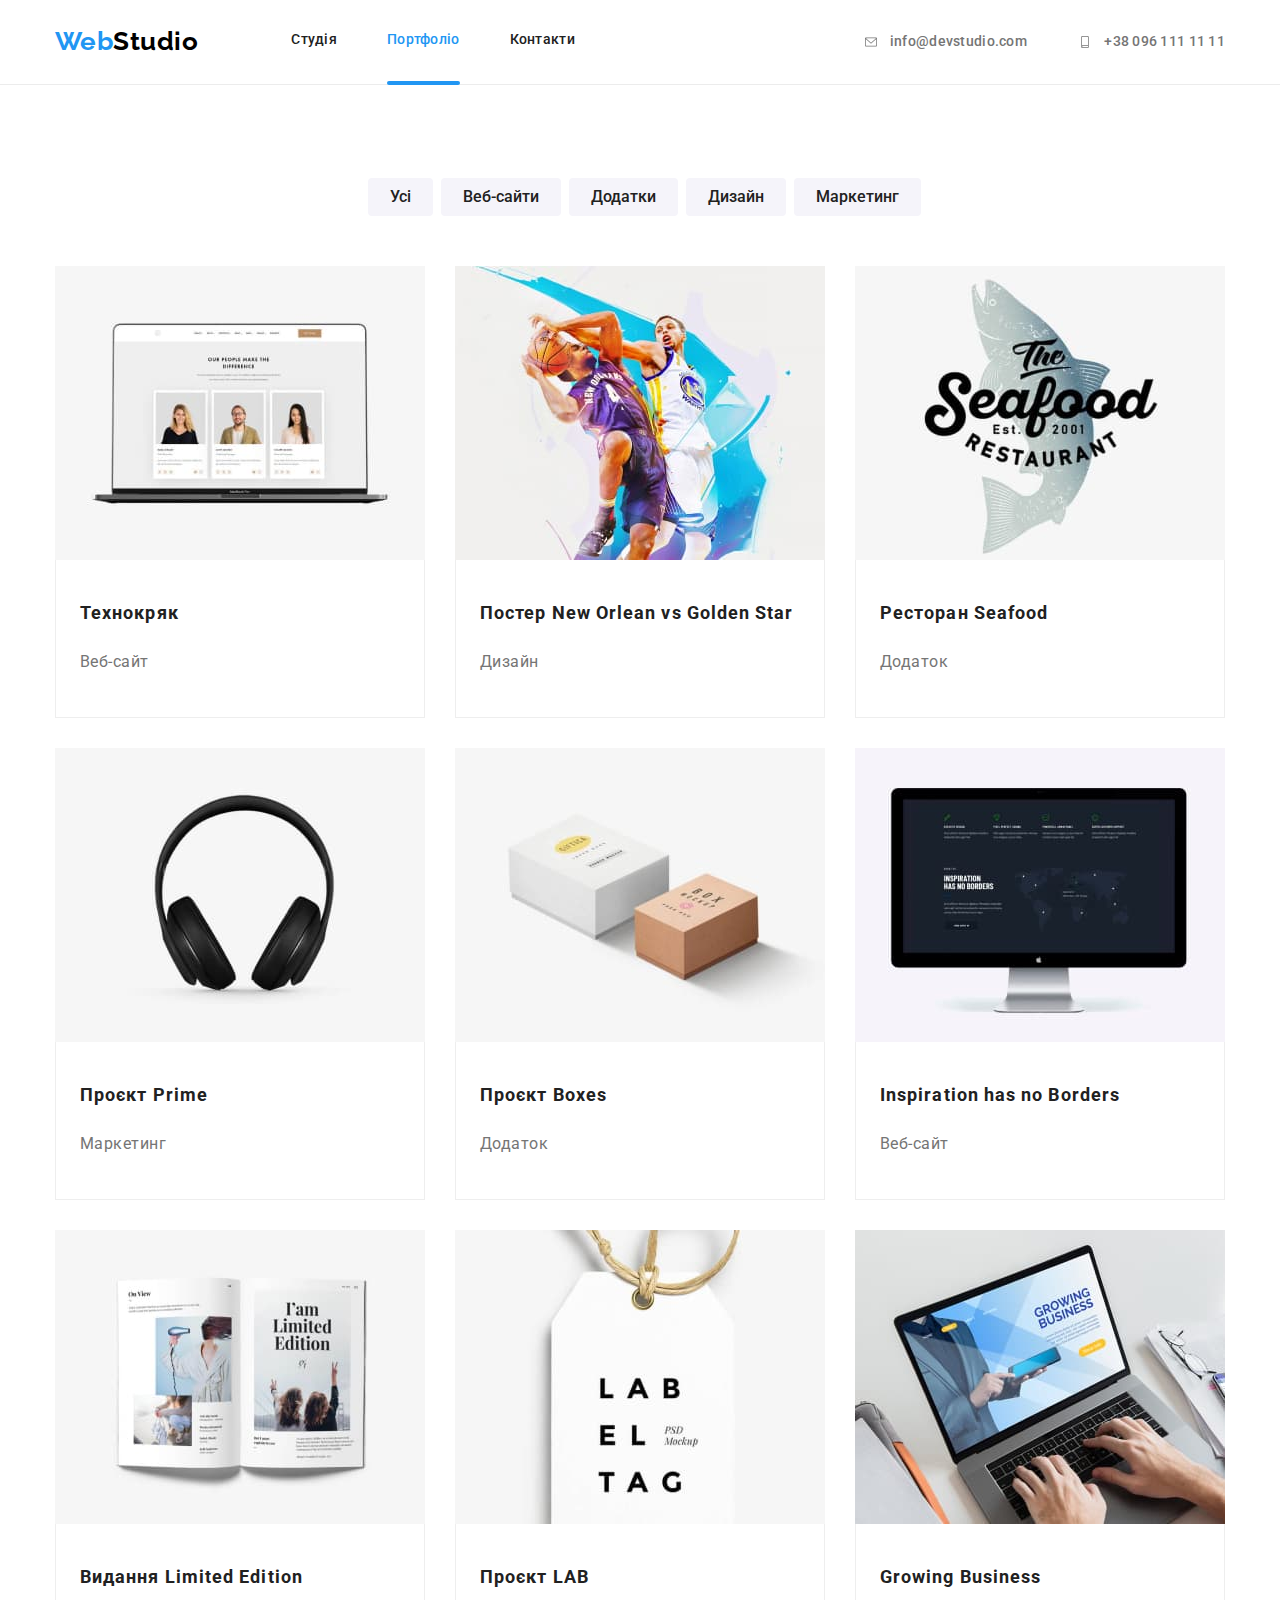
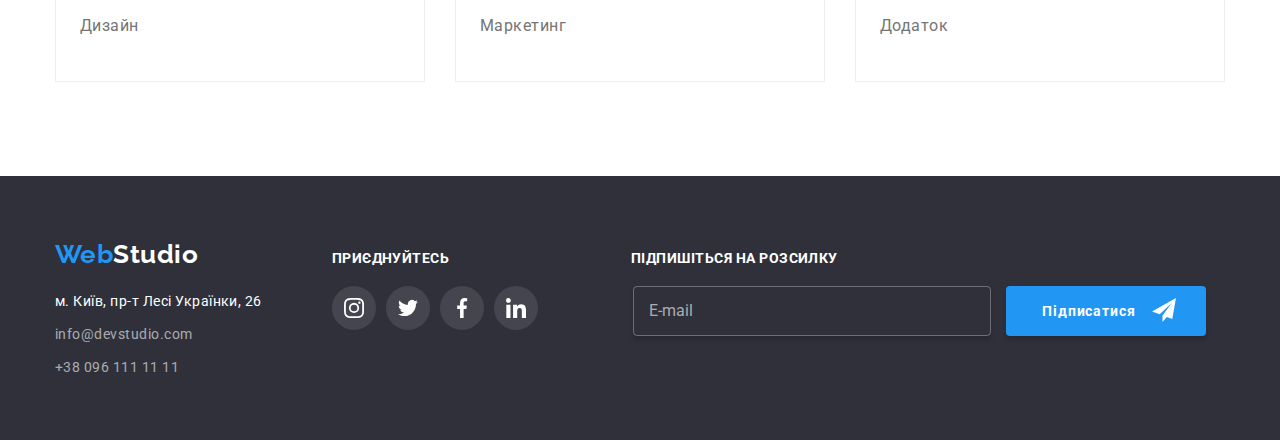
==== portfolio.html @ 9959b629 "Initial commit" ====
<!DOCTYPE html>
<html lang="uk">

<head>
	<meta charset="UTF-8" />
	<meta http-equiv="X-UA-Compatible" content="IE=edge" />
	<meta name="viewport" content="width=device-width, initial-scale=1.0" />
	<link rel="preconnect" href="https://fonts.googleapis.com" />
	<link rel="preconnect" href="https://fonts.gstatic.com" crossorigin />
	<link
		href="https://fonts.googleapis.com/css2?family=Raleway:wght@700;900&family=Roboto:wght@400;500;700;900&display=swap"
		rel="stylesheet" />
	<link rel="stylesheet"
		href="https://cdnjs.cloudflare.com/ajax/libs/modern-normalize/1.0.0/modern-normalize.min.css" />
		<link rel="stylesheet" href="./css/main.min.css" />
	<title>Portfolio</title>
</head>

<body>
	<!--
		! HEADER
	-->

	<header class="header">
		<div class="container flex-container">
			<!-- 
	#navigation
-->
			<nav class="navigation">
				<a class="logo" href="./index.html"><span class="logo-span">Web</span>Studio</a>
				<!-- 
	#list of navigation
 -->
				<ul class="navigation-list lists">
					<li class="navigation-list__item "><a class="navigation-list__link " href="./index.html">Студія</a></li>
					<li class="navigation-list__item "><a class="navigation-list__link navigation-list__link--curent" href="./portfolio.html">Портфоліо</a></li>
					<li class="navigation-list__item "><a class="navigation-list__link" href="">Контакти</a></li>
				</ul>
			</nav>

			<!-- 
	#contacts 
-->
			<ul class="contacts-list lists">
				<li class="contacts-list__item">
					<a class=" contacts-list__link" href="mailto:info@devstudio.com">
						<svg class="contacts-list__icon icon" width="16" height="12">
							<use href="./images/icons.svg#icon-envelope"></use>
						</svg>
						info@devstudio.com
					</a>
				</li>
				<li class="contacts-list__item">
					<a class="contacts-list__link" href="tel:+380961111111 ">
						<svg class="contacts-list__icon icon" width="16" height="12">
							<use href="./images/icons.svg#icon-smartphone"></use>
						</svg>
						+38 096 111 11 11
					</a>
				</li>
			</ul>
		</div>
	</header>

	<!-- 
	 ! MAIN
-->

	<main>


		<section class="section">
			<div class="container">
				<h1 class="section-title filter-title">Перелік робіт</h1>
				<!-- #button navigation -->
				<ul class="filter-list lists">
					<li class="filter-list__item">
						<button class="filter-list__button" type="button">Усі</button>
					</li>
					<li class="filter-list__item">
						<button class="filter-list__button" type="button">Веб-сайти</button>
					</li>
					<li class="filter-list__item">
						<button class="filter-list__button" type="button">Додатки</button>
					</li>
					<li class="filter-list__item">
						<button class="filter-list__button" type="button">Дизайн</button>
					</li>
					<li class="filter-list__item">
						<button class="filter-list__button" type="button">Маркетинг</button>
					</li>
				</ul>

				<!-- #cards -->

				<ul class="portfolio-list lists">
					<li class="portfolio-list__item">

						<a class="portfolio-list__link" href="#">
							<div class="thumb">
								<img class="thumb__img" src="./images/technocrack.jpg" alt="Фото сайту" width="370" />
								<p class="thumb__text">Ресурс пропонує комплексні пропозиції з різним рівнем функціоналу та сервісів.
									Все це дозволить відвідувачу отримати вичерпні відомості про компанію чи приватну особу.</p>
							</div>
							<div class="portfolio-group">
								<h2 class="portfolio-group__title">Технокряк</h2>
								<p class="portfolio-group__text">Веб-сайт</p>
							</div>


						</a>
					</li>
					<li class="portfolio-list__item">
						<a class="portfolio-list__link" href="#">
							<div class="thumb">
								<img src="./images/new_orlean_vs_golden_star.jpg" alt="Постер" width="370" />
								<p class="thumb__text">Ресурс пропонує комплексні пропозиції з різним рівнем функціоналу та сервісів.
									Все це дозволить відвідувачу отримати вичерпні відомості про компанію чи приватну особу.</p>
							</div>
							<div class="portfolio-group">
								<h2 class="portfolio-group__title">Постер New Orlean vs Golden Star</h2>
								<p class="portfolio-group__text">Дизайн</p>
							</div>
						</a>
					</li>
					<li class="portfolio-list__item">
						<a class="portfolio-list__link" href="#">
							<div class="thumb">
								<img src="./images/seafood.jpg" alt="Додаток" width="370" />
								<p class="thumb__text">Ресурс пропонує комплексні пропозиції з різним рівнем функціоналу та сервісів.
									Все це дозволить відвідувачу отримати вичерпні відомості про компанію чи приватну особу.</p>
							</div>
							<div class="portfolio-group">
								<h2 class="portfolio-group__title">Ресторан Seafood</h2>
								<p class="portfolio-group__text">Додаток</p>
							</div>
						</a>
					</li>
					<li class="portfolio-list__item">
						<a class="portfolio-list__link" href="#">
							<div class="thumb">
								<img src="./images/prime.jpg" alt="Навушники" width="370" />
								<p class="thumb__text">Ресурс пропонує комплексні пропозиції з різним рівнем функціоналу та сервісів.
									Все це дозволить відвідувачу отримати вичерпні відомості про компанію чи приватну особу.</p>
							</div>
							<div class="portfolio-group">
								<h2 class="portfolio-group__title">Проєкт Prime</h2>
								<p class="portfolio-group__text">Маркетинг</p>
							</div>
						</a>
					</li>
					<li class="portfolio-list__item">
						<a class="portfolio-list__link" href="#">
							<div class="thumb">
								<img src="./images/boxes.jpg" alt="Дві коробки" width="370" />
								<p class="thumb__text">Ресурс пропонує комплексні пропозиції з різним рівнем функціоналу та сервісів.
									Все це дозволить відвідувачу отримати вичерпні відомості про компанію чи приватну особу.</p>
							</div>
							<div class="portfolio-group">
								<h2 class="portfolio-group__title">Проєкт Boxes</h2>
								<p class="portfolio-group__text">Додаток</p>
							</div>
						</a>
					</li>
					<li class="portfolio-list__item">
						<a class="portfolio-list__link" href="#">
							<div class="thumb">
								<img src="./images/inspiration.jpg" alt="Веб-сайт" width="370" />
								<p class="thumb__text">Ресурс пропонує комплексні пропозиції з різним рівнем функціоналу та сервісів.
									Все це дозволить відвідувачу отримати вичерпні відомості про компанію чи приватну особу.</p>
							</div>
							<div class="portfolio-group">
								<h2 class="portfolio-group__title">Inspiration has no Borders</h2>
								<p class="portfolio-group__text">Веб-сайт</p>
							</div>
						</a>
					</li>
					<li class="portfolio-list__item">
						<a class="portfolio-list__link" href="#">
							<div class="thumb">
								<img src="./images/limited_edition.jpg" alt="Книга" width="370" />
								<p class="thumb__text">Ресурс пропонує комплексні пропозиції з різним рівнем функціоналу та сервісів.
									Все це дозволить відвідувачу отримати вичерпні відомості про компанію чи приватну особу.</p>
							</div>
							<div class="portfolio-group">
								<h2 class="portfolio-group__title">Видання Limited Edition</h2>
								<p class="portfolio-group__text">Дизайн</p>
							</div>
						</a>
					</li>
					<li class="portfolio-list__item">
						<a class="portfolio-list__link" href="#">
							<div class="thumb">
								<img src="./images/lab.jpg" alt="Бирка" width="370" />
								<p class="thumb__text">Ресурс пропонує комплексні пропозиції з різним рівнем функціоналу та сервісів.
									Все це дозволить відвідувачу отримати вичерпні відомості про компанію чи приватну особу.</p>
							</div>
							<div class="portfolio-group">
								<h2 class="portfolio-group__title">Проєкт LAB</h2>
								<p class="portfolio-group__text">Маркетинг</p>
							</div>
						</a>
					</li>
					<li class="portfolio-list__item">
						<a class="portfolio-list__link" href="#">
							<div class="thumb">
								<img src="./images/business.jpg" alt="Додаток" width="370" />
								<p class="thumb__text">Ресурс пропонує комплексні пропозиції з різним рівнем функціоналу та сервісів.
									Все це дозволить відвідувачу отримати вичерпні відомості про компанію чи приватну особу.</p>
							</div>
							<div class="portfolio-group">
								<h2 class="portfolio-group__title">Growing Business</h2>
								<p class="portfolio-group__text">Додаток</p>
							</div>
						</a>
					</li>
				</ul>
			</div>
		</section>

	</main>

	<!--
		! FOOTER
	-->
	<!-- #footer -->
	<footer class="footer">
		<div class="container flex-container">
			<div class="address-container">
				<a class="logo footer__logo" href="/"><span class="logo-span">Web</span>Studio</a>
				<!-- #address -->
				<address class="address">

					<ul class="address-list lists">
						<li class="address-list__item">
							<a class="maplink" href="https://goo.gl/maps/gcyHWEu6hnRkyXLD7" target="_blank">м. Київ, пр-т Лесі
								Українки,
								26</a>
						</li>
						<li class="address-list__item">
							<a class="address-list__contact " href="mailto:info@devstudio.com">info@devstudio.com</a>
						</li>
						<li class="address-list__item">
							<a class="address-list__contact " href="tel:+380961111111 ">+38 096 111 11 11</a>
						</li>
					</ul>
				</address>
			</div>

			<div class="footer-social">
				<p class="footer-social__title">Приєднуйтесь</p>
				<ul class="social-links__list lists">
					<li class="social-links__item footer-social__item">
						<a class="social-links__link" href="#">
							<svg class="social-links__icon" width="20" height="20">
								<use href="./images/icons.svg#icon-instagram"></use>
							</svg>
						</a>
					</li>
					<li class="social-links__item footer-social__item">
						<a class="social-links__link" href="#">
							<svg class="social-links__icon" width="20" height="20">
								<use href="./images/icons.svg#icon-twitter"></use>
							</svg>
						</a>
					</li>
					<li class="social-links__item footer-social__item">
						<a class="social-links__link" href="#">
							<svg class="social-links__icon" width="20" height="20">
								<use href="./images/icons.svg#icon-facebook"></use>
							</svg>
						</a>
					</li>
					<li class="social-links__item footer-social__item">
						<a class="social-links__link" href="#">
							<svg class="social-links__icon" width="20" height="20">
								<use href="./images/icons.svg#icon-linkedin"></use>
							</svg>
						</a>
					</li>
				</ul>
			</div>

			<form class="form-send" action="">
				<p class="form-send__text">Підпишіться на розсилку</p>
				<fieldset class="form-group">
					<input class="form-group__email" type="email" placeholder="E-mail">
					<button class="form-group__submit" type="submit">Підписатися
						<svg class="form-group__icon" width="24" height="24">
							<use href="./images/icons.svg#icon-icon-send">
							</use>
						</svg>
					</button>
				</fieldset>
			</form>
		</div>

	</footer>
</body>

</html>
---- css/main.min.css ----
body{background-color:var(--primary-background-color);font-family:"Roboto",sans-serif;color:var(--primary-text-color);letter-spacing:.03em}.lists{margin:0;padding:0;list-style:none}.section{padding-top:94px;padding-bottom:94px}.section__title{margin-bottom:50px;font-weight:700;font-size:36px;line-height:1.67;text-align:center;color:var(--title-text-color)}.icon{display:inline-block}img{display:block;max-width:100%}:root{--title-text-color: #212121;--primary-text-color: #757575;--secondary-text-color: #ffffff;--link-text-color: rgba(255, 255, 255, 0.6);--button-text-color: #212121;--font-text-color: #000000;--icon-color: #afb1b8;--card-gap: 30px;--primary-font-size: 14px;--primary-letter-spacing: 0.03em;--secondary-letter-spacing: 0.06em;--border-color: #eeeeee;--hover-focus-color: #2196f3;--timing-function: cubic-bezier(0.4, 0, 0.2, 1);--primary-background-color: #ffffff;--secondary-background-color: #f5f4fa;--footer-hero-background-color: #2f303a;--button-background-color: #f5f4fa;--active-button-background-color: #2196f3}.container{width:1200px;margin-right:auto;margin-left:auto;padding-left:15px;padding-right:15px}.flex-container{display:-webkit-box;display:-ms-flexbox;display:flex;-webkit-box-align:center;-ms-flex-align:center;align-items:center}.address-container{margin-right:70px}.button{cursor:pointer;font-weight:700;line-height:1.88;text-align:center;letter-spacing:var(--secondary-letter-spacing);color:var(--secondary-text-color);background-color:var(--active-button-background-color);border:none;border-radius:4px;padding:10px 32px;-webkit-transition:background 250ms var(--timing-function),-webkit-box-shadow 250ms var(--timing-function);transition:background 250ms var(--timing-function),-webkit-box-shadow 250ms var(--timing-function);transition:background 250ms var(--timing-function),box-shadow 250ms var(--timing-function);transition:background 250ms var(--timing-function),box-shadow 250ms var(--timing-function),-webkit-box-shadow 250ms var(--timing-function)}.modal__button{cursor:pointer;position:absolute;top:8px;right:8px;display:-webkit-box;display:-ms-flexbox;display:flex;-webkit-box-pack:center;-ms-flex-pack:center;justify-content:center;-webkit-box-align:center;-ms-flex-align:center;align-items:center;width:30px;height:30px;background-color:rgba(0,0,0,0);border:1px solid rgba(0,0,0,.1);border-radius:50%;-webkit-transition:fill 250ms var(--timing-function);transition:fill 250ms var(--timing-function)}.modal__button:hover{fill:var(--hover-focus-color)}.modal-form__button{cursor:pointer;display:block;margin:0 auto;width:200px;height:50px;font-weight:700;font-size:16px;line-height:1.9;text-align:center;letter-spacing:.06em;background-color:var(--active-button-background-color);color:var(--secondary-text-color);-webkit-box-shadow:0px 4px 4px rgba(0,0,0,.15);box-shadow:0px 4px 4px rgba(0,0,0,.15);border:0;border-radius:4px;-webkit-transition:background-color 250ms cubic-bezier(0.4, 0, 0.2, 1);transition:background-color 250ms cubic-bezier(0.4, 0, 0.2, 1)}.filter-list__button{border:none;border-radius:4px;padding:6px 22px;font-family:inherit;font-size:16px;font-weight:500;line-height:1.62;text-align:center;cursor:pointer;background-color:var(--button-background-color);color:var(--button-text-color);-webkit-transition:color 250ms var(--timing-function),background-color 250ms var(--timing-function),-webkit-box-shadow 250ms var(--timing-function);transition:color 250ms var(--timing-function),background-color 250ms var(--timing-function),-webkit-box-shadow 250ms var(--timing-function);transition:color 250ms var(--timing-function),background-color 250ms var(--timing-function),box-shadow 250ms var(--timing-function);transition:color 250ms var(--timing-function),background-color 250ms var(--timing-function),box-shadow 250ms var(--timing-function),-webkit-box-shadow 250ms var(--timing-function)}.filter-list__button:hover,.filter-list__button:focus{background-color:var(--active-button-background-color);color:var(--secondary-text-color);-webkit-box-shadow:0px 3px 1px rgba(0,0,0,.1),0px 1px 2px rgba(0,0,0,.08),0px 2px 2px rgba(0,0,0,.12);box-shadow:0px 3px 1px rgba(0,0,0,.1),0px 1px 2px rgba(0,0,0,.08),0px 2px 2px rgba(0,0,0,.12)}.header{outline:1px solid #ececec}.contacts-list{display:-webkit-box;display:-ms-flexbox;display:flex;margin-left:auto;font-weight:500;font-size:var(--primary-font-size);line-height:1.14;letter-spacing:.02em}.contacts-list__item+.contacts-list__item{margin-left:50px}.contacts-list__link{display:block;padding-top:32px;padding-bottom:32px;text-decoration:none;color:var(--primary-text-color);-webkit-transition:color 250ms var(--timing-function),fill 250ms var(--timing-function);transition:color 250ms var(--timing-function),fill 250ms var(--timing-function)}.contacts-list__link:hover,.contacts-list__link:focus{color:var(--hover-focus-color);fill:var(--hover-focus-color)}.contacts-list__icon{margin-right:8px;fill:currentColor;vertical-align:middle}.navigation{display:-webkit-box;display:-ms-flexbox;display:flex;-webkit-box-align:center;-ms-flex-align:center;align-items:center}.navigation-list{margin-left:93px;display:-webkit-box;display:-ms-flexbox;display:flex;font-weight:500;font-size:var(--primary-font-size);line-height:1.14;letter-spacing:.02em}.navigation-list__item+.navigation-list__item{margin-left:50px}.navigation-list__link{display:block;padding-top:32px;padding-bottom:32px;-webkit-transition:color 250ms var(--timing-function);transition:color 250ms var(--timing-function)}.navigation-list__link{text-decoration:none;color:var(--title-text-color)}.navigation-list__link--curent{color:var(--hover-focus-color)}.navigation-list__link--curent::after{position:relative;top:33px;content:"";display:block;border-bottom:4px solid var(--hover-focus-color);border-radius:2px}.navigation-list__link:hover,.navigation-list__link:focus{color:var(--hover-focus-color)}.logo{font-family:"Raleway",sans-serif;text-decoration:none;font-weight:700;font-size:26px;line-height:1.2;color:var(--font-text-color);-webkit-transition:color 250ms var(--timing-function);transition:color 250ms var(--timing-function)}.logo:hover,.logo:focus{color:var(--hover-focus-color)}.logo-span{color:var(--hover-focus-color)}.footer .logo{display:block;color:var(--secondary-text-color);margin-bottom:20px;-webkit-transition:color 250ms var(--timing-function);transition:color 250ms var(--timing-function)}.footer .logo:hover,.footer .logo:focus{color:var(--hover-focus-color)}.social-links__list{margin-left:-10px;display:-webkit-box;display:-ms-flexbox;display:flex;-webkit-box-pack:center;-ms-flex-pack:center;justify-content:center}.social-links__item{margin-left:10px;color:var(--icon-color);width:44px;height:44px;display:-webkit-box;display:-ms-flexbox;display:flex;-webkit-box-pack:center;-ms-flex-pack:center;justify-content:center;-webkit-box-align:center;-ms-flex-align:center;align-items:center;cursor:pointer;border-radius:50%;-webkit-transition:background-color 250ms var(--timing-function),color 250ms var(--timing-function);transition:background-color 250ms var(--timing-function),color 250ms var(--timing-function)}.social-links__item:hover{background-color:var(--hover-focus-color);color:var(--secondary-text-color)}.social-links__link{padding:0;margin:0;color:inherit;text-decoration:none;font-size:0}.social-links__icon{fill:currentColor}.backdrop{position:fixed;top:0;left:0;width:100%;height:100%;background:rgba(0,0,0,.2);visibility:visible;opacity:1;-webkit-transition:opacity 250ms var(--timing-function),visibility 250ms var(--timing-function);transition:opacity 250ms var(--timing-function),visibility 250ms var(--timing-function)}.backdrop.is-hidden{opacity:0;visibility:hidden;pointer-events:none}.backdrop.is-hidden .modal{-webkit-transform:translate(-50%, -50%) scale(0.9);transform:translate(-50%, -50%) scale(0.9);-webkit-transition:opacity 250ms var(--timing-function),visibility 250ms var(--timing-function),-webkit-transform 250ms var(--timing-function);transition:opacity 250ms var(--timing-function),visibility 250ms var(--timing-function),-webkit-transform 250ms var(--timing-function);transition:opacity 250ms var(--timing-function),visibility 250ms var(--timing-function),transform 250ms var(--timing-function);transition:opacity 250ms var(--timing-function),visibility 250ms var(--timing-function),transform 250ms var(--timing-function),-webkit-transform 250ms var(--timing-function)}.modal{position:absolute;left:50%;top:50%;width:528px;height:581px;padding:40px;z-index:3;background:var(--primary-background-color);-webkit-box-shadow:0px 1px 3px rgba(0,0,0,.12),0px 1px 1px rgba(0,0,0,.14),0px 2px 1px rgba(0,0,0,.2);box-shadow:0px 1px 3px rgba(0,0,0,.12),0px 1px 1px rgba(0,0,0,.14),0px 2px 1px rgba(0,0,0,.2);border-radius:4px;-webkit-transform:translate(-50%, -50%) scale(1);transform:translate(-50%, -50%) scale(1);-webkit-transition:trasnform 250ms var(--timing-function);transition:trasnform 250ms var(--timing-function)}.modal-group{width:100%;height:100%}.modal-form__title{margin-bottom:12px;font-weight:700;font-size:20px;line-height:1.15;text-align:center;color:var(--title-text-color)}.modal-form__label{display:block;font-weight:400;font-size:12px;line-height:1.2;letter-spacing:.01em;margin-bottom:4px;color:var(--primary-text-color)}.modal-group__input{display:block;position:relative;padding-left:38px;padding-right:10px;margin-bottom:10px;width:448px;height:40px;border:1px solid rgba(33,33,33,.2);border-radius:4px;outline:none}.modal-group__input{display:block;position:relative;padding-left:38px;padding-right:10px;margin-bottom:10px;width:448px;height:40px;border:1px solid rgba(33,33,33,.2);border-radius:4px;outline:none}.modal-group__input:focus{border-color:var(--active-button-background-color)}.modal-group__input:focus+.modal-group__icon{fill:var(--hover-focus-color)}.modal-group{position:relative}.modal-group__icon{position:absolute;top:50%;left:14px;-webkit-transform:translateY(-50%);transform:translateY(-50%)}.modal-form__textarea{font-family:inherit;border:1px solid rgba(33,33,33,.2);border-radius:4px;resize:none;width:448px;height:120px;padding:12px;font-size:12px;margin-bottom:20px;outline:none}.modal-form__textarea:focus{border-color:var(--active-button-background-color)}.modal-form__textarea::-webkit-input-placeholder{margin-bottom:20px;font-weight:400;font-size:12px;line-height:14px;letter-spacing:.01em;color:rgba(117,117,117,.5)}.modal-form__textarea::-moz-placeholder{margin-bottom:20px;font-weight:400;font-size:12px;line-height:14px;letter-spacing:.01em;color:rgba(117,117,117,.5)}.modal-form__textarea:-ms-input-placeholder{margin-bottom:20px;font-weight:400;font-size:12px;line-height:14px;letter-spacing:.01em;color:rgba(117,117,117,.5)}.modal-form__textarea::-ms-input-placeholder{margin-bottom:20px;font-weight:400;font-size:12px;line-height:14px;letter-spacing:.01em;color:rgba(117,117,117,.5)}.modal-form__textarea::placeholder{margin-bottom:20px;font-weight:400;font-size:12px;line-height:14px;letter-spacing:.01em;color:rgba(117,117,117,.5)}.modal-form__checkbox{position:absolute;-webkit-appearance:none;-moz-appearance:none;appearance:none}.modal-form__box{position:relative;display:inline-block;width:16px;height:15px;border-radius:4px;border:2px solid var(--button-text-color);vertical-align:middle}.modal-form__box-icon{opacity:0;position:absolute;top:-2px;left:-2px;height:15px;width:16px}.modal-form__checkbox:checked+.modal-form__box>.modal-form__box-icon{border-radius:4px;background-color:var(--active-button-background-color);opacity:1}.modal-form__checkbox-text{display:inline;font-size:14px;line-height:1.7;color:var(--primary-text-color);margin-bottom:30px}.modal-form__link{color:var(--active-button-background-color)}.modal-form__link:hover{color:#2d73ac}.modal-form__button:focus,.modal-form__button:hover{border:0;background-color:#188ce8}.check{display:inline-block;margin-bottom:20px}.form-send{width:570px;margin-left:93px}.form-send__text{font-weight:700;font-size:var(--primary-font-size);text-transform:uppercase;color:var(--secondary-text-color);margin-bottom:20px}.form-group{display:-webkit-box;display:-ms-flexbox;display:flex;-webkit-box-pack:justify;-ms-flex-pack:justify;justify-content:space-between;border:none;padding:0}.form-group__email{display:inline-block;margin-right:15px;padding-left:15px;padding-top:15px;padding-bottom:15px;width:358px;border:1px solid rgba(255,255,255,.3);-webkit-box-shadow:0px 4px 4px rgba(0,0,0,.15);box-shadow:0px 4px 4px rgba(0,0,0,.15);border-radius:4px;background-color:rgba(0,0,0,0);color:var(--secondary-text-color)}.form-group__email::-webkit-input-placeholder{color:rgba(255,255,255,.6)}.form-group__email::-moz-placeholder{color:rgba(255,255,255,.6)}.form-group__email:-ms-input-placeholder{color:rgba(255,255,255,.6)}.form-group__email::-ms-input-placeholder{color:rgba(255,255,255,.6)}.form-group__email::placeholder{color:rgba(255,255,255,.6)}.form-group__submit{cursor:pointer;position:relative;width:200px;height:50px;padding-right:62px;padding-left:28px;-webkit-box-shadow:0px 4px 4px rgba(0,0,0,.15);box-shadow:0px 4px 4px rgba(0,0,0,.15);border:none;border-radius:4px;background-color:var(--active-button-background-color);font-weight:700;font-size:var(--primary-font-size);letter-spacing:.06em;color:var(--secondary-text-color);-webkit-transition:background 250ms var(--timing-function),-webkit-box-shadow 250ms var(--timing-function);transition:background 250ms var(--timing-function),-webkit-box-shadow 250ms var(--timing-function);transition:background 250ms var(--timing-function),box-shadow 250ms var(--timing-function);transition:background 250ms var(--timing-function),box-shadow 250ms var(--timing-function),-webkit-box-shadow 250ms var(--timing-function)}.form-group__submit:hover,.form-group__submit:focus{background:#188ce8;-webkit-box-shadow:0px 4px 4px rgba(0,0,0,.15);box-shadow:0px 4px 4px rgba(0,0,0,.15)}.form-group__icon{position:absolute;display:block;top:25%;right:15%}.hero{position:relative;margin:0 auto;text-align:center;max-width:1600px;padding-top:200px;padding-bottom:191px;background-image:-webkit-gradient(linear, left top, right top, from(rgba(47, 48, 58, 0.4)), to(rgba(47, 48, 58, 0.4))),url("../images/bgi.jpg");background-image:linear-gradient(to right, rgba(47, 48, 58, 0.4), rgba(47, 48, 58, 0.4)),url("../images/bgi.jpg");background-position:center;background-repeat:no-repeat;background-size:cover}.hero__title{margin:0px auto 30px auto;color:var(--secondary-text-color);font-weight:900;font-size:44px;line-height:1.36;letter-spacing:var(--secondary-letter-spacing);text-transform:uppercase;width:696px}.hero .button:hover,.hero .button:focus{background:#188ce8;-webkit-box-shadow:0px 4px 4px rgba(0,0,0,.15);box-shadow:0px 4px 4px rgba(0,0,0,.15)}.services{padding-top:0}.services-group{position:relative;z-index:-1}.services-group__text{margin:0;height:70px;width:100%;position:absolute;bottom:0;left:0;display:-webkit-box;display:-ms-flexbox;display:flex;-webkit-box-pack:center;-ms-flex-pack:center;justify-content:center;-webkit-box-align:center;-ms-flex-align:center;align-items:center;font-weight:700;font-size:14px;line-height:1.2;text-transform:uppercase;color:var(--secondary-text-color);background:rgba(47,48,58,.8)}.services-list{display:-webkit-box;display:-ms-flexbox;display:flex;-ms-flex-wrap:wrap;flex-wrap:wrap;margin-left:calc(-1*var(--card-gap))}.services-list__item{-ms-flex-preferred-size:calc(33.3333333333% - var(--card-gap));flex-basis:calc(33.3333333333% - var(--card-gap));margin-left:var(--card-gap)}.benefits-title{position:absolute;white-space:nowrap;width:1px;height:1px;overflow:hidden;border:0;padding:0;clip:rect(0 0 0 0);-webkit-clip-path:inset(50%);clip-path:inset(50%);margin:-1px}.benefits-list{display:-webkit-box;display:-ms-flexbox;display:flex;-ms-flex-wrap:wrap;flex-wrap:wrap;margin-left:calc(-1*var(--card-gap))}.benefits-list__item{-ms-flex-preferred-size:calc(25% - var(--card-gap));flex-basis:calc(25% - var(--card-gap));margin-left:var(--card-gap)}.benefits-list__title{margin-bottom:10px;font-weight:700;font-size:var(--primary-font-size);line-height:1.14;text-transform:uppercase;color:var(--title-text-color)}.benefits-list__text{font-size:var(--primary-font-size);line-height:1.71}.benefits-group{display:-webkit-box;display:-ms-flexbox;display:flex;-webkit-box-pack:center;-ms-flex-pack:center;justify-content:center;-webkit-box-align:center;-ms-flex-align:center;align-items:center;width:270px;height:120px;background-color:var(--button-background-color);border-radius:4px;text-align:center;margin-bottom:30px}.team{background-color:var(--secondary-background-color)}.team-group{padding-top:30px;padding-bottom:30px;text-align:center}.team-group__title{font-size:16px;margin-bottom:10px;font-weight:500;line-height:1.19;color:var(--title-text-color)}.team-group__subtitle{margin:0;margin-bottom:16px;line-height:1.19}.team-list{display:-webkit-box;display:-ms-flexbox;display:flex;-ms-flex-wrap:wrap;flex-wrap:wrap;margin-left:calc(-1*var(--card-gap))}.team-list__item{-ms-flex-preferred-size:calc(25% - var(--card-gap));flex-basis:calc(25% - var(--card-gap));margin-left:var(--card-gap);border-radius:0px 0px 4px 4px;-webkit-box-shadow:0px 1px 3px rgba(0,0,0,.12),0px 1px 1px rgba(0,0,0,.14),0px 2px 1px rgba(0,0,0,.2);box-shadow:0px 1px 3px rgba(0,0,0,.12),0px 1px 1px rgba(0,0,0,.14),0px 2px 1px rgba(0,0,0,.2);background-color:var(--secondary-text-color)}.client-group__list{display:-webkit-box;display:-ms-flexbox;display:flex;-ms-flex-wrap:wrap;flex-wrap:wrap;margin-left:calc(-1*var(--card-gap))}.client-group__item{width:170px;height:92px;-ms-flex-preferred-size:calc(16.6666666667% - var(--card-gap));flex-basis:calc(16.6666666667% - var(--card-gap));margin-left:var(--card-gap)}.client-group__link{display:-webkit-box;display:-ms-flexbox;display:flex;-webkit-box-pack:center;-ms-flex-pack:center;justify-content:center;-webkit-box-align:center;-ms-flex-align:center;align-items:center;width:100%;height:100%;color:var(--icon-color);border:1px solid #afb1b8;border-radius:4px;-webkit-transition:color 250ms var(--timing-function),border 250ms var(--timing-function);transition:color 250ms var(--timing-function),border 250ms var(--timing-function)}.client-group__link:hover,.client-group__link:focus{color:var(--hover-focus-color);border:1px solid var(--hover-focus-color)}.client-group__icon{fill:currentColor}.footer{background-color:var(--footer-hero-background-color);width:100%;padding-top:60px;padding-bottom:60px}.footer .container{-webkit-box-align:baseline;-ms-flex-align:baseline;align-items:baseline}.footer-social__title{font-size:var(--primary-font-size);font-weight:700;line-height:1.1;letter-spacing:.03em;text-transform:uppercase;color:var(--secondary-text-color);margin-bottom:20px}.footer-social__item{background-color:rgba(255,255,255,.1);color:#fff;-webkit-transition:color 250ms var(--timing-function),background-color 250ms var(--timing-function);transition:color 250ms var(--timing-function),background-color 250ms var(--timing-function)}.footer-social__item:hover{background-color:var(--hover-focus-color);color:var(--secondary-text-color)}.maplink{display:block;text-decoration:none;font-size:var(--primary-font-size);line-height:1.71;color:var(--secondary-text-color);-webkit-transition:color 250ms var(--timing-function);transition:color 250ms var(--timing-function)}.maplink:hover,.maplink:focus{color:var(--hover-focus-color)}.address-list{margin-bottom:-9px;font-style:normal}.address-list__contact{display:block;text-decoration:none;padding-top:0;padding-bottom:0;margin-left:0;font-weight:400;font-size:var(--primary-font-size);line-height:1.71;color:var(--link-text-color);-webkit-transition:color 250ms var(--timing-function);transition:color 250ms var(--timing-function)}.address-list__contact:hover,.address-list__contact:focus{color:var(--hover-focus-color)}.address-list__item{margin-bottom:9px}.filter-title{position:absolute;white-space:nowrap;width:1px;height:1px;overflow:hidden;border:0;padding:0;clip:rect(0 0 0 0);-webkit-clip-path:inset(50%);clip-path:inset(50%);margin:-1px}.filter-list{display:-webkit-box;display:-ms-flexbox;display:flex;-webkit-box-pack:center;-ms-flex-pack:center;justify-content:center;margin-bottom:50px}.filter-list__item{margin-left:8px}.portfolio-list{display:-webkit-box;display:-ms-flexbox;display:flex;-ms-flex-wrap:wrap;flex-wrap:wrap;margin-left:calc(-1*var(--card-gap));margin-bottom:calc(-1*var(--card-gap))}.portfolio-list__item{position:relative;-ms-flex-preferred-size:calc(33.3333333333% - var(--card-gap));flex-basis:calc(33.3333333333% - var(--card-gap));margin-bottom:var(--card-gap);margin-left:var(--card-gap)}.portfolio-list__link{display:block;text-decoration:none;color:var(--primary-text-color);-webkit-transition:-webkit-box-shadow 250ms var(--timing-function);transition:-webkit-box-shadow 250ms var(--timing-function);transition:box-shadow 250ms var(--timing-function);transition:box-shadow 250ms var(--timing-function), -webkit-box-shadow 250ms var(--timing-function)}.portfolio-list__link:hover,.portfolio-list__link:focus{-webkit-box-shadow:0px 1px 1px rgba(0,0,0,.12),0px 4px 4px rgba(0,0,0,.06),1px 4px 6px rgba(0,0,0,.16);box-shadow:0px 1px 1px rgba(0,0,0,.12),0px 4px 4px rgba(0,0,0,.06),1px 4px 6px rgba(0,0,0,.16)}.thumb{position:relative;overflow:hidden}.thumb__text{margin:0;padding:0;padding:63px 24px;position:absolute;top:0;left:0;height:100%;display:-webkit-box;display:-ms-flexbox;display:flex;-webkit-box-pack:center;-ms-flex-pack:center;justify-content:center;-webkit-box-align:center;-ms-flex-align:center;align-items:center;font-size:18px;line-height:1.6;color:var(--secondary-text-color);background-color:rgba(33,150,243,.9);-webkit-transform:translateY(100%);transform:translateY(100%);-webkit-transition:-webkit-transform 250ms var(--timing-function);transition:-webkit-transform 250ms var(--timing-function);transition:transform 250ms var(--timing-function);transition:transform 250ms var(--timing-function), -webkit-transform 250ms var(--timing-function)}.portfolio-list__link:hover .thumb__text,.portfolio-list__link:focus .thumb__text{-webkit-transform:translateY(0);transform:translateY(0)}.portfolio-group{padding-top:20px;padding-bottom:24px;padding-left:24px;padding-right:24px;border-bottom:1px solid var(--border-color);border-right:1px solid var(--border-color);border-left:1px solid var(--border-color)}.portfolio-group__title{margin-bottom:4px;color:var(--title-text-color);font-weight:700;font-size:18px;line-height:2;letter-spacing:var(--secondary-letter-spacing)}.portfolio-group__text{line-height:1.88}/*# sourceMappingURL=main.min.css.map */
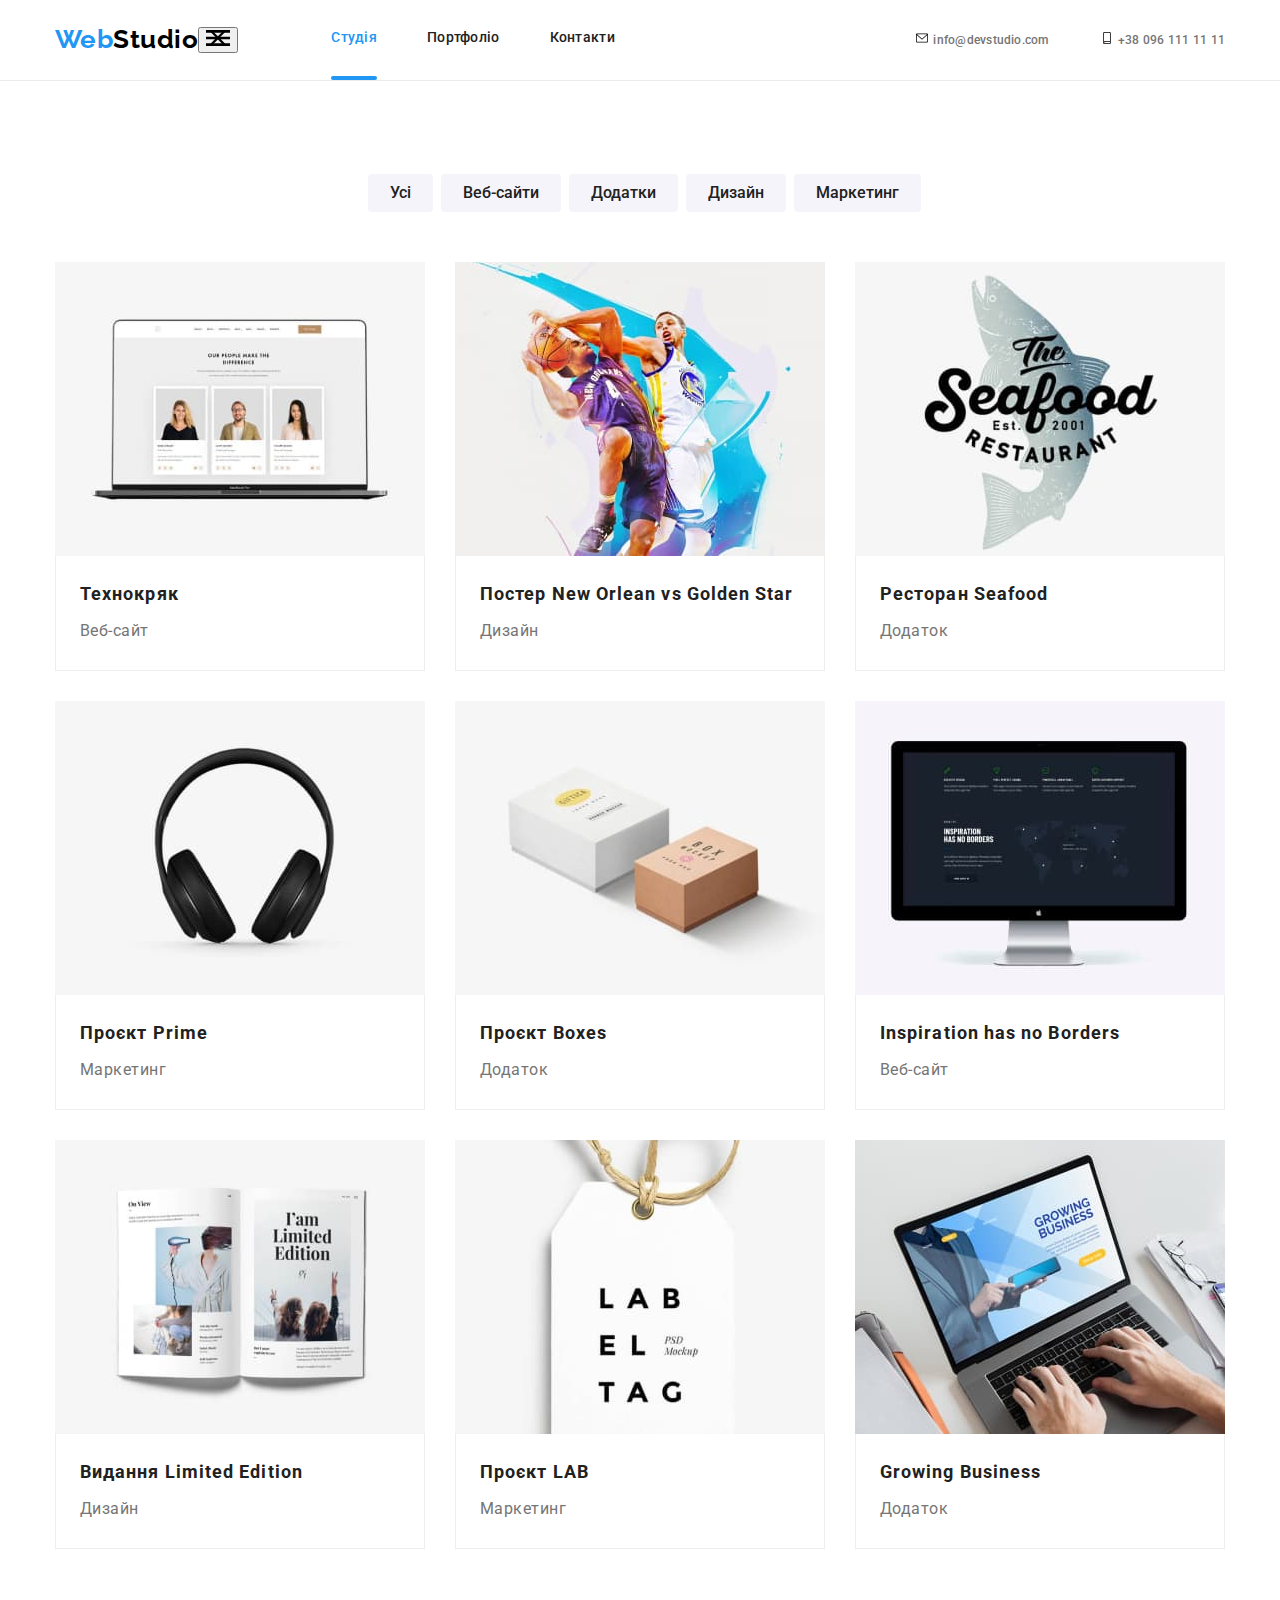
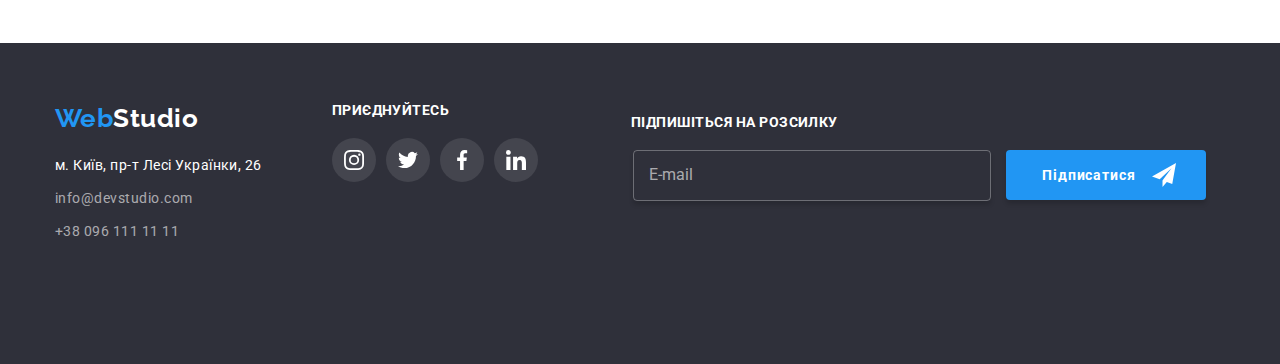
==== commit ae7c1431: "add mobile menu" ====
--- a/portfolio.html
+++ b/portfolio.html
@@ -12,7 +12,7 @@
 		rel="stylesheet" />
 	<link rel="stylesheet"
 		href="https://cdnjs.cloudflare.com/ajax/libs/modern-normalize/1.0.0/modern-normalize.min.css" />
-		<link rel="stylesheet" href="./css/main.min.css" />
+	<link rel="stylesheet" href="./css/main.min.css" />
 	<title>Portfolio</title>
 </head>
 
@@ -22,46 +22,57 @@
 	-->
 
 	<header class="header">
-		<div class="container flex-container">
+		<div class="container ">
 			<!-- 
 	#navigation
 -->
 			<nav class="navigation">
 				<a class="logo" href="./index.html"><span class="logo-span">Web</span>Studio</a>
+				<button class="navigation__burger-menu">
+					<svg class="navigation__burger-icon" width="24" height="16">
+						<use href=" ./images/icons.svg#icon-menu"></use>
+						<use href="./images/icons.svg#icon-close"></use>
+					</svg>
+				</button>
 				<!-- 
 	#list of navigation
  -->
-				<ul class="navigation-list lists">
-					<li class="navigation-list__item "><a class="navigation-list__link " href="./index.html">Студія</a></li>
-					<li class="navigation-list__item "><a class="navigation-list__link navigation-list__link--curent" href="./portfolio.html">Портфоліо</a></li>
-					<li class="navigation-list__item "><a class="navigation-list__link" href="">Контакти</a></li>
-				</ul>
-			</nav>
-
-			<!-- 
+				<div class="menu-container">
+					<ul class="navigation-list lists">
+						<li class="navigation-list__item "><a class="navigation-list__link navigation-list__link--curent"
+								href="./index.html">Студія</a></li>
+						<li class="navigation-list__item "><a class="navigation-list__link" href="./portfolio.html">Портфоліо</a>
+						</li>
+						<li class="navigation-list__item "><a class="navigation-list__link" href="">Контакти</a></li>
+					</ul>
+
+					<!-- 
 	#contacts 
 -->
-			<ul class="contacts-list lists">
-				<li class="contacts-list__item">
-					<a class=" contacts-list__link" href="mailto:info@devstudio.com">
-						<svg class="contacts-list__icon icon" width="16" height="12">
-							<use href="./images/icons.svg#icon-envelope"></use>
-						</svg>
-						info@devstudio.com
-					</a>
-				</li>
-				<li class="contacts-list__item">
-					<a class="contacts-list__link" href="tel:+380961111111 ">
-						<svg class="contacts-list__icon icon" width="16" height="12">
-							<use href="./images/icons.svg#icon-smartphone"></use>
-						</svg>
-						+38 096 111 11 11
-					</a>
-				</li>
-			</ul>
+					<ul class="contacts-list lists">
+						<li class="contacts-list__item">
+							<a class=" contacts-list__link" href="mailto:info@devstudio.com">
+								<svg class="contacts-list__icon icon" width="16" height="12">
+									<use href="./images/icons.svg#icon-envelope"></use>
+								</svg>
+								info@devstudio.com
+							</a>
+						</li>
+						<li class="contacts-list__item">
+							<a class="contacts-list__link" href="tel:+380961111111 ">
+								<svg class="contacts-list__icon icon" width="16" height="12">
+									<use href="./images/icons.svg#icon-smartphone"></use>
+								</svg>
+								+38 096 111 11 11
+							</a>
+						</li>
+					</ul>
+			</nav>
+		</div>
+
+
 		</div>
 	</header>
-
 	<!-- 
 	 ! MAIN
 -->
@@ -225,60 +236,62 @@
 	-->
 	<!-- #footer -->
 	<footer class="footer">
-		<div class="container flex-container">
-			<div class="address-container">
-				<a class="logo footer__logo" href="/"><span class="logo-span">Web</span>Studio</a>
-				<!-- #address -->
-				<address class="address">
-
-					<ul class="address-list lists">
-						<li class="address-list__item">
-							<a class="maplink" href="https://goo.gl/maps/gcyHWEu6hnRkyXLD7" target="_blank">м. Київ, пр-т Лесі
-								Українки,
-								26</a>
-						</li>
-						<li class="address-list__item">
-							<a class="address-list__contact " href="mailto:info@devstudio.com">info@devstudio.com</a>
-						</li>
-						<li class="address-list__item">
-							<a class="address-list__contact " href="tel:+380961111111 ">+38 096 111 11 11</a>
+		<div class="container ">
+			<div class="footer__tablet-group">
+				<div class="address-container">
+					<a class="logo footer__logo" href="/"><span class="logo-span">Web</span>Studio</a>
+					<!-- #address -->
+					<address class="address">
+
+						<ul class="address-list lists">
+							<li class="address-list__item">
+								<a class="maplink" href="https://goo.gl/maps/gcyHWEu6hnRkyXLD7" target="_blank">м. Київ, пр-т Лесі
+									Українки,
+									26</a>
+							</li>
+							<li class="address-list__item">
+								<a class="address-list__contact " href="mailto:info@devstudio.com">info@devstudio.com</a>
+							</li>
+							<li class="address-list__item">
+								<a class="address-list__contact " href="tel:+380961111111 ">+38 096 111 11 11</a>
+							</li>
+						</ul>
+					</address>
+				</div>
+
+				<div class="footer-social">
+					<p class="footer-social__title">Приєднуйтесь</p>
+					<ul class="social-links__list lists">
+						<li class="social-links__item footer-social__item">
+							<a class="social-links__link" href="#">
+								<svg class="social-links__icon" width="20" height="20">
+									<use href="./images/icons.svg#icon-instagram"></use>
+								</svg>
+							</a>
+						</li>
+						<li class="social-links__item footer-social__item">
+							<a class="social-links__link" href="#">
+								<svg class="social-links__icon" width="20" height="20">
+									<use href="./images/icons.svg#icon-twitter"></use>
+								</svg>
+							</a>
+						</li>
+						<li class="social-links__item footer-social__item">
+							<a class="social-links__link" href="#">
+								<svg class="social-links__icon" width="20" height="20">
+									<use href="./images/icons.svg#icon-facebook"></use>
+								</svg>
+							</a>
+						</li>
+						<li class="social-links__item footer-social__item">
+							<a class="social-links__link" href="#">
+								<svg class="social-links__icon" width="20" height="20">
+									<use href="./images/icons.svg#icon-linkedin"></use>
+								</svg>
+							</a>
 						</li>
 					</ul>
-				</address>
-			</div>
-
-			<div class="footer-social">
-				<p class="footer-social__title">Приєднуйтесь</p>
-				<ul class="social-links__list lists">
-					<li class="social-links__item footer-social__item">
-						<a class="social-links__link" href="#">
-							<svg class="social-links__icon" width="20" height="20">
-								<use href="./images/icons.svg#icon-instagram"></use>
-							</svg>
-						</a>
-					</li>
-					<li class="social-links__item footer-social__item">
-						<a class="social-links__link" href="#">
-							<svg class="social-links__icon" width="20" height="20">
-								<use href="./images/icons.svg#icon-twitter"></use>
-							</svg>
-						</a>
-					</li>
-					<li class="social-links__item footer-social__item">
-						<a class="social-links__link" href="#">
-							<svg class="social-links__icon" width="20" height="20">
-								<use href="./images/icons.svg#icon-facebook"></use>
-							</svg>
-						</a>
-					</li>
-					<li class="social-links__item footer-social__item">
-						<a class="social-links__link" href="#">
-							<svg class="social-links__icon" width="20" height="20">
-								<use href="./images/icons.svg#icon-linkedin"></use>
-							</svg>
-						</a>
-					</li>
-				</ul>
+				</div>
 			</div>
 
 			<form class="form-send" action="">
@@ -294,7 +307,6 @@
 				</fieldset>
 			</form>
 		</div>
-
 	</footer>
 </body>
 
--- a/css/main.min.css
+++ b/css/main.min.css
@@ -1 +1 @@
-body{background-color:var(--primary-background-color);font-family:"Roboto",sans-serif;color:var(--primary-text-color);letter-spacing:.03em}.lists{margin:0;padding:0;list-style:none}.section{padding-top:94px;padding-bottom:94px}.section__title{margin-bottom:50px;font-weight:700;font-size:36px;line-height:1.67;text-align:center;color:var(--title-text-color)}.icon{display:inline-block}img{display:block;max-width:100%}:root{--title-text-color: #212121;--primary-text-color: #757575;--secondary-text-color: #ffffff;--link-text-color: rgba(255, 255, 255, 0.6);--button-text-color: #212121;--font-text-color: #000000;--icon-color: #afb1b8;--card-gap: 30px;--primary-font-size: 14px;--primary-letter-spacing: 0.03em;--secondary-letter-spacing: 0.06em;--border-color: #eeeeee;--hover-focus-color: #2196f3;--timing-function: cubic-bezier(0.4, 0, 0.2, 1);--primary-background-color: #ffffff;--secondary-background-color: #f5f4fa;--footer-hero-background-color: #2f303a;--button-background-color: #f5f4fa;--active-button-background-color: #2196f3}.container{width:1200px;margin-right:auto;margin-left:auto;padding-left:15px;padding-right:15px}.flex-container{display:-webkit-box;display:-ms-flexbox;display:flex;-webkit-box-align:center;-ms-flex-align:center;align-items:center}.address-container{margin-right:70px}.button{cursor:pointer;font-weight:700;line-height:1.88;text-align:center;letter-spacing:var(--secondary-letter-spacing);color:var(--secondary-text-color);background-color:var(--active-button-background-color);border:none;border-radius:4px;padding:10px 32px;-webkit-transition:background 250ms var(--timing-function),-webkit-box-shadow 250ms var(--timing-function);transition:background 250ms var(--timing-function),-webkit-box-shadow 250ms var(--timing-function);transition:background 250ms var(--timing-function),box-shadow 250ms var(--timing-function);transition:background 250ms var(--timing-function),box-shadow 250ms var(--timing-function),-webkit-box-shadow 250ms var(--timing-function)}.modal__button{cursor:pointer;position:absolute;top:8px;right:8px;display:-webkit-box;display:-ms-flexbox;display:flex;-webkit-box-pack:center;-ms-flex-pack:center;justify-content:center;-webkit-box-align:center;-ms-flex-align:center;align-items:center;width:30px;height:30px;background-color:rgba(0,0,0,0);border:1px solid rgba(0,0,0,.1);border-radius:50%;-webkit-transition:fill 250ms var(--timing-function);transition:fill 250ms var(--timing-function)}.modal__button:hover{fill:var(--hover-focus-color)}.modal-form__button{cursor:pointer;display:block;margin:0 auto;width:200px;height:50px;font-weight:700;font-size:16px;line-height:1.9;text-align:center;letter-spacing:.06em;background-color:var(--active-button-background-color);color:var(--secondary-text-color);-webkit-box-shadow:0px 4px 4px rgba(0,0,0,.15);box-shadow:0px 4px 4px rgba(0,0,0,.15);border:0;border-radius:4px;-webkit-transition:background-color 250ms cubic-bezier(0.4, 0, 0.2, 1);transition:background-color 250ms cubic-bezier(0.4, 0, 0.2, 1)}.filter-list__button{border:none;border-radius:4px;padding:6px 22px;font-family:inherit;font-size:16px;font-weight:500;line-height:1.62;text-align:center;cursor:pointer;background-color:var(--button-background-color);color:var(--button-text-color);-webkit-transition:color 250ms var(--timing-function),background-color 250ms var(--timing-function),-webkit-box-shadow 250ms var(--timing-function);transition:color 250ms var(--timing-function),background-color 250ms var(--timing-function),-webkit-box-shadow 250ms var(--timing-function);transition:color 250ms var(--timing-function),background-color 250ms var(--timing-function),box-shadow 250ms var(--timing-function);transition:color 250ms var(--timing-function),background-color 250ms var(--timing-function),box-shadow 250ms var(--timing-function),-webkit-box-shadow 250ms var(--timing-function)}.filter-list__button:hover,.filter-list__button:focus{background-color:var(--active-button-background-color);color:var(--secondary-text-color);-webkit-box-shadow:0px 3px 1px rgba(0,0,0,.1),0px 1px 2px rgba(0,0,0,.08),0px 2px 2px rgba(0,0,0,.12);box-shadow:0px 3px 1px rgba(0,0,0,.1),0px 1px 2px rgba(0,0,0,.08),0px 2px 2px rgba(0,0,0,.12)}.header{outline:1px solid #ececec}.contacts-list{display:-webkit-box;display:-ms-flexbox;display:flex;margin-left:auto;font-weight:500;font-size:var(--primary-font-size);line-height:1.14;letter-spacing:.02em}.contacts-list__item+.contacts-list__item{margin-left:50px}.contacts-list__link{display:block;padding-top:32px;padding-bottom:32px;text-decoration:none;color:var(--primary-text-color);-webkit-transition:color 250ms var(--timing-function),fill 250ms var(--timing-function);transition:color 250ms var(--timing-function),fill 250ms var(--timing-function)}.contacts-list__link:hover,.contacts-list__link:focus{color:var(--hover-focus-color);fill:var(--hover-focus-color)}.contacts-list__icon{margin-right:8px;fill:currentColor;vertical-align:middle}.navigation{display:-webkit-box;display:-ms-flexbox;display:flex;-webkit-box-align:center;-ms-flex-align:center;align-items:center}.navigation-list{margin-left:93px;display:-webkit-box;display:-ms-flexbox;display:flex;font-weight:500;font-size:var(--primary-font-size);line-height:1.14;letter-spacing:.02em}.navigation-list__item+.navigation-list__item{margin-left:50px}.navigation-list__link{display:block;padding-top:32px;padding-bottom:32px;-webkit-transition:color 250ms var(--timing-function);transition:color 250ms var(--timing-function)}.navigation-list__link{text-decoration:none;color:var(--title-text-color)}.navigation-list__link--curent{color:var(--hover-focus-color)}.navigation-list__link--curent::after{position:relative;top:33px;content:"";display:block;border-bottom:4px solid var(--hover-focus-color);border-radius:2px}.navigation-list__link:hover,.navigation-list__link:focus{color:var(--hover-focus-color)}.logo{font-family:"Raleway",sans-serif;text-decoration:none;font-weight:700;font-size:26px;line-height:1.2;color:var(--font-text-color);-webkit-transition:color 250ms var(--timing-function);transition:color 250ms var(--timing-function)}.logo:hover,.logo:focus{color:var(--hover-focus-color)}.logo-span{color:var(--hover-focus-color)}.footer .logo{display:block;color:var(--secondary-text-color);margin-bottom:20px;-webkit-transition:color 250ms var(--timing-function);transition:color 250ms var(--timing-function)}.footer .logo:hover,.footer .logo:focus{color:var(--hover-focus-color)}.social-links__list{margin-left:-10px;display:-webkit-box;display:-ms-flexbox;display:flex;-webkit-box-pack:center;-ms-flex-pack:center;justify-content:center}.social-links__item{margin-left:10px;color:var(--icon-color);width:44px;height:44px;display:-webkit-box;display:-ms-flexbox;display:flex;-webkit-box-pack:center;-ms-flex-pack:center;justify-content:center;-webkit-box-align:center;-ms-flex-align:center;align-items:center;cursor:pointer;border-radius:50%;-webkit-transition:background-color 250ms var(--timing-function),color 250ms var(--timing-function);transition:background-color 250ms var(--timing-function),color 250ms var(--timing-function)}.social-links__item:hover{background-color:var(--hover-focus-color);color:var(--secondary-text-color)}.social-links__link{padding:0;margin:0;color:inherit;text-decoration:none;font-size:0}.social-links__icon{fill:currentColor}.backdrop{position:fixed;top:0;left:0;width:100%;height:100%;background:rgba(0,0,0,.2);visibility:visible;opacity:1;-webkit-transition:opacity 250ms var(--timing-function),visibility 250ms var(--timing-function);transition:opacity 250ms var(--timing-function),visibility 250ms var(--timing-function)}.backdrop.is-hidden{opacity:0;visibility:hidden;pointer-events:none}.backdrop.is-hidden .modal{-webkit-transform:translate(-50%, -50%) scale(0.9);transform:translate(-50%, -50%) scale(0.9);-webkit-transition:opacity 250ms var(--timing-function),visibility 250ms var(--timing-function),-webkit-transform 250ms var(--timing-function);transition:opacity 250ms var(--timing-function),visibility 250ms var(--timing-function),-webkit-transform 250ms var(--timing-function);transition:opacity 250ms var(--timing-function),visibility 250ms var(--timing-function),transform 250ms var(--timing-function);transition:opacity 250ms var(--timing-function),visibility 250ms var(--timing-function),transform 250ms var(--timing-function),-webkit-transform 250ms var(--timing-function)}.modal{position:absolute;left:50%;top:50%;width:528px;height:581px;padding:40px;z-index:3;background:var(--primary-background-color);-webkit-box-shadow:0px 1px 3px rgba(0,0,0,.12),0px 1px 1px rgba(0,0,0,.14),0px 2px 1px rgba(0,0,0,.2);box-shadow:0px 1px 3px rgba(0,0,0,.12),0px 1px 1px rgba(0,0,0,.14),0px 2px 1px rgba(0,0,0,.2);border-radius:4px;-webkit-transform:translate(-50%, -50%) scale(1);transform:translate(-50%, -50%) scale(1);-webkit-transition:trasnform 250ms var(--timing-function);transition:trasnform 250ms var(--timing-function)}.modal-group{width:100%;height:100%}.modal-form__title{margin-bottom:12px;font-weight:700;font-size:20px;line-height:1.15;text-align:center;color:var(--title-text-color)}.modal-form__label{display:block;font-weight:400;font-size:12px;line-height:1.2;letter-spacing:.01em;margin-bottom:4px;color:var(--primary-text-color)}.modal-group__input{display:block;position:relative;padding-left:38px;padding-right:10px;margin-bottom:10px;width:448px;height:40px;border:1px solid rgba(33,33,33,.2);border-radius:4px;outline:none}.modal-group__input{display:block;position:relative;padding-left:38px;padding-right:10px;margin-bottom:10px;width:448px;height:40px;border:1px solid rgba(33,33,33,.2);border-radius:4px;outline:none}.modal-group__input:focus{border-color:var(--active-button-background-color)}.modal-group__input:focus+.modal-group__icon{fill:var(--hover-focus-color)}.modal-group{position:relative}.modal-group__icon{position:absolute;top:50%;left:14px;-webkit-transform:translateY(-50%);transform:translateY(-50%)}.modal-form__textarea{font-family:inherit;border:1px solid rgba(33,33,33,.2);border-radius:4px;resize:none;width:448px;height:120px;padding:12px;font-size:12px;margin-bottom:20px;outline:none}.modal-form__textarea:focus{border-color:var(--active-button-background-color)}.modal-form__textarea::-webkit-input-placeholder{margin-bottom:20px;font-weight:400;font-size:12px;line-height:14px;letter-spacing:.01em;color:rgba(117,117,117,.5)}.modal-form__textarea::-moz-placeholder{margin-bottom:20px;font-weight:400;font-size:12px;line-height:14px;letter-spacing:.01em;color:rgba(117,117,117,.5)}.modal-form__textarea:-ms-input-placeholder{margin-bottom:20px;font-weight:400;font-size:12px;line-height:14px;letter-spacing:.01em;color:rgba(117,117,117,.5)}.modal-form__textarea::-ms-input-placeholder{margin-bottom:20px;font-weight:400;font-size:12px;line-height:14px;letter-spacing:.01em;color:rgba(117,117,117,.5)}.modal-form__textarea::placeholder{margin-bottom:20px;font-weight:400;font-size:12px;line-height:14px;letter-spacing:.01em;color:rgba(117,117,117,.5)}.modal-form__checkbox{position:absolute;-webkit-appearance:none;-moz-appearance:none;appearance:none}.modal-form__box{position:relative;display:inline-block;width:16px;height:15px;border-radius:4px;border:2px solid var(--button-text-color);vertical-align:middle}.modal-form__box-icon{opacity:0;position:absolute;top:-2px;left:-2px;height:15px;width:16px}.modal-form__checkbox:checked+.modal-form__box>.modal-form__box-icon{border-radius:4px;background-color:var(--active-button-background-color);opacity:1}.modal-form__checkbox-text{display:inline;font-size:14px;line-height:1.7;color:var(--primary-text-color);margin-bottom:30px}.modal-form__link{color:var(--active-button-background-color)}.modal-form__link:hover{color:#2d73ac}.modal-form__button:focus,.modal-form__button:hover{border:0;background-color:#188ce8}.check{display:inline-block;margin-bottom:20px}.form-send{width:570px;margin-left:93px}.form-send__text{font-weight:700;font-size:var(--primary-font-size);text-transform:uppercase;color:var(--secondary-text-color);margin-bottom:20px}.form-group{display:-webkit-box;display:-ms-flexbox;display:flex;-webkit-box-pack:justify;-ms-flex-pack:justify;justify-content:space-between;border:none;padding:0}.form-group__email{display:inline-block;margin-right:15px;padding-left:15px;padding-top:15px;padding-bottom:15px;width:358px;border:1px solid rgba(255,255,255,.3);-webkit-box-shadow:0px 4px 4px rgba(0,0,0,.15);box-shadow:0px 4px 4px rgba(0,0,0,.15);border-radius:4px;background-color:rgba(0,0,0,0);color:var(--secondary-text-color)}.form-group__email::-webkit-input-placeholder{color:rgba(255,255,255,.6)}.form-group__email::-moz-placeholder{color:rgba(255,255,255,.6)}.form-group__email:-ms-input-placeholder{color:rgba(255,255,255,.6)}.form-group__email::-ms-input-placeholder{color:rgba(255,255,255,.6)}.form-group__email::placeholder{color:rgba(255,255,255,.6)}.form-group__submit{cursor:pointer;position:relative;width:200px;height:50px;padding-right:62px;padding-left:28px;-webkit-box-shadow:0px 4px 4px rgba(0,0,0,.15);box-shadow:0px 4px 4px rgba(0,0,0,.15);border:none;border-radius:4px;background-color:var(--active-button-background-color);font-weight:700;font-size:var(--primary-font-size);letter-spacing:.06em;color:var(--secondary-text-color);-webkit-transition:background 250ms var(--timing-function),-webkit-box-shadow 250ms var(--timing-function);transition:background 250ms var(--timing-function),-webkit-box-shadow 250ms var(--timing-function);transition:background 250ms var(--timing-function),box-shadow 250ms var(--timing-function);transition:background 250ms var(--timing-function),box-shadow 250ms var(--timing-function),-webkit-box-shadow 250ms var(--timing-function)}.form-group__submit:hover,.form-group__submit:focus{background:#188ce8;-webkit-box-shadow:0px 4px 4px rgba(0,0,0,.15);box-shadow:0px 4px 4px rgba(0,0,0,.15)}.form-group__icon{position:absolute;display:block;top:25%;right:15%}.hero{position:relative;margin:0 auto;text-align:center;max-width:1600px;padding-top:200px;padding-bottom:191px;background-image:-webkit-gradient(linear, left top, right top, from(rgba(47, 48, 58, 0.4)), to(rgba(47, 48, 58, 0.4))),url("../images/bgi.jpg");background-image:linear-gradient(to right, rgba(47, 48, 58, 0.4), rgba(47, 48, 58, 0.4)),url("../images/bgi.jpg");background-position:center;background-repeat:no-repeat;background-size:cover}.hero__title{margin:0px auto 30px auto;color:var(--secondary-text-color);font-weight:900;font-size:44px;line-height:1.36;letter-spacing:var(--secondary-letter-spacing);text-transform:uppercase;width:696px}.hero .button:hover,.hero .button:focus{background:#188ce8;-webkit-box-shadow:0px 4px 4px rgba(0,0,0,.15);box-shadow:0px 4px 4px rgba(0,0,0,.15)}.services{padding-top:0}.services-group{position:relative;z-index:-1}.services-group__text{margin:0;height:70px;width:100%;position:absolute;bottom:0;left:0;display:-webkit-box;display:-ms-flexbox;display:flex;-webkit-box-pack:center;-ms-flex-pack:center;justify-content:center;-webkit-box-align:center;-ms-flex-align:center;align-items:center;font-weight:700;font-size:14px;line-height:1.2;text-transform:uppercase;color:var(--secondary-text-color);background:rgba(47,48,58,.8)}.services-list{display:-webkit-box;display:-ms-flexbox;display:flex;-ms-flex-wrap:wrap;flex-wrap:wrap;margin-left:calc(-1*var(--card-gap))}.services-list__item{-ms-flex-preferred-size:calc(33.3333333333% - var(--card-gap));flex-basis:calc(33.3333333333% - var(--card-gap));margin-left:var(--card-gap)}.benefits-title{position:absolute;white-space:nowrap;width:1px;height:1px;overflow:hidden;border:0;padding:0;clip:rect(0 0 0 0);-webkit-clip-path:inset(50%);clip-path:inset(50%);margin:-1px}.benefits-list{display:-webkit-box;display:-ms-flexbox;display:flex;-ms-flex-wrap:wrap;flex-wrap:wrap;margin-left:calc(-1*var(--card-gap))}.benefits-list__item{-ms-flex-preferred-size:calc(25% - var(--card-gap));flex-basis:calc(25% - var(--card-gap));margin-left:var(--card-gap)}.benefits-list__title{margin-bottom:10px;font-weight:700;font-size:var(--primary-font-size);line-height:1.14;text-transform:uppercase;color:var(--title-text-color)}.benefits-list__text{font-size:var(--primary-font-size);line-height:1.71}.benefits-group{display:-webkit-box;display:-ms-flexbox;display:flex;-webkit-box-pack:center;-ms-flex-pack:center;justify-content:center;-webkit-box-align:center;-ms-flex-align:center;align-items:center;width:270px;height:120px;background-color:var(--button-background-color);border-radius:4px;text-align:center;margin-bottom:30px}.team{background-color:var(--secondary-background-color)}.team-group{padding-top:30px;padding-bottom:30px;text-align:center}.team-group__title{font-size:16px;margin-bottom:10px;font-weight:500;line-height:1.19;color:var(--title-text-color)}.team-group__subtitle{margin:0;margin-bottom:16px;line-height:1.19}.team-list{display:-webkit-box;display:-ms-flexbox;display:flex;-ms-flex-wrap:wrap;flex-wrap:wrap;margin-left:calc(-1*var(--card-gap))}.team-list__item{-ms-flex-preferred-size:calc(25% - var(--card-gap));flex-basis:calc(25% - var(--card-gap));margin-left:var(--card-gap);border-radius:0px 0px 4px 4px;-webkit-box-shadow:0px 1px 3px rgba(0,0,0,.12),0px 1px 1px rgba(0,0,0,.14),0px 2px 1px rgba(0,0,0,.2);box-shadow:0px 1px 3px rgba(0,0,0,.12),0px 1px 1px rgba(0,0,0,.14),0px 2px 1px rgba(0,0,0,.2);background-color:var(--secondary-text-color)}.client-group__list{display:-webkit-box;display:-ms-flexbox;display:flex;-ms-flex-wrap:wrap;flex-wrap:wrap;margin-left:calc(-1*var(--card-gap))}.client-group__item{width:170px;height:92px;-ms-flex-preferred-size:calc(16.6666666667% - var(--card-gap));flex-basis:calc(16.6666666667% - var(--card-gap));margin-left:var(--card-gap)}.client-group__link{display:-webkit-box;display:-ms-flexbox;display:flex;-webkit-box-pack:center;-ms-flex-pack:center;justify-content:center;-webkit-box-align:center;-ms-flex-align:center;align-items:center;width:100%;height:100%;color:var(--icon-color);border:1px solid #afb1b8;border-radius:4px;-webkit-transition:color 250ms var(--timing-function),border 250ms var(--timing-function);transition:color 250ms var(--timing-function),border 250ms var(--timing-function)}.client-group__link:hover,.client-group__link:focus{color:var(--hover-focus-color);border:1px solid var(--hover-focus-color)}.client-group__icon{fill:currentColor}.footer{background-color:var(--footer-hero-background-color);width:100%;padding-top:60px;padding-bottom:60px}.footer .container{-webkit-box-align:baseline;-ms-flex-align:baseline;align-items:baseline}.footer-social__title{font-size:var(--primary-font-size);font-weight:700;line-height:1.1;letter-spacing:.03em;text-transform:uppercase;color:var(--secondary-text-color);margin-bottom:20px}.footer-social__item{background-color:rgba(255,255,255,.1);color:#fff;-webkit-transition:color 250ms var(--timing-function),background-color 250ms var(--timing-function);transition:color 250ms var(--timing-function),background-color 250ms var(--timing-function)}.footer-social__item:hover{background-color:var(--hover-focus-color);color:var(--secondary-text-color)}.maplink{display:block;text-decoration:none;font-size:var(--primary-font-size);line-height:1.71;color:var(--secondary-text-color);-webkit-transition:color 250ms var(--timing-function);transition:color 250ms var(--timing-function)}.maplink:hover,.maplink:focus{color:var(--hover-focus-color)}.address-list{margin-bottom:-9px;font-style:normal}.address-list__contact{display:block;text-decoration:none;padding-top:0;padding-bottom:0;margin-left:0;font-weight:400;font-size:var(--primary-font-size);line-height:1.71;color:var(--link-text-color);-webkit-transition:color 250ms var(--timing-function);transition:color 250ms var(--timing-function)}.address-list__contact:hover,.address-list__contact:focus{color:var(--hover-focus-color)}.address-list__item{margin-bottom:9px}.filter-title{position:absolute;white-space:nowrap;width:1px;height:1px;overflow:hidden;border:0;padding:0;clip:rect(0 0 0 0);-webkit-clip-path:inset(50%);clip-path:inset(50%);margin:-1px}.filter-list{display:-webkit-box;display:-ms-flexbox;display:flex;-webkit-box-pack:center;-ms-flex-pack:center;justify-content:center;margin-bottom:50px}.filter-list__item{margin-left:8px}.portfolio-list{display:-webkit-box;display:-ms-flexbox;display:flex;-ms-flex-wrap:wrap;flex-wrap:wrap;margin-left:calc(-1*var(--card-gap));margin-bottom:calc(-1*var(--card-gap))}.portfolio-list__item{position:relative;-ms-flex-preferred-size:calc(33.3333333333% - var(--card-gap));flex-basis:calc(33.3333333333% - var(--card-gap));margin-bottom:var(--card-gap);margin-left:var(--card-gap)}.portfolio-list__link{display:block;text-decoration:none;color:var(--primary-text-color);-webkit-transition:-webkit-box-shadow 250ms var(--timing-function);transition:-webkit-box-shadow 250ms var(--timing-function);transition:box-shadow 250ms var(--timing-function);transition:box-shadow 250ms var(--timing-function), -webkit-box-shadow 250ms var(--timing-function)}.portfolio-list__link:hover,.portfolio-list__link:focus{-webkit-box-shadow:0px 1px 1px rgba(0,0,0,.12),0px 4px 4px rgba(0,0,0,.06),1px 4px 6px rgba(0,0,0,.16);box-shadow:0px 1px 1px rgba(0,0,0,.12),0px 4px 4px rgba(0,0,0,.06),1px 4px 6px rgba(0,0,0,.16)}.thumb{position:relative;overflow:hidden}.thumb__text{margin:0;padding:0;padding:63px 24px;position:absolute;top:0;left:0;height:100%;display:-webkit-box;display:-ms-flexbox;display:flex;-webkit-box-pack:center;-ms-flex-pack:center;justify-content:center;-webkit-box-align:center;-ms-flex-align:center;align-items:center;font-size:18px;line-height:1.6;color:var(--secondary-text-color);background-color:rgba(33,150,243,.9);-webkit-transform:translateY(100%);transform:translateY(100%);-webkit-transition:-webkit-transform 250ms var(--timing-function);transition:-webkit-transform 250ms var(--timing-function);transition:transform 250ms var(--timing-function);transition:transform 250ms var(--timing-function), -webkit-transform 250ms var(--timing-function)}.portfolio-list__link:hover .thumb__text,.portfolio-list__link:focus .thumb__text{-webkit-transform:translateY(0);transform:translateY(0)}.portfolio-group{padding-top:20px;padding-bottom:24px;padding-left:24px;padding-right:24px;border-bottom:1px solid var(--border-color);border-right:1px solid var(--border-color);border-left:1px solid var(--border-color)}.portfolio-group__title{margin-bottom:4px;color:var(--title-text-color);font-weight:700;font-size:18px;line-height:2;letter-spacing:var(--secondary-letter-spacing)}.portfolio-group__text{line-height:1.88}/*# sourceMappingURL=main.min.css.map */+body{background-color:var(--primary-background-color);font-family:"Roboto",sans-serif;color:var(--primary-text-color);letter-spacing:.03em}.lists{margin:0;padding:0;list-style:none}.section{padding-top:60px;padding-bottom:60px}@media(min-width: 1200px){.section{padding-top:94px;padding-bottom:94px}}.section__title{margin-bottom:50px;font-weight:700;font-size:28px;line-height:1.17;text-align:center;color:var(--title-text-color)}@media(min-width: 1200px){.section__title{font-size:36px}}.icon{display:inline-block}img{display:block;max-width:100%}h1,h2,h3,h4,h5,h6,p{margin:0;padding:0}:root{--title-text-color: #212121;--primary-text-color: #757575;--secondary-text-color: #ffffff;--link-text-color: rgba(255, 255, 255, 0.6);--button-text-color: #212121;--font-text-color: #000000;--icon-color: #afb1b8;--card-gap: 30px;--primary-font-size: 14px;--primary-letter-spacing: 0.03em;--secondary-letter-spacing: 0.06em;--border-color: #eeeeee;--hover-focus-color: #2196f3;--timing-function: cubic-bezier(0.4, 0, 0.2, 1);--primary-background-color: #ffffff;--secondary-background-color: #f5f4fa;--footer-hero-background-color: #2f303a;--button-background-color: #f5f4fa;--active-button-background-color: #2196f3}.contacts-list,.navigation-list{padding:0;margin:0;list-style:none}.container{margin-right:auto;margin-left:auto;padding-left:15px;padding-right:15px}@media(min-width: 480px){.container{width:480px}}@media(min-width: 768px){.container{width:768px}}@media(min-width: 1200px){.container{width:1200px}}.flex-container{display:-webkit-box;display:-ms-flexbox;display:flex;-webkit-box-align:center;-ms-flex-align:center;align-items:center}.address-container{margin-right:0;margin-bottom:60px}@media(min-width: 768px){.address-container{margin:0}}@media(min-width: 1200px){.address-container{margin-right:70px}}.button{cursor:pointer;font-weight:700;line-height:1.88;text-align:center;letter-spacing:var(--secondary-letter-spacing);color:var(--secondary-text-color);background-color:var(--active-button-background-color);border:none;border-radius:4px;padding:10px 32px;-webkit-transition:background 250ms var(--timing-function);transition:background 250ms var(--timing-function);-webkit-transition:-webkit-box-shadow 250ms var(--timing-function);transition:-webkit-box-shadow 250ms var(--timing-function);transition:box-shadow 250ms var(--timing-function);transition:box-shadow 250ms var(--timing-function), -webkit-box-shadow 250ms var(--timing-function)}.modal__button{cursor:pointer;position:absolute;top:8px;right:8px;display:-webkit-box;display:-ms-flexbox;display:flex;-webkit-box-pack:center;-ms-flex-pack:center;justify-content:center;-webkit-box-align:center;-ms-flex-align:center;align-items:center;width:30px;height:30px;background-color:rgba(0,0,0,0);border:1px solid rgba(0,0,0,.1);border-radius:50%;-webkit-transition:fill 250ms var(--timing-function);transition:fill 250ms var(--timing-function)}.modal__button:hover{fill:var(--hover-focus-color)}.modal-form__button{cursor:pointer;display:block;margin:0 auto;width:200px;height:50px;font-weight:700;font-size:16px;line-height:1.9;text-align:center;letter-spacing:.06em;background-color:var(--active-button-background-color);color:var(--secondary-text-color);-webkit-box-shadow:0px 4px 4px rgba(0,0,0,.15);box-shadow:0px 4px 4px rgba(0,0,0,.15);border:0;border-radius:4px;-webkit-transition:background-color 250ms var(--timing-function);transition:background-color 250ms var(--timing-function)}.filter-list__button{border:none;border-radius:4px;padding:6px 22px;font-family:inherit;font-size:16px;font-weight:500;line-height:1.62;text-align:center;cursor:pointer;background-color:var(--button-background-color);color:var(--button-text-color);-webkit-transition:background-color 250ms var(--timing-function);transition:background-color 250ms var(--timing-function);-webkit-transition:-webkit-box-shadow 250ms var(--timing-function);transition:-webkit-box-shadow 250ms var(--timing-function);transition:box-shadow 250ms var(--timing-function);transition:box-shadow 250ms var(--timing-function), -webkit-box-shadow 250ms var(--timing-function);-webkit-transition:color 250ms var(--timing-function);transition:color 250ms var(--timing-function)}.filter-list__button:hover,.filter-list__button:focus{background-color:var(--active-button-background-color);color:var(--secondary-text-color);-webkit-box-shadow:0px 3px 1px rgba(0,0,0,.1),0px 1px 2px rgba(0,0,0,.08),0px 2px 2px rgba(0,0,0,.12);box-shadow:0px 3px 1px rgba(0,0,0,.1),0px 1px 2px rgba(0,0,0,.08),0px 2px 2px rgba(0,0,0,.12)}.header{position:relative;outline:1px solid #ececec}.navigation{height:60px;display:-webkit-box;display:-ms-flexbox;display:flex;-webkit-box-align:center;-ms-flex-align:center;align-items:center}@media(min-width: 768px){.navigation{height:80px}}.menu-container{display:none;padding-left:15px;padding-right:15px;position:absolute;background-color:#fff;width:100%;top:100%;left:0;z-index:999}.menu-container.is-open{display:block}@media(min-width: 768px){.menu-container{padding:0;background-color:rgba(0,0,0,0);position:static;display:-webkit-box;display:-ms-flexbox;display:flex;-webkit-box-align:center;-ms-flex-align:center;align-items:center;width:100%;display:flex;margin-left:93px}}@media(min-width: 1200px){.menu-container{display:-webkit-box;display:-ms-flexbox;display:flex;-webkit-box-pack:justify;-ms-flex-pack:justify;justify-content:space-between}}.navigation-list{display:block;text-align:center}@media(min-width: 768px){.navigation-list{display:-webkit-box;display:-ms-flexbox;display:flex;font-weight:500;font-size:var(--primary-font-size);line-height:1.14;letter-spacing:.02em}}@media(min-width: 768px){.navigation-list__item+.navigation-list__item{margin-left:50px}}.navigation-list__link{display:block;padding-top:32px;padding-bottom:32px;-webkit-transition:color 250ms var(--timing-function);transition:color 250ms var(--timing-function)}.navigation-list__link{text-decoration:none;color:var(--title-text-color)}.navigation-list__link--curent{color:var(--hover-focus-color)}.navigation-list__link--curent::after{position:relative;top:30px;content:"";display:block;border-bottom:4px solid var(--hover-focus-color);border-radius:2px}.navigation-list__link:hover,.navigation-list__link:focus{color:var(--hover-focus-color)}.menu-button{padding:0;border:none;background-color:rgba(0,0,0,0);width:40px;height:40px;display:-webkit-box;display:-ms-flexbox;display:flex;-webkit-box-pack:center;-ms-flex-pack:center;justify-content:center;-webkit-box-align:center;-ms-flex-align:center;align-items:center;margin-left:auto}@media(min-width: 768px){.menu-button{display:none}}.menu-button .icon-cross{display:none}.menu-button.is-open .icon-cross{display:block}.menu-button.is-open .icon-menu{display:none}.contacts-list{display:block;text-align:center;margin-left:auto;line-height:1.14;letter-spacing:.02em;font-weight:500;font-size:var(--primary-font-size)}@media(min-width: 768px){.contacts-list{display:block;font-size:12px;padding-top:19px;padding-bottom:19px}}@media(min-width: 1200px){.contacts-list{display:-webkit-box;display:-ms-flexbox;display:flex;margin-left:auto}}@media(min-width: 1200px){.contacts-list__item+.contacts-list__item{margin-left:50px}}@media(min-width: 768px){.contacts-list__item:nth-child(1){margin-bottom:10px}}@media(min-width: 320px){.contacts-list__item:nth-child(1){margin-bottom:10px}}@media(min-width: 320px){.contacts-list__item:nth-child(1){margin-bottom:0px}}.contacts-list__link{display:block;text-decoration:none;color:var(--primary-text-color);-webkit-transition:color 250ms var(--timing-function);transition:color 250ms var(--timing-function);-webkit-transition:fill 250ms var(--timing-function);transition:fill 250ms var(--timing-function)}.contacts-list__link:hover,.contacts-list__link:focus{color:var(--hover-focus-color);fill:var(--hover-focus-color)}.contacts-list__link__icon{margin-right:8px;fill:currentColor;vertical-align:middle}.logo{font-family:"Raleway",sans-serif;text-decoration:none;font-weight:700;font-size:26px;line-height:1.2;color:var(--font-text-color);-webkit-transition:color 250ms var(--timing-function);transition:color 250ms var(--timing-function)}.logo:hover,.logo:focus{color:var(--hover-focus-color)}.logo-span{color:var(--hover-focus-color)}.footer .logo{display:block;color:var(--secondary-text-color);margin-bottom:20px;-webkit-transition:color 250ms var(--timing-function);transition:color 250ms var(--timing-function)}.footer .logo:hover,.footer .logo:focus{color:var(--hover-focus-color)}.social-links__list{margin-left:-10px;display:-webkit-box;display:-ms-flexbox;display:flex;-webkit-box-pack:center;-ms-flex-pack:center;justify-content:center}.social-links__item{margin-left:10px;color:var(--icon-color);width:44px;height:44px;display:-webkit-box;display:-ms-flexbox;display:flex;-webkit-box-pack:center;-ms-flex-pack:center;justify-content:center;-webkit-box-align:center;-ms-flex-align:center;align-items:center;cursor:pointer;border-radius:50%;-webkit-transition:background-color 250ms var(--timing-function);transition:background-color 250ms var(--timing-function);-webkit-transition:color 250ms var(--timing-function);transition:color 250ms var(--timing-function)}.social-links__item:hover{background-color:var(--hover-focus-color);color:var(--secondary-text-color)}.social-links__link{padding:0;margin:0;color:inherit;text-decoration:none;font-size:0}.social-links__icon{fill:currentColor}.backdrop{position:fixed;top:0;left:0;width:100%;height:100%;background:rgba(0,0,0,.2);visibility:visible;opacity:1;-webkit-transition:opacity 250ms var(--timing-function);transition:opacity 250ms var(--timing-function);-webkit-transition:visibility 250ms var(--timing-function);transition:visibility 250ms var(--timing-function)}.backdrop.is-hidden{opacity:0;visibility:hidden;pointer-events:none}.backdrop.is-hidden .modal{-webkit-transform:translate(-50%, -50%) scale(0.9);transform:translate(-50%, -50%) scale(0.9);-webkit-transition:opacity 250ms var(--timing-function);transition:opacity 250ms var(--timing-function);-webkit-transition:visibility 250ms var(--timing-function);transition:visibility 250ms var(--timing-function);-webkit-transition:-webkit-transform 250ms var(--timing-function);transition:-webkit-transform 250ms var(--timing-function);transition:transform 250ms var(--timing-function);transition:transform 250ms var(--timing-function), -webkit-transform 250ms var(--timing-function)}.modal{position:absolute;left:50%;top:50%;width:528px;height:581px;padding:40px;z-index:3;background:var(--primary-background-color);-webkit-box-shadow:0px 1px 3px rgba(0,0,0,.12),0px 1px 1px rgba(0,0,0,.14),0px 2px 1px rgba(0,0,0,.2);box-shadow:0px 1px 3px rgba(0,0,0,.12),0px 1px 1px rgba(0,0,0,.14),0px 2px 1px rgba(0,0,0,.2);border-radius:4px;-webkit-transform:translate(-50%, -50%) scale(1);transform:translate(-50%, -50%) scale(1);-webkit-transition:-webkit-transform 250ms var(--timing-function);transition:-webkit-transform 250ms var(--timing-function);transition:transform 250ms var(--timing-function);transition:transform 250ms var(--timing-function), -webkit-transform 250ms var(--timing-function)}.modal-group{width:100%;height:100%}.modal-form__title{margin-bottom:12px;font-weight:700;font-size:20px;line-height:1.15;text-align:center;color:var(--title-text-color)}.modal-form__label{display:block;font-weight:400;font-size:12px;line-height:1.2;letter-spacing:.01em;margin-bottom:4px;color:var(--primary-text-color)}.modal-group__input{display:block;position:relative;padding-left:38px;padding-right:10px;margin-bottom:10px;width:448px;height:40px;border:1px solid rgba(33,33,33,.2);border-radius:4px;outline:none}.modal-group__input{display:block;position:relative;padding-left:38px;padding-right:10px;margin-bottom:10px;width:448px;height:40px;border:1px solid rgba(33,33,33,.2);border-radius:4px;outline:none}.modal-group__input:focus{border-color:var(--active-button-background-color)}.modal-group__input:focus+.modal-group__icon{fill:var(--hover-focus-color)}.modal-group{position:relative}.modal-group__icon{position:absolute;top:50%;left:14px;-webkit-transform:translateY(-50%);transform:translateY(-50%)}.modal-form__textarea{font-family:inherit;border:1px solid rgba(33,33,33,.2);border-radius:4px;resize:none;width:448px;height:120px;padding:12px;font-size:12px;margin-bottom:20px;outline:none}.modal-form__textarea:focus{border-color:var(--active-button-background-color)}.modal-form__textarea::-webkit-input-placeholder{margin-bottom:20px;font-weight:400;font-size:12px;line-height:14px;letter-spacing:.01em;color:rgba(117,117,117,.5)}.modal-form__textarea::-moz-placeholder{margin-bottom:20px;font-weight:400;font-size:12px;line-height:14px;letter-spacing:.01em;color:rgba(117,117,117,.5)}.modal-form__textarea:-ms-input-placeholder{margin-bottom:20px;font-weight:400;font-size:12px;line-height:14px;letter-spacing:.01em;color:rgba(117,117,117,.5)}.modal-form__textarea::-ms-input-placeholder{margin-bottom:20px;font-weight:400;font-size:12px;line-height:14px;letter-spacing:.01em;color:rgba(117,117,117,.5)}.modal-form__textarea::placeholder{margin-bottom:20px;font-weight:400;font-size:12px;line-height:14px;letter-spacing:.01em;color:rgba(117,117,117,.5)}.modal-form__checkbox{position:absolute;-webkit-appearance:none;-moz-appearance:none;appearance:none}.modal-form__box{position:relative;display:inline-block;width:16px;height:15px;border-radius:4px;border:2px solid var(--button-text-color);vertical-align:middle}.modal-form__box-icon{opacity:0;position:absolute;top:-2px;left:-2px;height:15px;width:16px}.modal-form__checkbox:checked+.modal-form__box>.modal-form__box-icon{border-radius:4px;background-color:var(--active-button-background-color);opacity:1}.modal-form__checkbox-text{display:inline;font-size:14px;line-height:1.7;color:var(--primary-text-color);margin-bottom:30px}.modal-form__link{color:var(--active-button-background-color)}.modal-form__link:hover{color:#2d73ac}.modal-form__button:focus,.modal-form__button:hover{border:0;background-color:#188ce8}.check{display:inline-block;margin-bottom:20px}@media(max-width: 1199px){.form-send{max-width:450px;margin:auto}}@media(min-width: 1200px){.form-send{max-width:570px}}.form-send__text{font-weight:700;font-size:var(--primary-font-size);text-transform:uppercase;color:var(--secondary-text-color);margin-bottom:20px}.form-group{display:-webkit-box;display:-ms-flexbox;display:flex;-webkit-box-pack:justify;-ms-flex-pack:justify;justify-content:space-between;border:none;padding:0}@media(max-width: 1200px){.form-group{display:block}}.form-group__email{display:inline-block;margin-right:15px;padding-left:15px;padding-top:15px;padding-bottom:15px;border:1px solid rgba(255,255,255,.3);-webkit-box-shadow:0px 4px 4px rgba(0,0,0,.15);box-shadow:0px 4px 4px rgba(0,0,0,.15);border-radius:4px;background-color:rgba(0,0,0,0);color:var(--secondary-text-color)}@media(max-width: 1200px){.form-group__email{margin-right:0;width:100%;margin-bottom:20px}}@media(min-width: 1200px){.form-group__email{width:358px}}.form-group__email::-webkit-input-placeholder{color:rgba(255,255,255,.6)}.form-group__email::-moz-placeholder{color:rgba(255,255,255,.6)}.form-group__email:-ms-input-placeholder{color:rgba(255,255,255,.6)}.form-group__email::-ms-input-placeholder{color:rgba(255,255,255,.6)}.form-group__email::placeholder{color:rgba(255,255,255,.6)}.form-group__submit{cursor:pointer;position:relative;width:200px;height:50px;padding-right:62px;padding-left:28px;-webkit-box-shadow:0px 4px 4px rgba(0,0,0,.15);box-shadow:0px 4px 4px rgba(0,0,0,.15);border:none;border-radius:4px;background-color:var(--active-button-background-color);font-weight:700;font-size:var(--primary-font-size);letter-spacing:.06em;color:var(--secondary-text-color);-webkit-transition:background 250ms var(--timing-function);transition:background 250ms var(--timing-function);-webkit-transition:-webkit-box-shadow 250ms var(--timing-function);transition:-webkit-box-shadow 250ms var(--timing-function);transition:box-shadow 250ms var(--timing-function);transition:box-shadow 250ms var(--timing-function), -webkit-box-shadow 250ms var(--timing-function)}.form-group__submit:hover,.form-group__submit:focus{background:#188ce8;-webkit-box-shadow:0px 4px 4px rgba(0,0,0,.15);box-shadow:0px 4px 4px rgba(0,0,0,.15)}.form-group__icon{position:absolute;display:block;top:25%;right:15%}.hero{position:relative;margin:0 auto;text-align:center;max-width:1600px;padding-top:200px;padding-bottom:200px;background-image:-webkit-gradient(linear, left top, right top, from(rgba(47, 48, 58, 0.4)), to(rgba(47, 48, 58, 0.4))),url("../images/bgi.jpg");background-image:linear-gradient(to right, rgba(47, 48, 58, 0.4), rgba(47, 48, 58, 0.4)),url("../images/bgi.jpg");background-position:center;background-repeat:no-repeat;background-size:cover}@media(max-width: 1200px){.hero{padding-top:118px;padding-bottom:118px}}.hero__title{max-width:360px;margin:0px auto 30px auto;color:var(--secondary-text-color);font-weight:900;font-size:26px;line-height:1.62;letter-spacing:var(--secondary-letter-spacing);text-transform:uppercase}@media(min-width: 1200px){.hero__title{max-width:696px;font-size:44px}}.hero .button:hover,.hero .button:focus{background:#188ce8;-webkit-box-shadow:0px 4px 4px rgba(0,0,0,.15);box-shadow:0px 4px 4px rgba(0,0,0,.15)}.services{padding-top:0}@media(max-width: 1200px){.services{display:none}}.services-group{position:relative;z-index:-1}.services-group__text{margin:0;height:70px;width:100%;position:absolute;bottom:0;left:0;display:-webkit-box;display:-ms-flexbox;display:flex;-webkit-box-pack:center;-ms-flex-pack:center;justify-content:center;-webkit-box-align:center;-ms-flex-align:center;align-items:center;font-weight:700;font-size:14px;line-height:1.2;text-transform:uppercase;color:var(--secondary-text-color);background:rgba(47,48,58,.8)}.services-list{display:-webkit-box;display:-ms-flexbox;display:flex;-ms-flex-wrap:wrap;flex-wrap:wrap;margin-left:calc(-1*var(--card-gap))}.services-list__item{-ms-flex-preferred-size:calc(33.3333333333% - var(--card-gap));flex-basis:calc(33.3333333333% - var(--card-gap));margin-left:var(--card-gap)}.benefits-title{position:absolute;white-space:nowrap;width:1px;height:1px;overflow:hidden;border:0;padding:0;clip:rect(0 0 0 0);-webkit-clip-path:inset(50%);clip-path:inset(50%);margin:-1px}@media(min-width: 768px){.benefits-list{display:-webkit-box;display:-ms-flexbox;display:flex;-ms-flex-wrap:wrap;flex-wrap:wrap;margin-left:calc(-1*var(--card-gap))}}.benefits-list__item{margin-bottom:30px}@media(min-width: 768px){.benefits-list__item{-ms-flex-preferred-size:calc(50% - var(--card-gap));flex-basis:calc(50% - var(--card-gap));margin-left:var(--card-gap)}}@media(min-width: 1200px){.benefits-list__item{-ms-flex-preferred-size:calc(25% - var(--card-gap));flex-basis:calc(25% - var(--card-gap));margin-left:var(--card-gap)}}.benefits-list__title{margin-bottom:10px;font-weight:700;font-size:var(--primary-font-size);line-height:1.14;text-transform:uppercase;color:var(--title-text-color)}@media(max-width: 767px){.benefits-list__title{text-align:center}}.benefits-list__text{font-size:var(--primary-font-size);line-height:1.71}.benefits-group{display:-webkit-box;display:-ms-flexbox;display:flex;-webkit-box-pack:center;-ms-flex-pack:center;justify-content:center;-webkit-box-align:center;-ms-flex-align:center;align-items:center;width:100%;height:120px;background-color:var(--button-background-color);border-radius:4px;text-align:center;margin-bottom:30px}@media(min-width: 1200px){.benefits-group{width:270px}}.team{background-color:var(--secondary-background-color)}.team-group{padding-top:30px;padding-bottom:24px;text-align:center}@media(min-width: 1200px){.team-group{padding-top:30px;padding-bottom:30px}}.team-group__title{font-size:16px;margin-bottom:10px;font-weight:500;line-height:1.19;color:var(--title-text-color)}.team-group__subtitle{margin:0;margin-bottom:16px;line-height:1.19}.team-list{display:-webkit-box;display:-ms-flexbox;display:flex;-ms-flex-wrap:wrap;flex-wrap:wrap;margin-left:calc(-1*var(--card-gap))}@media(min-width: 320px){.team-list{display:block}}@media(min-width: 768px){.team-list{display:-webkit-box;display:-ms-flexbox;display:flex}}.team-list__item{margin-bottom:30px;border-radius:0px 0px 4px 4px;-webkit-box-shadow:0px 1px 3px rgba(0,0,0,.12),0px 1px 1px rgba(0,0,0,.14),0px 2px 1px rgba(0,0,0,.2);box-shadow:0px 1px 3px rgba(0,0,0,.12),0px 1px 1px rgba(0,0,0,.14),0px 2px 1px rgba(0,0,0,.2);background-color:var(--secondary-text-color);margin-left:var(--card-gap)}@media(min-width: 768px){.team-list__item{-ms-flex-preferred-size:calc(50% - var(--card-gap));flex-basis:calc(50% - var(--card-gap))}}@media(min-width: 1200px){.team-list__item{margin-bottom:0px;-ms-flex-preferred-size:calc(25% - var(--card-gap));flex-basis:calc(25% - var(--card-gap));margin-left:var(--card-gap);border-radius:0px 0px 4px 4px;-webkit-box-shadow:0px 1px 3px rgba(0,0,0,.12),0px 1px 1px rgba(0,0,0,.14),0px 2px 1px rgba(0,0,0,.2);box-shadow:0px 1px 3px rgba(0,0,0,.12),0px 1px 1px rgba(0,0,0,.14),0px 2px 1px rgba(0,0,0,.2);background-color:var(--secondary-text-color)}}.client-group__list{display:-webkit-box;display:-ms-flexbox;display:flex;-ms-flex-wrap:wrap;flex-wrap:wrap;margin-left:calc(-1*var(--card-gap))}@media(max-width: 480px){.client-group__list{-ms-flex-preferred-size:calc(50% - var(--card-gap));flex-basis:calc(50% - var(--card-gap))}}.client-group__item{-ms-flex-preferred-size:calc(50% - var(--card-gap));flex-basis:calc(50% - var(--card-gap));height:92px;margin-bottom:var(--card-gap);margin-left:var(--card-gap)}@media(min-width: 768px){.client-group__item{-ms-flex-preferred-size:calc(33.3333333333% - var(--card-gap));flex-basis:calc(33.3333333333% - var(--card-gap));margin-left:var(--card-gap)}}@media(min-width: 1200px){.client-group__item{-ms-flex-preferred-size:calc(16.6666666667% - var(--card-gap));flex-basis:calc(16.6666666667% - var(--card-gap));margin-left:var(--card-gap)}}.client-group__link{display:-webkit-box;display:-ms-flexbox;display:flex;-webkit-box-pack:center;-ms-flex-pack:center;justify-content:center;-webkit-box-align:center;-ms-flex-align:center;align-items:center;width:100%;height:100%;color:var(--icon-color);border:1px solid #afb1b8;border-radius:4px;-webkit-transition:color 250ms var(--timing-function);transition:color 250ms var(--timing-function);-webkit-transition:border 250ms var(--timing-function);transition:border 250ms var(--timing-function)}.client-group__link:hover,.client-group__link:focus{color:var(--hover-focus-color);border:1px solid var(--hover-focus-color)}.client-group__icon{fill:currentColor}.footer{background-color:var(--footer-hero-background-color);width:100%;padding-top:60px;padding-bottom:60px}@media(max-width: 1200px){.footer{text-align:center}}@media(min-width: 768px){.footer__tablet-group{-ms-flex-pack:distribute;justify-content:space-around;display:-webkit-box;display:-ms-flexbox;display:flex;margin-bottom:60px}}@media(min-width: 1200px){.footer__tablet-group{display:-webkit-box;display:-ms-flexbox;display:flex}}@media(min-width: 1200px){.footer .container{-webkit-box-align:baseline;-ms-flex-align:baseline;align-items:baseline;display:-webkit-box;display:-ms-flexbox;display:flex;align-items:baseline}}@media(max-width: 767px){.footer-social{margin-bottom:60px}}@media(min-width: 768px){.footer-social{margin:0}}@media(min-width: 1200px){.footer-social{margin-right:93px}}.footer-social__title{font-size:var(--primary-font-size);font-weight:700;line-height:1.1;letter-spacing:.03em;text-transform:uppercase;color:var(--secondary-text-color);margin-bottom:20px}.footer-social__item{background-color:rgba(255,255,255,.1);color:#fff;-webkit-transition:color 250ms var(--timing-function);transition:color 250ms var(--timing-function);-webkit-transition:background-color 250ms var(--timing-function);transition:background-color 250ms var(--timing-function)}.footer-social__item:hover{background-color:var(--hover-focus-color);color:var(--secondary-text-color)}.maplink{display:block;text-decoration:none;font-size:var(--primary-font-size);line-height:1.71;color:var(--secondary-text-color);-webkit-transition:color 250ms var(--timing-function);transition:color 250ms var(--timing-function)}.maplink:hover,.maplink:focus{color:var(--hover-focus-color)}.address-list{margin-bottom:-9px;font-style:normal}.address-list__contact{display:block;text-decoration:none;padding-top:0;padding-bottom:0;margin-left:0;font-weight:400;font-size:var(--primary-font-size);line-height:1.71;color:var(--link-text-color);-webkit-transition:color 250ms var(--timing-function);transition:color 250ms var(--timing-function)}.address-list__contact:hover,.address-list__contact:focus{color:var(--hover-focus-color)}.address-list__item{margin-bottom:9px}.filter-title{position:absolute;white-space:nowrap;width:1px;height:1px;overflow:hidden;border:0;padding:0;clip:rect(0 0 0 0);-webkit-clip-path:inset(50%);clip-path:inset(50%);margin:-1px}.filter-list{display:-webkit-box;display:-ms-flexbox;display:flex;-ms-flex-wrap:wrap;flex-wrap:wrap;-webkit-box-pack:start;-ms-flex-pack:start;justify-content:start;margin-bottom:50px}@media(min-width: 768px){.filter-list{-webkit-box-pack:center;-ms-flex-pack:center;justify-content:center}}.filter-list__item{margin-left:8px}.portfolio-list{display:-webkit-box;display:-ms-flexbox;display:flex;-ms-flex-wrap:wrap;flex-wrap:wrap;margin-left:calc(-1*var(--card-gap));margin-bottom:calc(-1*var(--card-gap))}.portfolio-list__item{position:relative;-ms-flex-wrap:wrap;flex-wrap:wrap;width:100%;margin-bottom:var(--card-gap);margin-left:var(--card-gap)}@media(min-width: 768px){.portfolio-list__item{-ms-flex-preferred-size:calc(50% - var(--card-gap));flex-basis:calc(50% - var(--card-gap))}}@media(min-width: 1200px){.portfolio-list__item{-ms-flex-preferred-size:calc(33.3333333333% - var(--card-gap));flex-basis:calc(33.3333333333% - var(--card-gap))}}.portfolio-list__link{display:block;text-decoration:none;color:var(--primary-text-color);-webkit-transition:-webkit-box-shadow 250ms var(--timing-function);transition:-webkit-box-shadow 250ms var(--timing-function);transition:box-shadow 250ms var(--timing-function);transition:box-shadow 250ms var(--timing-function), -webkit-box-shadow 250ms var(--timing-function)}.portfolio-list__link:hover,.portfolio-list__link:focus{-webkit-box-shadow:0px 1px 1px rgba(0,0,0,.12),0px 4px 4px rgba(0,0,0,.06),1px 4px 6px rgba(0,0,0,.16);box-shadow:0px 1px 1px rgba(0,0,0,.12),0px 4px 4px rgba(0,0,0,.06),1px 4px 6px rgba(0,0,0,.16)}.thumb{position:relative;overflow:hidden}.thumb__text{margin:0;padding:0;padding:63px 24px;position:absolute;top:0;left:0;height:100%;display:-webkit-box;display:-ms-flexbox;display:flex;-webkit-box-pack:center;-ms-flex-pack:center;justify-content:center;-webkit-box-align:center;-ms-flex-align:center;align-items:center;font-size:18px;line-height:1.6;color:var(--secondary-text-color);background-color:rgba(33,150,243,.9);-webkit-transform:translateY(100%);transform:translateY(100%);-webkit-transition:-webkit-transform 250ms var(--timing-function);transition:-webkit-transform 250ms var(--timing-function);transition:transform 250ms var(--timing-function);transition:transform 250ms var(--timing-function), -webkit-transform 250ms var(--timing-function)}.portfolio-list__link:hover .thumb__text,.portfolio-list__link:focus .thumb__text{-webkit-transform:translateY(0);transform:translateY(0)}.portfolio-group{padding-top:20px;padding-bottom:24px;padding-left:24px;padding-right:24px;border-bottom:1px solid var(--border-color);border-right:1px solid var(--border-color);border-left:1px solid var(--border-color)}.portfolio-group__title{margin-bottom:4px;color:var(--title-text-color);font-weight:700;font-size:18px;line-height:2;letter-spacing:var(--secondary-letter-spacing)}.portfolio-group__text{line-height:1.88}/*# sourceMappingURL=main.min.css.map */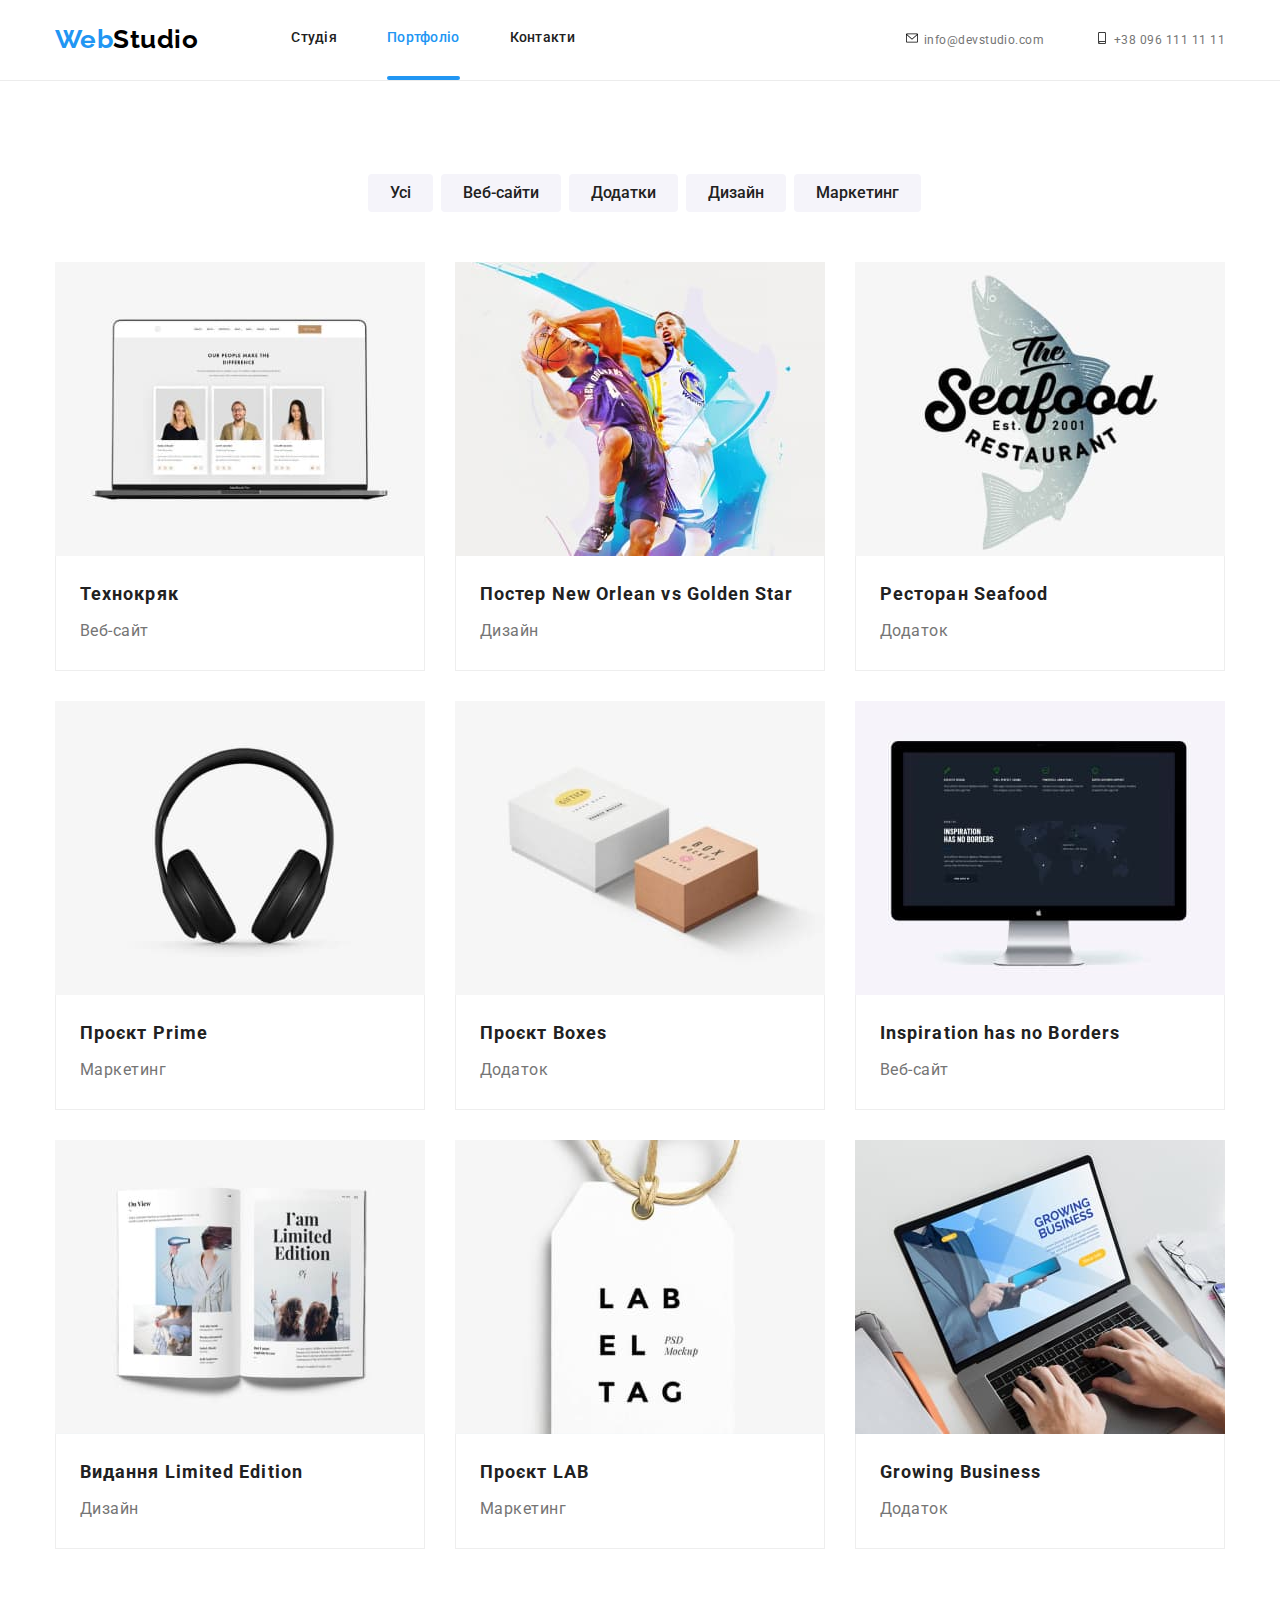
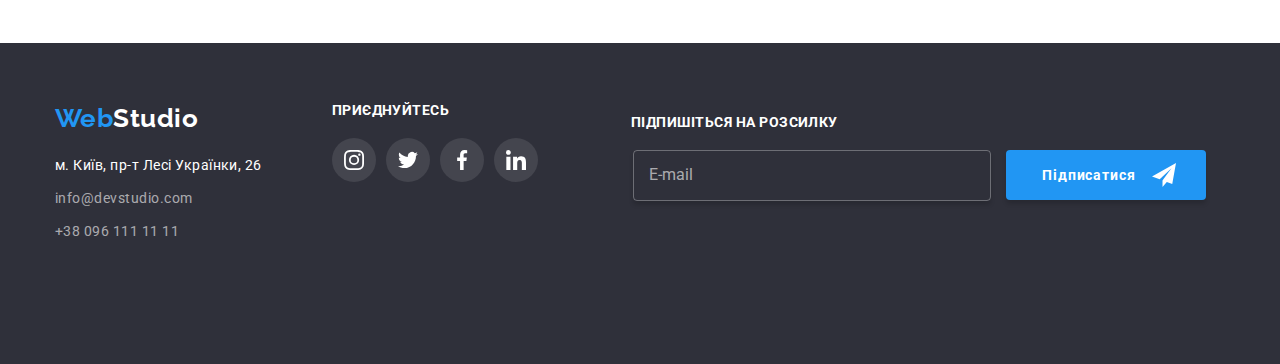
==== commit 0437c132: "Done responsive menu, portfolio" ====
--- a/portfolio.html
+++ b/portfolio.html
@@ -28,20 +28,20 @@
 -->
 			<nav class="navigation">
 				<a class="logo" href="./index.html"><span class="logo-span">Web</span>Studio</a>
-				<button class="navigation__burger-menu">
+				<button type="button" class="menu-button js-open-menu " aria-expanded="false">
 					<svg class="navigation__burger-icon" width="24" height="16">
-						<use href=" ./images/icons.svg#icon-menu"></use>
-						<use href="./images/icons.svg#icon-close"></use>
+						<use class="icon-menu" aria-label="Перемикач меню" href=" ./images/icons.svg#icon-menu"></use>
+						<use class="icon-cross" href="./images/icons.svg#icon-close"></use>
 					</svg>
 				</button>
 				<!-- 
 	#list of navigation
  -->
-				<div class="menu-container">
-					<ul class="navigation-list lists">
+				<div class="menu-container  ">
+					<ul class="navigation-list ">
+						<li class="navigation-list__item "><a class="navigation-list__link " href="./index.html">Студія</a></li>
 						<li class="navigation-list__item "><a class="navigation-list__link navigation-list__link--curent"
-								href="./index.html">Студія</a></li>
-						<li class="navigation-list__item "><a class="navigation-list__link" href="./portfolio.html">Портфоліо</a>
+								href="./portfolio.html">Портфоліо</a>
 						</li>
 						<li class="navigation-list__item "><a class="navigation-list__link" href="">Контакти</a></li>
 					</ul>
@@ -49,7 +49,7 @@
 					<!-- 
 	#contacts 
 -->
-					<ul class="contacts-list lists">
+					<ul class="contacts-list ">
 						<li class="contacts-list__item">
 							<a class=" contacts-list__link" href="mailto:info@devstudio.com">
 								<svg class="contacts-list__icon icon" width="16" height="12">
@@ -67,7 +67,50 @@
 							</a>
 						</li>
 					</ul>
+				</div>
 			</nav>
+			<!-- #mobile menu -->
+			<div class="mobile-menu-container js-menu-container ">
+				<button type="button" class="menu-button mobile-button js-close-menu" aria-expanded="false">
+					<svg class="navigation__burger-icon " width="24" height="16">
+						<use class="icon-cross" href="./images/icons.svg#icon-close"></use>
+					</svg>
+				</button>
+
+				<ul class="mobile-nav ">
+					<li class="mobile-nav__item "><a class="mobile-nav__link " href="./index.html">Студія</a></li>
+					<li class="mobile-nav__item "><a class="mobile-nav__link navigation-list__link--curent"
+							href="./portfolio.html">Портфоліо</a>
+					</li>
+					<li class="mobile-nav__item "><a class="mobile-nav__link" href="">Контакти</a></li>
+				</ul>
+
+				<!-- 
+	#contacts 
+-->
+				<div class="mobile-container-bottom">
+					<ul class="mobile-contact ">
+						<li class="mobile-contact__item">
+							<a class="mobile-contact__link mobile-contact__link--big" href="tel:+380961111111 ">
+								+38 096 111 11 11
+							</a>
+						</li>
+
+						<li class="mobile-contact__item">
+							<a class=" mobile-contact__link" href="mailto:info@devstudio.com">
+								info@devstudio.com
+							</a>
+						</li>
+					</ul>
+					<ul class="mobile-social">
+						<li class="mobile-social__item"><a class="mobile-social__link" href="#">Instagram</a></li>
+						<li class="mobile-social__item"><a class="mobile-social__link" href="#">Twitter</a></li>
+						<li class="mobile-social__item"><a class="mobile-social__link" href="#">Facebook</a></li>
+						<li class="mobile-social__item"><a class="mobile-social__link" href="#">LinkedIn</a></li>
+					</ul>
+				</div>
+			</div>
+
 		</div>
 
 
@@ -84,7 +127,7 @@
 			<div class="container">
 				<h1 class="section-title filter-title">Перелік робіт</h1>
 				<!-- #button navigation -->
-				<ul class="filter-list lists">
+				<ul class="filter-list ">
 					<li class="filter-list__item">
 						<button class="filter-list__button" type="button">Усі</button>
 					</li>
@@ -104,7 +147,7 @@
 
 				<!-- #cards -->
 
-				<ul class="portfolio-list lists">
+				<ul class="portfolio-list ">
 					<li class="portfolio-list__item">
 
 						<a class="portfolio-list__link" href="#">
@@ -243,7 +286,7 @@
 					<!-- #address -->
 					<address class="address">
 
-						<ul class="address-list lists">
+						<ul class="address-list ">
 							<li class="address-list__item">
 								<a class="maplink" href="https://goo.gl/maps/gcyHWEu6hnRkyXLD7" target="_blank">м. Київ, пр-т Лесі
 									Українки,
@@ -261,7 +304,7 @@
 
 				<div class="footer-social">
 					<p class="footer-social__title">Приєднуйтесь</p>
-					<ul class="social-links__list lists">
+					<ul class="social-links__list ">
 						<li class="social-links__item footer-social__item">
 							<a class="social-links__link" href="#">
 								<svg class="social-links__icon" width="20" height="20">
@@ -309,5 +352,6 @@
 		</div>
 	</footer>
 </body>
+<script src="./js/menu.js"></script>
 
 </html>--- a/css/main.min.css
+++ b/css/main.min.css
@@ -1 +1 @@
-body{background-color:var(--primary-background-color);font-family:"Roboto",sans-serif;color:var(--primary-text-color);letter-spacing:.03em}.lists{margin:0;padding:0;list-style:none}.section{padding-top:60px;padding-bottom:60px}@media(min-width: 1200px){.section{padding-top:94px;padding-bottom:94px}}.section__title{margin-bottom:50px;font-weight:700;font-size:28px;line-height:1.17;text-align:center;color:var(--title-text-color)}@media(min-width: 1200px){.section__title{font-size:36px}}.icon{display:inline-block}img{display:block;max-width:100%}h1,h2,h3,h4,h5,h6,p{margin:0;padding:0}:root{--title-text-color: #212121;--primary-text-color: #757575;--secondary-text-color: #ffffff;--link-text-color: rgba(255, 255, 255, 0.6);--button-text-color: #212121;--font-text-color: #000000;--icon-color: #afb1b8;--card-gap: 30px;--primary-font-size: 14px;--primary-letter-spacing: 0.03em;--secondary-letter-spacing: 0.06em;--border-color: #eeeeee;--hover-focus-color: #2196f3;--timing-function: cubic-bezier(0.4, 0, 0.2, 1);--primary-background-color: #ffffff;--secondary-background-color: #f5f4fa;--footer-hero-background-color: #2f303a;--button-background-color: #f5f4fa;--active-button-background-color: #2196f3}.contacts-list,.navigation-list{padding:0;margin:0;list-style:none}.container{margin-right:auto;margin-left:auto;padding-left:15px;padding-right:15px}@media(min-width: 480px){.container{width:480px}}@media(min-width: 768px){.container{width:768px}}@media(min-width: 1200px){.container{width:1200px}}.flex-container{display:-webkit-box;display:-ms-flexbox;display:flex;-webkit-box-align:center;-ms-flex-align:center;align-items:center}.address-container{margin-right:0;margin-bottom:60px}@media(min-width: 768px){.address-container{margin:0}}@media(min-width: 1200px){.address-container{margin-right:70px}}.button{cursor:pointer;font-weight:700;line-height:1.88;text-align:center;letter-spacing:var(--secondary-letter-spacing);color:var(--secondary-text-color);background-color:var(--active-button-background-color);border:none;border-radius:4px;padding:10px 32px;-webkit-transition:background 250ms var(--timing-function);transition:background 250ms var(--timing-function);-webkit-transition:-webkit-box-shadow 250ms var(--timing-function);transition:-webkit-box-shadow 250ms var(--timing-function);transition:box-shadow 250ms var(--timing-function);transition:box-shadow 250ms var(--timing-function), -webkit-box-shadow 250ms var(--timing-function)}.modal__button{cursor:pointer;position:absolute;top:8px;right:8px;display:-webkit-box;display:-ms-flexbox;display:flex;-webkit-box-pack:center;-ms-flex-pack:center;justify-content:center;-webkit-box-align:center;-ms-flex-align:center;align-items:center;width:30px;height:30px;background-color:rgba(0,0,0,0);border:1px solid rgba(0,0,0,.1);border-radius:50%;-webkit-transition:fill 250ms var(--timing-function);transition:fill 250ms var(--timing-function)}.modal__button:hover{fill:var(--hover-focus-color)}.modal-form__button{cursor:pointer;display:block;margin:0 auto;width:200px;height:50px;font-weight:700;font-size:16px;line-height:1.9;text-align:center;letter-spacing:.06em;background-color:var(--active-button-background-color);color:var(--secondary-text-color);-webkit-box-shadow:0px 4px 4px rgba(0,0,0,.15);box-shadow:0px 4px 4px rgba(0,0,0,.15);border:0;border-radius:4px;-webkit-transition:background-color 250ms var(--timing-function);transition:background-color 250ms var(--timing-function)}.filter-list__button{border:none;border-radius:4px;padding:6px 22px;font-family:inherit;font-size:16px;font-weight:500;line-height:1.62;text-align:center;cursor:pointer;background-color:var(--button-background-color);color:var(--button-text-color);-webkit-transition:background-color 250ms var(--timing-function);transition:background-color 250ms var(--timing-function);-webkit-transition:-webkit-box-shadow 250ms var(--timing-function);transition:-webkit-box-shadow 250ms var(--timing-function);transition:box-shadow 250ms var(--timing-function);transition:box-shadow 250ms var(--timing-function), -webkit-box-shadow 250ms var(--timing-function);-webkit-transition:color 250ms var(--timing-function);transition:color 250ms var(--timing-function)}.filter-list__button:hover,.filter-list__button:focus{background-color:var(--active-button-background-color);color:var(--secondary-text-color);-webkit-box-shadow:0px 3px 1px rgba(0,0,0,.1),0px 1px 2px rgba(0,0,0,.08),0px 2px 2px rgba(0,0,0,.12);box-shadow:0px 3px 1px rgba(0,0,0,.1),0px 1px 2px rgba(0,0,0,.08),0px 2px 2px rgba(0,0,0,.12)}.header{position:relative;outline:1px solid #ececec}.navigation{height:60px;display:-webkit-box;display:-ms-flexbox;display:flex;-webkit-box-align:center;-ms-flex-align:center;align-items:center}@media(min-width: 768px){.navigation{height:80px}}.menu-container{display:none;padding-left:15px;padding-right:15px;position:absolute;background-color:#fff;width:100%;top:100%;left:0;z-index:999}.menu-container.is-open{display:block}@media(min-width: 768px){.menu-container{padding:0;background-color:rgba(0,0,0,0);position:static;display:-webkit-box;display:-ms-flexbox;display:flex;-webkit-box-align:center;-ms-flex-align:center;align-items:center;width:100%;display:flex;margin-left:93px}}@media(min-width: 1200px){.menu-container{display:-webkit-box;display:-ms-flexbox;display:flex;-webkit-box-pack:justify;-ms-flex-pack:justify;justify-content:space-between}}.navigation-list{display:block;text-align:center}@media(min-width: 768px){.navigation-list{display:-webkit-box;display:-ms-flexbox;display:flex;font-weight:500;font-size:var(--primary-font-size);line-height:1.14;letter-spacing:.02em}}@media(min-width: 768px){.navigation-list__item+.navigation-list__item{margin-left:50px}}.navigation-list__link{display:block;padding-top:32px;padding-bottom:32px;-webkit-transition:color 250ms var(--timing-function);transition:color 250ms var(--timing-function)}.navigation-list__link{text-decoration:none;color:var(--title-text-color)}.navigation-list__link--curent{color:var(--hover-focus-color)}.navigation-list__link--curent::after{position:relative;top:30px;content:"";display:block;border-bottom:4px solid var(--hover-focus-color);border-radius:2px}.navigation-list__link:hover,.navigation-list__link:focus{color:var(--hover-focus-color)}.menu-button{padding:0;border:none;background-color:rgba(0,0,0,0);width:40px;height:40px;display:-webkit-box;display:-ms-flexbox;display:flex;-webkit-box-pack:center;-ms-flex-pack:center;justify-content:center;-webkit-box-align:center;-ms-flex-align:center;align-items:center;margin-left:auto}@media(min-width: 768px){.menu-button{display:none}}.menu-button .icon-cross{display:none}.menu-button.is-open .icon-cross{display:block}.menu-button.is-open .icon-menu{display:none}.contacts-list{display:block;text-align:center;margin-left:auto;line-height:1.14;letter-spacing:.02em;font-weight:500;font-size:var(--primary-font-size)}@media(min-width: 768px){.contacts-list{display:block;font-size:12px;padding-top:19px;padding-bottom:19px}}@media(min-width: 1200px){.contacts-list{display:-webkit-box;display:-ms-flexbox;display:flex;margin-left:auto}}@media(min-width: 1200px){.contacts-list__item+.contacts-list__item{margin-left:50px}}@media(min-width: 768px){.contacts-list__item:nth-child(1){margin-bottom:10px}}@media(min-width: 320px){.contacts-list__item:nth-child(1){margin-bottom:10px}}@media(min-width: 320px){.contacts-list__item:nth-child(1){margin-bottom:0px}}.contacts-list__link{display:block;text-decoration:none;color:var(--primary-text-color);-webkit-transition:color 250ms var(--timing-function);transition:color 250ms var(--timing-function);-webkit-transition:fill 250ms var(--timing-function);transition:fill 250ms var(--timing-function)}.contacts-list__link:hover,.contacts-list__link:focus{color:var(--hover-focus-color);fill:var(--hover-focus-color)}.contacts-list__link__icon{margin-right:8px;fill:currentColor;vertical-align:middle}.logo{font-family:"Raleway",sans-serif;text-decoration:none;font-weight:700;font-size:26px;line-height:1.2;color:var(--font-text-color);-webkit-transition:color 250ms var(--timing-function);transition:color 250ms var(--timing-function)}.logo:hover,.logo:focus{color:var(--hover-focus-color)}.logo-span{color:var(--hover-focus-color)}.footer .logo{display:block;color:var(--secondary-text-color);margin-bottom:20px;-webkit-transition:color 250ms var(--timing-function);transition:color 250ms var(--timing-function)}.footer .logo:hover,.footer .logo:focus{color:var(--hover-focus-color)}.social-links__list{margin-left:-10px;display:-webkit-box;display:-ms-flexbox;display:flex;-webkit-box-pack:center;-ms-flex-pack:center;justify-content:center}.social-links__item{margin-left:10px;color:var(--icon-color);width:44px;height:44px;display:-webkit-box;display:-ms-flexbox;display:flex;-webkit-box-pack:center;-ms-flex-pack:center;justify-content:center;-webkit-box-align:center;-ms-flex-align:center;align-items:center;cursor:pointer;border-radius:50%;-webkit-transition:background-color 250ms var(--timing-function);transition:background-color 250ms var(--timing-function);-webkit-transition:color 250ms var(--timing-function);transition:color 250ms var(--timing-function)}.social-links__item:hover{background-color:var(--hover-focus-color);color:var(--secondary-text-color)}.social-links__link{padding:0;margin:0;color:inherit;text-decoration:none;font-size:0}.social-links__icon{fill:currentColor}.backdrop{position:fixed;top:0;left:0;width:100%;height:100%;background:rgba(0,0,0,.2);visibility:visible;opacity:1;-webkit-transition:opacity 250ms var(--timing-function);transition:opacity 250ms var(--timing-function);-webkit-transition:visibility 250ms var(--timing-function);transition:visibility 250ms var(--timing-function)}.backdrop.is-hidden{opacity:0;visibility:hidden;pointer-events:none}.backdrop.is-hidden .modal{-webkit-transform:translate(-50%, -50%) scale(0.9);transform:translate(-50%, -50%) scale(0.9);-webkit-transition:opacity 250ms var(--timing-function);transition:opacity 250ms var(--timing-function);-webkit-transition:visibility 250ms var(--timing-function);transition:visibility 250ms var(--timing-function);-webkit-transition:-webkit-transform 250ms var(--timing-function);transition:-webkit-transform 250ms var(--timing-function);transition:transform 250ms var(--timing-function);transition:transform 250ms var(--timing-function), -webkit-transform 250ms var(--timing-function)}.modal{position:absolute;left:50%;top:50%;width:528px;height:581px;padding:40px;z-index:3;background:var(--primary-background-color);-webkit-box-shadow:0px 1px 3px rgba(0,0,0,.12),0px 1px 1px rgba(0,0,0,.14),0px 2px 1px rgba(0,0,0,.2);box-shadow:0px 1px 3px rgba(0,0,0,.12),0px 1px 1px rgba(0,0,0,.14),0px 2px 1px rgba(0,0,0,.2);border-radius:4px;-webkit-transform:translate(-50%, -50%) scale(1);transform:translate(-50%, -50%) scale(1);-webkit-transition:-webkit-transform 250ms var(--timing-function);transition:-webkit-transform 250ms var(--timing-function);transition:transform 250ms var(--timing-function);transition:transform 250ms var(--timing-function), -webkit-transform 250ms var(--timing-function)}.modal-group{width:100%;height:100%}.modal-form__title{margin-bottom:12px;font-weight:700;font-size:20px;line-height:1.15;text-align:center;color:var(--title-text-color)}.modal-form__label{display:block;font-weight:400;font-size:12px;line-height:1.2;letter-spacing:.01em;margin-bottom:4px;color:var(--primary-text-color)}.modal-group__input{display:block;position:relative;padding-left:38px;padding-right:10px;margin-bottom:10px;width:448px;height:40px;border:1px solid rgba(33,33,33,.2);border-radius:4px;outline:none}.modal-group__input{display:block;position:relative;padding-left:38px;padding-right:10px;margin-bottom:10px;width:448px;height:40px;border:1px solid rgba(33,33,33,.2);border-radius:4px;outline:none}.modal-group__input:focus{border-color:var(--active-button-background-color)}.modal-group__input:focus+.modal-group__icon{fill:var(--hover-focus-color)}.modal-group{position:relative}.modal-group__icon{position:absolute;top:50%;left:14px;-webkit-transform:translateY(-50%);transform:translateY(-50%)}.modal-form__textarea{font-family:inherit;border:1px solid rgba(33,33,33,.2);border-radius:4px;resize:none;width:448px;height:120px;padding:12px;font-size:12px;margin-bottom:20px;outline:none}.modal-form__textarea:focus{border-color:var(--active-button-background-color)}.modal-form__textarea::-webkit-input-placeholder{margin-bottom:20px;font-weight:400;font-size:12px;line-height:14px;letter-spacing:.01em;color:rgba(117,117,117,.5)}.modal-form__textarea::-moz-placeholder{margin-bottom:20px;font-weight:400;font-size:12px;line-height:14px;letter-spacing:.01em;color:rgba(117,117,117,.5)}.modal-form__textarea:-ms-input-placeholder{margin-bottom:20px;font-weight:400;font-size:12px;line-height:14px;letter-spacing:.01em;color:rgba(117,117,117,.5)}.modal-form__textarea::-ms-input-placeholder{margin-bottom:20px;font-weight:400;font-size:12px;line-height:14px;letter-spacing:.01em;color:rgba(117,117,117,.5)}.modal-form__textarea::placeholder{margin-bottom:20px;font-weight:400;font-size:12px;line-height:14px;letter-spacing:.01em;color:rgba(117,117,117,.5)}.modal-form__checkbox{position:absolute;-webkit-appearance:none;-moz-appearance:none;appearance:none}.modal-form__box{position:relative;display:inline-block;width:16px;height:15px;border-radius:4px;border:2px solid var(--button-text-color);vertical-align:middle}.modal-form__box-icon{opacity:0;position:absolute;top:-2px;left:-2px;height:15px;width:16px}.modal-form__checkbox:checked+.modal-form__box>.modal-form__box-icon{border-radius:4px;background-color:var(--active-button-background-color);opacity:1}.modal-form__checkbox-text{display:inline;font-size:14px;line-height:1.7;color:var(--primary-text-color);margin-bottom:30px}.modal-form__link{color:var(--active-button-background-color)}.modal-form__link:hover{color:#2d73ac}.modal-form__button:focus,.modal-form__button:hover{border:0;background-color:#188ce8}.check{display:inline-block;margin-bottom:20px}@media(max-width: 1199px){.form-send{max-width:450px;margin:auto}}@media(min-width: 1200px){.form-send{max-width:570px}}.form-send__text{font-weight:700;font-size:var(--primary-font-size);text-transform:uppercase;color:var(--secondary-text-color);margin-bottom:20px}.form-group{display:-webkit-box;display:-ms-flexbox;display:flex;-webkit-box-pack:justify;-ms-flex-pack:justify;justify-content:space-between;border:none;padding:0}@media(max-width: 1200px){.form-group{display:block}}.form-group__email{display:inline-block;margin-right:15px;padding-left:15px;padding-top:15px;padding-bottom:15px;border:1px solid rgba(255,255,255,.3);-webkit-box-shadow:0px 4px 4px rgba(0,0,0,.15);box-shadow:0px 4px 4px rgba(0,0,0,.15);border-radius:4px;background-color:rgba(0,0,0,0);color:var(--secondary-text-color)}@media(max-width: 1200px){.form-group__email{margin-right:0;width:100%;margin-bottom:20px}}@media(min-width: 1200px){.form-group__email{width:358px}}.form-group__email::-webkit-input-placeholder{color:rgba(255,255,255,.6)}.form-group__email::-moz-placeholder{color:rgba(255,255,255,.6)}.form-group__email:-ms-input-placeholder{color:rgba(255,255,255,.6)}.form-group__email::-ms-input-placeholder{color:rgba(255,255,255,.6)}.form-group__email::placeholder{color:rgba(255,255,255,.6)}.form-group__submit{cursor:pointer;position:relative;width:200px;height:50px;padding-right:62px;padding-left:28px;-webkit-box-shadow:0px 4px 4px rgba(0,0,0,.15);box-shadow:0px 4px 4px rgba(0,0,0,.15);border:none;border-radius:4px;background-color:var(--active-button-background-color);font-weight:700;font-size:var(--primary-font-size);letter-spacing:.06em;color:var(--secondary-text-color);-webkit-transition:background 250ms var(--timing-function);transition:background 250ms var(--timing-function);-webkit-transition:-webkit-box-shadow 250ms var(--timing-function);transition:-webkit-box-shadow 250ms var(--timing-function);transition:box-shadow 250ms var(--timing-function);transition:box-shadow 250ms var(--timing-function), -webkit-box-shadow 250ms var(--timing-function)}.form-group__submit:hover,.form-group__submit:focus{background:#188ce8;-webkit-box-shadow:0px 4px 4px rgba(0,0,0,.15);box-shadow:0px 4px 4px rgba(0,0,0,.15)}.form-group__icon{position:absolute;display:block;top:25%;right:15%}.hero{position:relative;margin:0 auto;text-align:center;max-width:1600px;padding-top:200px;padding-bottom:200px;background-image:-webkit-gradient(linear, left top, right top, from(rgba(47, 48, 58, 0.4)), to(rgba(47, 48, 58, 0.4))),url("../images/bgi.jpg");background-image:linear-gradient(to right, rgba(47, 48, 58, 0.4), rgba(47, 48, 58, 0.4)),url("../images/bgi.jpg");background-position:center;background-repeat:no-repeat;background-size:cover}@media(max-width: 1200px){.hero{padding-top:118px;padding-bottom:118px}}.hero__title{max-width:360px;margin:0px auto 30px auto;color:var(--secondary-text-color);font-weight:900;font-size:26px;line-height:1.62;letter-spacing:var(--secondary-letter-spacing);text-transform:uppercase}@media(min-width: 1200px){.hero__title{max-width:696px;font-size:44px}}.hero .button:hover,.hero .button:focus{background:#188ce8;-webkit-box-shadow:0px 4px 4px rgba(0,0,0,.15);box-shadow:0px 4px 4px rgba(0,0,0,.15)}.services{padding-top:0}@media(max-width: 1200px){.services{display:none}}.services-group{position:relative;z-index:-1}.services-group__text{margin:0;height:70px;width:100%;position:absolute;bottom:0;left:0;display:-webkit-box;display:-ms-flexbox;display:flex;-webkit-box-pack:center;-ms-flex-pack:center;justify-content:center;-webkit-box-align:center;-ms-flex-align:center;align-items:center;font-weight:700;font-size:14px;line-height:1.2;text-transform:uppercase;color:var(--secondary-text-color);background:rgba(47,48,58,.8)}.services-list{display:-webkit-box;display:-ms-flexbox;display:flex;-ms-flex-wrap:wrap;flex-wrap:wrap;margin-left:calc(-1*var(--card-gap))}.services-list__item{-ms-flex-preferred-size:calc(33.3333333333% - var(--card-gap));flex-basis:calc(33.3333333333% - var(--card-gap));margin-left:var(--card-gap)}.benefits-title{position:absolute;white-space:nowrap;width:1px;height:1px;overflow:hidden;border:0;padding:0;clip:rect(0 0 0 0);-webkit-clip-path:inset(50%);clip-path:inset(50%);margin:-1px}@media(min-width: 768px){.benefits-list{display:-webkit-box;display:-ms-flexbox;display:flex;-ms-flex-wrap:wrap;flex-wrap:wrap;margin-left:calc(-1*var(--card-gap))}}.benefits-list__item{margin-bottom:30px}@media(min-width: 768px){.benefits-list__item{-ms-flex-preferred-size:calc(50% - var(--card-gap));flex-basis:calc(50% - var(--card-gap));margin-left:var(--card-gap)}}@media(min-width: 1200px){.benefits-list__item{-ms-flex-preferred-size:calc(25% - var(--card-gap));flex-basis:calc(25% - var(--card-gap));margin-left:var(--card-gap)}}.benefits-list__title{margin-bottom:10px;font-weight:700;font-size:var(--primary-font-size);line-height:1.14;text-transform:uppercase;color:var(--title-text-color)}@media(max-width: 767px){.benefits-list__title{text-align:center}}.benefits-list__text{font-size:var(--primary-font-size);line-height:1.71}.benefits-group{display:-webkit-box;display:-ms-flexbox;display:flex;-webkit-box-pack:center;-ms-flex-pack:center;justify-content:center;-webkit-box-align:center;-ms-flex-align:center;align-items:center;width:100%;height:120px;background-color:var(--button-background-color);border-radius:4px;text-align:center;margin-bottom:30px}@media(min-width: 1200px){.benefits-group{width:270px}}.team{background-color:var(--secondary-background-color)}.team-group{padding-top:30px;padding-bottom:24px;text-align:center}@media(min-width: 1200px){.team-group{padding-top:30px;padding-bottom:30px}}.team-group__title{font-size:16px;margin-bottom:10px;font-weight:500;line-height:1.19;color:var(--title-text-color)}.team-group__subtitle{margin:0;margin-bottom:16px;line-height:1.19}.team-list{display:-webkit-box;display:-ms-flexbox;display:flex;-ms-flex-wrap:wrap;flex-wrap:wrap;margin-left:calc(-1*var(--card-gap))}@media(min-width: 320px){.team-list{display:block}}@media(min-width: 768px){.team-list{display:-webkit-box;display:-ms-flexbox;display:flex}}.team-list__item{margin-bottom:30px;border-radius:0px 0px 4px 4px;-webkit-box-shadow:0px 1px 3px rgba(0,0,0,.12),0px 1px 1px rgba(0,0,0,.14),0px 2px 1px rgba(0,0,0,.2);box-shadow:0px 1px 3px rgba(0,0,0,.12),0px 1px 1px rgba(0,0,0,.14),0px 2px 1px rgba(0,0,0,.2);background-color:var(--secondary-text-color);margin-left:var(--card-gap)}@media(min-width: 768px){.team-list__item{-ms-flex-preferred-size:calc(50% - var(--card-gap));flex-basis:calc(50% - var(--card-gap))}}@media(min-width: 1200px){.team-list__item{margin-bottom:0px;-ms-flex-preferred-size:calc(25% - var(--card-gap));flex-basis:calc(25% - var(--card-gap));margin-left:var(--card-gap);border-radius:0px 0px 4px 4px;-webkit-box-shadow:0px 1px 3px rgba(0,0,0,.12),0px 1px 1px rgba(0,0,0,.14),0px 2px 1px rgba(0,0,0,.2);box-shadow:0px 1px 3px rgba(0,0,0,.12),0px 1px 1px rgba(0,0,0,.14),0px 2px 1px rgba(0,0,0,.2);background-color:var(--secondary-text-color)}}.client-group__list{display:-webkit-box;display:-ms-flexbox;display:flex;-ms-flex-wrap:wrap;flex-wrap:wrap;margin-left:calc(-1*var(--card-gap))}@media(max-width: 480px){.client-group__list{-ms-flex-preferred-size:calc(50% - var(--card-gap));flex-basis:calc(50% - var(--card-gap))}}.client-group__item{-ms-flex-preferred-size:calc(50% - var(--card-gap));flex-basis:calc(50% - var(--card-gap));height:92px;margin-bottom:var(--card-gap);margin-left:var(--card-gap)}@media(min-width: 768px){.client-group__item{-ms-flex-preferred-size:calc(33.3333333333% - var(--card-gap));flex-basis:calc(33.3333333333% - var(--card-gap));margin-left:var(--card-gap)}}@media(min-width: 1200px){.client-group__item{-ms-flex-preferred-size:calc(16.6666666667% - var(--card-gap));flex-basis:calc(16.6666666667% - var(--card-gap));margin-left:var(--card-gap)}}.client-group__link{display:-webkit-box;display:-ms-flexbox;display:flex;-webkit-box-pack:center;-ms-flex-pack:center;justify-content:center;-webkit-box-align:center;-ms-flex-align:center;align-items:center;width:100%;height:100%;color:var(--icon-color);border:1px solid #afb1b8;border-radius:4px;-webkit-transition:color 250ms var(--timing-function);transition:color 250ms var(--timing-function);-webkit-transition:border 250ms var(--timing-function);transition:border 250ms var(--timing-function)}.client-group__link:hover,.client-group__link:focus{color:var(--hover-focus-color);border:1px solid var(--hover-focus-color)}.client-group__icon{fill:currentColor}.footer{background-color:var(--footer-hero-background-color);width:100%;padding-top:60px;padding-bottom:60px}@media(max-width: 1200px){.footer{text-align:center}}@media(min-width: 768px){.footer__tablet-group{-ms-flex-pack:distribute;justify-content:space-around;display:-webkit-box;display:-ms-flexbox;display:flex;margin-bottom:60px}}@media(min-width: 1200px){.footer__tablet-group{display:-webkit-box;display:-ms-flexbox;display:flex}}@media(min-width: 1200px){.footer .container{-webkit-box-align:baseline;-ms-flex-align:baseline;align-items:baseline;display:-webkit-box;display:-ms-flexbox;display:flex;align-items:baseline}}@media(max-width: 767px){.footer-social{margin-bottom:60px}}@media(min-width: 768px){.footer-social{margin:0}}@media(min-width: 1200px){.footer-social{margin-right:93px}}.footer-social__title{font-size:var(--primary-font-size);font-weight:700;line-height:1.1;letter-spacing:.03em;text-transform:uppercase;color:var(--secondary-text-color);margin-bottom:20px}.footer-social__item{background-color:rgba(255,255,255,.1);color:#fff;-webkit-transition:color 250ms var(--timing-function);transition:color 250ms var(--timing-function);-webkit-transition:background-color 250ms var(--timing-function);transition:background-color 250ms var(--timing-function)}.footer-social__item:hover{background-color:var(--hover-focus-color);color:var(--secondary-text-color)}.maplink{display:block;text-decoration:none;font-size:var(--primary-font-size);line-height:1.71;color:var(--secondary-text-color);-webkit-transition:color 250ms var(--timing-function);transition:color 250ms var(--timing-function)}.maplink:hover,.maplink:focus{color:var(--hover-focus-color)}.address-list{margin-bottom:-9px;font-style:normal}.address-list__contact{display:block;text-decoration:none;padding-top:0;padding-bottom:0;margin-left:0;font-weight:400;font-size:var(--primary-font-size);line-height:1.71;color:var(--link-text-color);-webkit-transition:color 250ms var(--timing-function);transition:color 250ms var(--timing-function)}.address-list__contact:hover,.address-list__contact:focus{color:var(--hover-focus-color)}.address-list__item{margin-bottom:9px}.filter-title{position:absolute;white-space:nowrap;width:1px;height:1px;overflow:hidden;border:0;padding:0;clip:rect(0 0 0 0);-webkit-clip-path:inset(50%);clip-path:inset(50%);margin:-1px}.filter-list{display:-webkit-box;display:-ms-flexbox;display:flex;-ms-flex-wrap:wrap;flex-wrap:wrap;-webkit-box-pack:start;-ms-flex-pack:start;justify-content:start;margin-bottom:50px}@media(min-width: 768px){.filter-list{-webkit-box-pack:center;-ms-flex-pack:center;justify-content:center}}.filter-list__item{margin-left:8px}.portfolio-list{display:-webkit-box;display:-ms-flexbox;display:flex;-ms-flex-wrap:wrap;flex-wrap:wrap;margin-left:calc(-1*var(--card-gap));margin-bottom:calc(-1*var(--card-gap))}.portfolio-list__item{position:relative;-ms-flex-wrap:wrap;flex-wrap:wrap;width:100%;margin-bottom:var(--card-gap);margin-left:var(--card-gap)}@media(min-width: 768px){.portfolio-list__item{-ms-flex-preferred-size:calc(50% - var(--card-gap));flex-basis:calc(50% - var(--card-gap))}}@media(min-width: 1200px){.portfolio-list__item{-ms-flex-preferred-size:calc(33.3333333333% - var(--card-gap));flex-basis:calc(33.3333333333% - var(--card-gap))}}.portfolio-list__link{display:block;text-decoration:none;color:var(--primary-text-color);-webkit-transition:-webkit-box-shadow 250ms var(--timing-function);transition:-webkit-box-shadow 250ms var(--timing-function);transition:box-shadow 250ms var(--timing-function);transition:box-shadow 250ms var(--timing-function), -webkit-box-shadow 250ms var(--timing-function)}.portfolio-list__link:hover,.portfolio-list__link:focus{-webkit-box-shadow:0px 1px 1px rgba(0,0,0,.12),0px 4px 4px rgba(0,0,0,.06),1px 4px 6px rgba(0,0,0,.16);box-shadow:0px 1px 1px rgba(0,0,0,.12),0px 4px 4px rgba(0,0,0,.06),1px 4px 6px rgba(0,0,0,.16)}.thumb{position:relative;overflow:hidden}.thumb__text{margin:0;padding:0;padding:63px 24px;position:absolute;top:0;left:0;height:100%;display:-webkit-box;display:-ms-flexbox;display:flex;-webkit-box-pack:center;-ms-flex-pack:center;justify-content:center;-webkit-box-align:center;-ms-flex-align:center;align-items:center;font-size:18px;line-height:1.6;color:var(--secondary-text-color);background-color:rgba(33,150,243,.9);-webkit-transform:translateY(100%);transform:translateY(100%);-webkit-transition:-webkit-transform 250ms var(--timing-function);transition:-webkit-transform 250ms var(--timing-function);transition:transform 250ms var(--timing-function);transition:transform 250ms var(--timing-function), -webkit-transform 250ms var(--timing-function)}.portfolio-list__link:hover .thumb__text,.portfolio-list__link:focus .thumb__text{-webkit-transform:translateY(0);transform:translateY(0)}.portfolio-group{padding-top:20px;padding-bottom:24px;padding-left:24px;padding-right:24px;border-bottom:1px solid var(--border-color);border-right:1px solid var(--border-color);border-left:1px solid var(--border-color)}.portfolio-group__title{margin-bottom:4px;color:var(--title-text-color);font-weight:700;font-size:18px;line-height:2;letter-spacing:var(--secondary-letter-spacing)}.portfolio-group__text{line-height:1.88}/*# sourceMappingURL=main.min.css.map */+body{background-color:var(--primary-background-color);font-family:"Roboto",sans-serif;color:var(--primary-text-color);letter-spacing:.03em}a{text-decoration:none}.section{padding-top:60px;padding-bottom:60px}@media(min-width: 1200px){.section{padding-top:94px;padding-bottom:94px}}.section__title{margin-bottom:50px;font-weight:700;font-size:28px;line-height:1.17;text-align:center;color:var(--title-text-color)}@media(min-width: 1200px){.section__title{font-size:36px}}.icon{display:inline-block}img{display:block;max-width:100%}h1,h2,h3,h4,h5,h6,p{margin:0;padding:0}:root{--title-text-color: #212121;--primary-text-color: #757575;--secondary-text-color: #ffffff;--link-text-color: rgba(255, 255, 255, 0.6);--button-text-color: #212121;--font-text-color: #000000;--icon-color: #afb1b8;--brand-color: #2196f3;--card-gap: 30px;--primary-font-size: 14px;--primary-letter-spacing: 0.03em;--secondary-letter-spacing: 0.06em;--border-color: #eeeeee;--hover-focus-color: #2196f3;--timing-function: cubic-bezier(0.4, 0, 0.2, 1);--primary-background-color: #ffffff;--secondary-background-color: #f5f4fa;--footer-hero-background-color: #2f303a;--button-background-color: #f5f4fa;--active-button-background-color: #2196f3}.portfolio-list,.filter-list,.address-list,.client-group__list,.team-list,.benefits-list,.social-links__list,.contacts-list,.navigation-list,.mobile-social,.mobile-contact,.mobile-nav{padding:0;margin:0;list-style:none}.container{margin-right:auto;margin-left:auto;padding-left:15px;padding-right:15px}@media(min-width: 480px){.container{width:480px}}@media(min-width: 768px){.container{width:768px}}@media(min-width: 1200px){.container{width:1200px}}.flex-container{display:-webkit-box;display:-ms-flexbox;display:flex;-webkit-box-align:center;-ms-flex-align:center;align-items:center}.address-container{margin-right:0;margin-bottom:60px}@media(min-width: 768px){.address-container{margin:0}}@media(min-width: 1200px){.address-container{margin-right:70px}}.button{cursor:pointer;font-weight:700;line-height:1.88;text-align:center;letter-spacing:var(--secondary-letter-spacing);color:var(--secondary-text-color);background-color:var(--active-button-background-color);border:none;border-radius:4px;padding:10px 32px;-webkit-transition:background 250ms var(--timing-function);transition:background 250ms var(--timing-function);-webkit-transition:-webkit-box-shadow 250ms var(--timing-function);transition:-webkit-box-shadow 250ms var(--timing-function);transition:box-shadow 250ms var(--timing-function);transition:box-shadow 250ms var(--timing-function), -webkit-box-shadow 250ms var(--timing-function)}.modal__button{cursor:pointer;position:absolute;top:8px;right:8px;display:-webkit-box;display:-ms-flexbox;display:flex;-webkit-box-pack:center;-ms-flex-pack:center;justify-content:center;-webkit-box-align:center;-ms-flex-align:center;align-items:center;width:30px;height:30px;background-color:rgba(0,0,0,0);border:1px solid rgba(0,0,0,.1);border-radius:50%;-webkit-transition:fill 250ms var(--timing-function);transition:fill 250ms var(--timing-function)}.modal__button:hover{fill:var(--hover-focus-color)}.modal-form__button{cursor:pointer;display:block;margin:0 auto;width:200px;height:50px;font-weight:700;font-size:16px;line-height:1.9;text-align:center;letter-spacing:.06em;background-color:var(--active-button-background-color);color:var(--secondary-text-color);-webkit-box-shadow:0px 4px 4px rgba(0,0,0,.15);box-shadow:0px 4px 4px rgba(0,0,0,.15);border:0;border-radius:4px;-webkit-transition:background-color 250ms var(--timing-function);transition:background-color 250ms var(--timing-function)}.filter-list__button{border:none;border-radius:4px;padding:6px 22px;font-family:inherit;font-size:16px;font-weight:500;line-height:1.62;text-align:center;cursor:pointer;background-color:var(--button-background-color);color:var(--button-text-color);-webkit-transition:background-color 250ms var(--timing-function);transition:background-color 250ms var(--timing-function);-webkit-transition:-webkit-box-shadow 250ms var(--timing-function);transition:-webkit-box-shadow 250ms var(--timing-function);transition:box-shadow 250ms var(--timing-function);transition:box-shadow 250ms var(--timing-function), -webkit-box-shadow 250ms var(--timing-function);-webkit-transition:color 250ms var(--timing-function);transition:color 250ms var(--timing-function)}.filter-list__button:hover,.filter-list__button:focus{background-color:var(--active-button-background-color);color:var(--secondary-text-color);-webkit-box-shadow:0px 3px 1px rgba(0,0,0,.1),0px 1px 2px rgba(0,0,0,.08),0px 2px 2px rgba(0,0,0,.12);box-shadow:0px 3px 1px rgba(0,0,0,.1),0px 1px 2px rgba(0,0,0,.08),0px 2px 2px rgba(0,0,0,.12)}.header{position:relative;outline:1px solid #ececec}.navigation{height:60px;display:-webkit-box;display:-ms-flexbox;display:flex;-webkit-box-align:center;-ms-flex-align:center;align-items:center}@media(min-width: 768px){.navigation{display:-webkit-box;display:-ms-flexbox;display:flex;height:80px}}.menu-container{display:none}@media(min-width: 768px){.menu-container{padding:0;background-color:rgba(0,0,0,0);position:static;display:-webkit-box;display:-ms-flexbox;display:flex;-webkit-box-align:center;-ms-flex-align:center;align-items:center;width:100%;display:flex;margin-left:93px}}@media(min-width: 1200px){.menu-container{display:-webkit-box;display:-ms-flexbox;display:flex;-webkit-box-pack:justify;-ms-flex-pack:justify;justify-content:space-between}}.mobile-menu-container{position:relative;display:none;position:relative;padding:48px 40px;position:absolute;background-color:#fff;width:100%;height:90vmax;left:0;top:0;z-index:20}.mobile-menu-container.is-open{display:block}.mobile-container-bottom{position:absolute;bottom:50px}.mobile-nav{font-weight:500;font-size:40px;line-height:47px;letter-spacing:.02em}.mobile-nav__item{margin-bottom:32px}.mobile-nav__item:nth-last-child(1){margin-bottom:0}.mobile-nav__link{color:var(--title-text-color)}.mobile-contact{font-weight:500;font-weight:500;font-size:24px;line-height:1.2;letter-spacing:.02em;color:var(--primary-text-color)}.mobile-contact__item{margin-bottom:32px}.mobile-contact__item:nth-last-child(1){margin-bottom:64px}.mobile-contact__link{color:var(--primary-text-color)}.mobile-contact__link--big{color:var(--brand-color);font-size:24px}@media(min-width: 350px){.mobile-contact__link--big{font-size:34px}}.mobile-social{display:-webkit-box;display:-ms-flexbox;display:flex;width:100%}@media(max-width: 350px){.mobile-social{-ms-flex-wrap:wrap;flex-wrap:wrap}}.mobile-social__item{padding:0 10px;border-left:1px solid rgba(33,33,33,.2)}@media(max-width: 350px){.mobile-social__item{border-left:1px solid rgba(33,33,33,.2);-ms-flex-preferred-size:50%;flex-basis:50%;margin-bottom:10px;border:none;padding-left:0;padding-right:10px}}.mobile-social__item:nth-child(1){border:none;padding-left:0;padding-right:10px}.mobile-social__link{color:var(--brand-color);font-weight:500;font-size:18px;line-height:1.22;letter-spacing:.02em}@media(max-width: 480px){.mobile-social__link{font-size:16px}}.mobile-button{position:absolute}.navigation-list{display:block;text-align:start}@media(min-width: 768px){.navigation-list{display:-webkit-box;display:-ms-flexbox;display:flex;font-weight:500;font-size:var(--primary-font-size);line-height:1.14;letter-spacing:.02em}}@media(min-width: 768px){.navigation-list__item+.navigation-list__item{margin-left:50px}}.navigation-list__link{display:block;-webkit-transition:color 250ms var(--timing-function);transition:color 250ms var(--timing-function)}@media(min-width: 768px){.navigation-list__link{padding-top:32px;padding-bottom:32px}}.navigation-list__link{text-decoration:none;color:var(--title-text-color)}.navigation-list__link--curent{color:var(--hover-focus-color)}@media(min-width: 768px){.navigation-list__link--curent::after{position:relative;top:30px;content:"";display:block;border-bottom:4px solid var(--hover-focus-color);border-radius:2px}}.navigation-list__link:hover,.navigation-list__link:focus{color:var(--hover-focus-color)}.menu-button{padding:0;border:none;background-color:rgba(0,0,0,0);width:40px;height:40px;display:-webkit-box;display:-ms-flexbox;display:flex;-webkit-box-pack:center;-ms-flex-pack:center;justify-content:center;-webkit-box-align:center;-ms-flex-align:center;align-items:center;margin-left:auto;z-index:40}@media(min-width: 768px){.menu-button{display:none}}.menu-button .icon-cross{display:none}.menu-button.is-open .icon-cross{display:block}.menu-button.is-open .icon-menu{display:none}.contacts-list{display:block;text-align:center;margin-left:auto;font-size:var(--primary-font-size)}@media(min-width: 768px){.contacts-list{text-align:start;display:block;font-size:12px;padding-top:19px;padding-bottom:19px}}@media(min-width: 1200px){.contacts-list{display:-webkit-box;display:-ms-flexbox;display:flex;margin-left:auto}}@media(min-width: 1200px){.contacts-list__item+.contacts-list__item{margin-left:50px}}@media(min-width: 768px){.contacts-list__item:nth-child(1){margin-bottom:10px}}@media(min-width: 320px){.contacts-list__item:nth-child(1){margin-bottom:10px}}@media(min-width: 320px){.contacts-list__item:nth-child(1){margin-bottom:0px}}.contacts-list__link{display:block;text-decoration:none;color:var(--primary-text-color);-webkit-transition:color 250ms var(--timing-function);transition:color 250ms var(--timing-function);-webkit-transition:fill 250ms var(--timing-function);transition:fill 250ms var(--timing-function)}.contacts-list__link:hover,.contacts-list__link:focus{color:var(--hover-focus-color);fill:var(--hover-focus-color)}.contacts-list__link__icon{margin-right:8px;fill:currentColor;vertical-align:middle}.logo{font-family:"Raleway",sans-serif;text-decoration:none;font-weight:700;font-size:26px;line-height:1.2;color:var(--font-text-color);-webkit-transition:color 250ms var(--timing-function);transition:color 250ms var(--timing-function)}.logo:hover,.logo:focus{color:var(--hover-focus-color)}.logo-span{color:var(--hover-focus-color)}.footer .logo{display:block;color:var(--secondary-text-color);margin-bottom:20px;-webkit-transition:color 250ms var(--timing-function);transition:color 250ms var(--timing-function)}.footer .logo:hover,.footer .logo:focus{color:var(--hover-focus-color)}.social-links__list{margin-left:-10px;display:-webkit-box;display:-ms-flexbox;display:flex;-webkit-box-pack:center;-ms-flex-pack:center;justify-content:center}.social-links__item{margin-left:10px;color:var(--icon-color);width:44px;height:44px;display:-webkit-box;display:-ms-flexbox;display:flex;-webkit-box-pack:center;-ms-flex-pack:center;justify-content:center;-webkit-box-align:center;-ms-flex-align:center;align-items:center;cursor:pointer;border-radius:50%;-webkit-transition:background-color 250ms var(--timing-function);transition:background-color 250ms var(--timing-function);-webkit-transition:color 250ms var(--timing-function);transition:color 250ms var(--timing-function)}.social-links__item:hover{background-color:var(--hover-focus-color);color:var(--secondary-text-color)}.social-links__link{padding:0;margin:0;color:inherit;text-decoration:none;font-size:0}.social-links__icon{fill:currentColor}.backdrop{position:fixed;top:0;left:0;width:100%;height:100%;background:rgba(0,0,0,.2);visibility:visible;opacity:1;padding:94px 15px;display:-webkit-box;display:-ms-flexbox;display:flex;-webkit-box-pack:center;-ms-flex-pack:center;justify-content:center;-webkit-box-align:center;-ms-flex-align:center;align-items:center;-webkit-transition:opacity 250ms var(--timing-function);transition:opacity 250ms var(--timing-function);-webkit-transition:visibility 250ms var(--timing-function);transition:visibility 250ms var(--timing-function)}@media(min-width: 767px){.backdrop{display:block}}.backdrop.is-hidden{opacity:0;visibility:hidden;pointer-events:none}.backdrop.is-hidden .modal{-webkit-transform:translate(-50%, -50%) scale(0.9);transform:translate(-50%, -50%) scale(0.9);-webkit-transition:opacity 250ms var(--timing-function);transition:opacity 250ms var(--timing-function);-webkit-transition:visibility 250ms var(--timing-function);transition:visibility 250ms var(--timing-function);-webkit-transition:-webkit-transform 250ms var(--timing-function);transition:-webkit-transform 250ms var(--timing-function);transition:transform 250ms var(--timing-function);transition:transform 250ms var(--timing-function), -webkit-transform 250ms var(--timing-function)}.modal{position:relative;max-width:450px;padding:40px;z-index:100;overflow:scroll;background:var(--primary-background-color);-webkit-box-shadow:0px 1px 3px rgba(0,0,0,.12),0px 1px 1px rgba(0,0,0,.14),0px 2px 1px rgba(0,0,0,.2);box-shadow:0px 1px 3px rgba(0,0,0,.12),0px 1px 1px rgba(0,0,0,.14),0px 2px 1px rgba(0,0,0,.2);border-radius:4px}@media(min-width: 768px){.modal{left:50%;top:50%;max-width:528px;-webkit-transform:translate(-50%, -50%) scale(1);transform:translate(-50%, -50%) scale(1);-webkit-transition:-webkit-transform 250ms var(--timing-function);transition:-webkit-transform 250ms var(--timing-function);transition:transform 250ms var(--timing-function);transition:transform 250ms var(--timing-function), -webkit-transform 250ms var(--timing-function)}}.modal-group{width:100%;height:100%}.modal-form__title{margin-bottom:12px;font-weight:700;font-size:20px;line-height:1.15;text-align:center;color:var(--title-text-color)}.modal-form__label{display:block;font-weight:400;font-size:12px;line-height:1.2;letter-spacing:.01em;margin-bottom:4px;color:var(--primary-text-color)}.modal-group__input{display:block;position:relative;padding-left:38px;padding-right:10px;margin-bottom:10px;width:100%;height:40px;border:1px solid rgba(33,33,33,.2);border-radius:4px;outline:none}.modal-group__input{display:block;position:relative;padding-left:38px;padding-right:10px;margin-bottom:10px;width:100%;height:40px;border:1px solid rgba(33,33,33,.2);border-radius:4px;outline:none}.modal-group__input:focus{border-color:var(--active-button-background-color)}.modal-group__input:focus+.modal-group__icon{fill:var(--hover-focus-color)}.modal-group{position:relative}.modal-group__icon{position:absolute;top:50%;left:14px;-webkit-transform:translateY(-50%);transform:translateY(-50%)}.modal-form__textarea{font-family:inherit;border:1px solid rgba(33,33,33,.2);border-radius:4px;resize:none;width:100%;height:120px;padding:12px;font-size:12px;margin-bottom:20px;outline:none}.modal-form__textarea:focus{border-color:var(--active-button-background-color)}.modal-form__textarea::-webkit-input-placeholder{margin-bottom:20px;font-weight:400;font-size:12px;line-height:14px;letter-spacing:.01em;color:rgba(117,117,117,.5)}.modal-form__textarea::-moz-placeholder{margin-bottom:20px;font-weight:400;font-size:12px;line-height:14px;letter-spacing:.01em;color:rgba(117,117,117,.5)}.modal-form__textarea:-ms-input-placeholder{margin-bottom:20px;font-weight:400;font-size:12px;line-height:14px;letter-spacing:.01em;color:rgba(117,117,117,.5)}.modal-form__textarea::-ms-input-placeholder{margin-bottom:20px;font-weight:400;font-size:12px;line-height:14px;letter-spacing:.01em;color:rgba(117,117,117,.5)}.modal-form__textarea::placeholder{margin-bottom:20px;font-weight:400;font-size:12px;line-height:14px;letter-spacing:.01em;color:rgba(117,117,117,.5)}.modal-form__checkbox{position:absolute;-webkit-appearance:none;-moz-appearance:none;appearance:none}.modal-form__box{position:relative;display:inline-block;width:16px;height:15px;border-radius:4px;border:2px solid var(--button-text-color);vertical-align:middle}.modal-form__box-icon{opacity:0;position:absolute;top:-2px;left:-2px;height:15px;width:16px}.modal-form__checkbox:checked+.modal-form__box>.modal-form__box-icon{border-radius:4px;background-color:var(--active-button-background-color);opacity:1}.modal-form__checkbox-text{display:inline;font-size:14px;line-height:1.7;color:var(--primary-text-color);margin-bottom:30px}.modal-form__link{color:var(--active-button-background-color)}.modal-form__link:hover{color:#2d73ac}.modal-form__button:focus,.modal-form__button:hover{border:0;background-color:#188ce8}.check{display:inline-block;margin-bottom:20px}@media(max-width: 1199px){.form-send{max-width:450px;margin:auto}}@media(min-width: 1200px){.form-send{max-width:570px}}.form-send__text{font-weight:700;font-size:var(--primary-font-size);text-transform:uppercase;color:var(--secondary-text-color);margin-bottom:20px}.form-group{display:-webkit-box;display:-ms-flexbox;display:flex;-webkit-box-pack:justify;-ms-flex-pack:justify;justify-content:space-between;border:none;padding:0}@media(max-width: 1200px){.form-group{display:block}}.form-group__email{display:inline-block;margin-right:15px;padding-left:15px;padding-top:15px;padding-bottom:15px;border:1px solid rgba(255,255,255,.3);-webkit-box-shadow:0px 4px 4px rgba(0,0,0,.15);box-shadow:0px 4px 4px rgba(0,0,0,.15);border-radius:4px;background-color:rgba(0,0,0,0);color:var(--secondary-text-color)}@media(max-width: 1200px){.form-group__email{margin-right:0;width:100%;margin-bottom:20px}}@media(min-width: 1200px){.form-group__email{width:358px}}.form-group__email::-webkit-input-placeholder{color:rgba(255,255,255,.6)}.form-group__email::-moz-placeholder{color:rgba(255,255,255,.6)}.form-group__email:-ms-input-placeholder{color:rgba(255,255,255,.6)}.form-group__email::-ms-input-placeholder{color:rgba(255,255,255,.6)}.form-group__email::placeholder{color:rgba(255,255,255,.6)}.form-group__submit{cursor:pointer;position:relative;width:200px;height:50px;padding-right:62px;padding-left:28px;-webkit-box-shadow:0px 4px 4px rgba(0,0,0,.15);box-shadow:0px 4px 4px rgba(0,0,0,.15);border:none;border-radius:4px;background-color:var(--active-button-background-color);font-weight:700;font-size:var(--primary-font-size);letter-spacing:.06em;color:var(--secondary-text-color);-webkit-transition:background 250ms var(--timing-function);transition:background 250ms var(--timing-function);-webkit-transition:-webkit-box-shadow 250ms var(--timing-function);transition:-webkit-box-shadow 250ms var(--timing-function);transition:box-shadow 250ms var(--timing-function);transition:box-shadow 250ms var(--timing-function), -webkit-box-shadow 250ms var(--timing-function)}.form-group__submit:hover,.form-group__submit:focus{background:#188ce8;-webkit-box-shadow:0px 4px 4px rgba(0,0,0,.15);box-shadow:0px 4px 4px rgba(0,0,0,.15)}.form-group__icon{position:absolute;display:block;top:25%;right:15%}.hero{position:relative;margin:0 auto;text-align:center;max-width:1600px;padding-top:200px;padding-bottom:200px;background-image:-webkit-gradient(linear, left top, right top, from(rgba(47, 48, 58, 0.4)), to(rgba(47, 48, 58, 0.4))),url("../images/bgi.jpg");background-image:linear-gradient(to right, rgba(47, 48, 58, 0.4), rgba(47, 48, 58, 0.4)),url("../images/bgi.jpg");background-position:center;background-repeat:no-repeat;background-size:cover}@media(max-width: 1200px){.hero{padding-top:118px;padding-bottom:118px}}.hero__title{max-width:360px;margin:0px auto 30px auto;color:var(--secondary-text-color);font-weight:900;font-size:26px;line-height:1.62;letter-spacing:var(--secondary-letter-spacing);text-transform:uppercase}@media(min-width: 1200px){.hero__title{max-width:696px;font-size:44px}}.hero .button:hover,.hero .button:focus{background:#188ce8;-webkit-box-shadow:0px 4px 4px rgba(0,0,0,.15);box-shadow:0px 4px 4px rgba(0,0,0,.15)}.services{padding-top:0}@media(max-width: 1200px){.services{display:none}}.services-group{position:relative;z-index:-1}.services-group__text{margin:0;height:70px;width:100%;position:absolute;bottom:0;left:0;display:-webkit-box;display:-ms-flexbox;display:flex;-webkit-box-pack:center;-ms-flex-pack:center;justify-content:center;-webkit-box-align:center;-ms-flex-align:center;align-items:center;font-weight:700;font-size:14px;line-height:1.2;text-transform:uppercase;color:var(--secondary-text-color);background:rgba(47,48,58,.8)}.services-list{display:-webkit-box;display:-ms-flexbox;display:flex;-ms-flex-wrap:wrap;flex-wrap:wrap;margin-left:calc(-1*var(--card-gap))}.services-list__item{-ms-flex-preferred-size:calc(33.3333333333% - var(--card-gap));flex-basis:calc(33.3333333333% - var(--card-gap));margin-left:var(--card-gap)}.benefits-title{position:absolute;white-space:nowrap;width:1px;height:1px;overflow:hidden;border:0;padding:0;clip:rect(0 0 0 0);-webkit-clip-path:inset(50%);clip-path:inset(50%);margin:-1px}@media(min-width: 768px){.benefits-list{display:-webkit-box;display:-ms-flexbox;display:flex;-ms-flex-wrap:wrap;flex-wrap:wrap;margin-left:calc(-1*var(--card-gap))}}.benefits-list__item{margin-bottom:30px}@media(min-width: 768px){.benefits-list__item{-ms-flex-preferred-size:calc(50% - var(--card-gap));flex-basis:calc(50% - var(--card-gap));margin-left:var(--card-gap)}}@media(min-width: 1200px){.benefits-list__item{-ms-flex-preferred-size:calc(25% - var(--card-gap));flex-basis:calc(25% - var(--card-gap));margin-left:var(--card-gap)}}.benefits-list__title{margin-bottom:10px;font-weight:700;font-size:var(--primary-font-size);line-height:1.14;text-transform:uppercase;color:var(--title-text-color)}@media(max-width: 767px){.benefits-list__title{text-align:center}}.benefits-list__text{font-size:var(--primary-font-size);line-height:1.71}.benefits-group{display:-webkit-box;display:-ms-flexbox;display:flex;-webkit-box-pack:center;-ms-flex-pack:center;justify-content:center;-webkit-box-align:center;-ms-flex-align:center;align-items:center;width:100%;height:120px;background-color:var(--button-background-color);border-radius:4px;text-align:center;margin-bottom:30px}@media(min-width: 1200px){.benefits-group{width:270px}}.team{background-color:var(--secondary-background-color)}.team-group{padding-top:30px;padding-bottom:24px;text-align:center}@media(min-width: 1200px){.team-group{padding-top:30px;padding-bottom:30px}}.team-group__title{font-size:16px;margin-bottom:10px;font-weight:500;line-height:1.19;color:var(--title-text-color)}.team-group__subtitle{margin:0;margin-bottom:16px;line-height:1.19}.team-list{display:-webkit-box;display:-ms-flexbox;display:flex;-ms-flex-wrap:wrap;flex-wrap:wrap;margin-left:calc(-1*var(--card-gap))}@media(min-width: 320px){.team-list{display:block}}@media(min-width: 768px){.team-list{display:-webkit-box;display:-ms-flexbox;display:flex}}.team-list__item{margin-bottom:30px;border-radius:0px 0px 4px 4px;-webkit-box-shadow:0px 1px 3px rgba(0,0,0,.12),0px 1px 1px rgba(0,0,0,.14),0px 2px 1px rgba(0,0,0,.2);box-shadow:0px 1px 3px rgba(0,0,0,.12),0px 1px 1px rgba(0,0,0,.14),0px 2px 1px rgba(0,0,0,.2);background-color:var(--secondary-text-color);margin-left:var(--card-gap)}@media(min-width: 768px){.team-list__item{-ms-flex-preferred-size:calc(50% - var(--card-gap));flex-basis:calc(50% - var(--card-gap))}}@media(min-width: 1200px){.team-list__item{margin-bottom:0px;-ms-flex-preferred-size:calc(25% - var(--card-gap));flex-basis:calc(25% - var(--card-gap));margin-left:var(--card-gap);border-radius:0px 0px 4px 4px;-webkit-box-shadow:0px 1px 3px rgba(0,0,0,.12),0px 1px 1px rgba(0,0,0,.14),0px 2px 1px rgba(0,0,0,.2);box-shadow:0px 1px 3px rgba(0,0,0,.12),0px 1px 1px rgba(0,0,0,.14),0px 2px 1px rgba(0,0,0,.2);background-color:var(--secondary-text-color)}}.client-group__list{display:-webkit-box;display:-ms-flexbox;display:flex;-ms-flex-wrap:wrap;flex-wrap:wrap;margin-left:calc(-1*var(--card-gap))}@media(max-width: 480px){.client-group__list{-ms-flex-preferred-size:calc(50% - var(--card-gap));flex-basis:calc(50% - var(--card-gap))}}.client-group__item{-ms-flex-preferred-size:calc(50% - var(--card-gap));flex-basis:calc(50% - var(--card-gap));height:92px;margin-bottom:var(--card-gap);margin-left:var(--card-gap)}@media(min-width: 768px){.client-group__item{-ms-flex-preferred-size:calc(33.3333333333% - var(--card-gap));flex-basis:calc(33.3333333333% - var(--card-gap));margin-left:var(--card-gap)}}@media(min-width: 1200px){.client-group__item{-ms-flex-preferred-size:calc(16.6666666667% - var(--card-gap));flex-basis:calc(16.6666666667% - var(--card-gap));margin-left:var(--card-gap)}}.client-group__link{display:-webkit-box;display:-ms-flexbox;display:flex;-webkit-box-pack:center;-ms-flex-pack:center;justify-content:center;-webkit-box-align:center;-ms-flex-align:center;align-items:center;width:100%;height:100%;color:var(--icon-color);border:1px solid #afb1b8;border-radius:4px;-webkit-transition:color 250ms var(--timing-function);transition:color 250ms var(--timing-function);-webkit-transition:border 250ms var(--timing-function);transition:border 250ms var(--timing-function)}.client-group__link:hover,.client-group__link:focus{color:var(--hover-focus-color);border:1px solid var(--hover-focus-color)}.client-group__icon{fill:currentColor}.footer{background-color:var(--footer-hero-background-color);width:100%;padding-top:60px;padding-bottom:60px}@media(max-width: 1200px){.footer{text-align:center}}@media(min-width: 768px){.footer__tablet-group{-ms-flex-pack:distribute;justify-content:space-around;display:-webkit-box;display:-ms-flexbox;display:flex;margin-bottom:60px}}@media(min-width: 1200px){.footer__tablet-group{display:-webkit-box;display:-ms-flexbox;display:flex}}@media(min-width: 1200px){.footer .container{-webkit-box-align:baseline;-ms-flex-align:baseline;align-items:baseline;display:-webkit-box;display:-ms-flexbox;display:flex;align-items:baseline}}@media(max-width: 767px){.footer-social{margin-bottom:60px}}@media(min-width: 768px){.footer-social{margin:0}}@media(min-width: 1200px){.footer-social{margin-right:93px}}.footer-social__title{font-size:var(--primary-font-size);font-weight:700;line-height:1.1;letter-spacing:.03em;text-transform:uppercase;color:var(--secondary-text-color);margin-bottom:20px}.footer-social__item{background-color:rgba(255,255,255,.1);color:#fff;-webkit-transition:color 250ms var(--timing-function);transition:color 250ms var(--timing-function);-webkit-transition:background-color 250ms var(--timing-function);transition:background-color 250ms var(--timing-function)}.footer-social__item:hover{background-color:var(--hover-focus-color);color:var(--secondary-text-color)}.maplink{display:block;text-decoration:none;font-size:var(--primary-font-size);line-height:1.71;color:var(--secondary-text-color);-webkit-transition:color 250ms var(--timing-function);transition:color 250ms var(--timing-function)}.maplink:hover,.maplink:focus{color:var(--hover-focus-color)}.address-list{margin-bottom:-9px;font-style:normal}.address-list__contact{display:block;text-decoration:none;padding-top:0;padding-bottom:0;margin-left:0;font-weight:400;font-size:var(--primary-font-size);line-height:1.71;color:var(--link-text-color);-webkit-transition:color 250ms var(--timing-function);transition:color 250ms var(--timing-function)}.address-list__contact:hover,.address-list__contact:focus{color:var(--hover-focus-color)}.address-list__item{margin-bottom:9px}.filter-title{position:absolute;white-space:nowrap;width:1px;height:1px;overflow:hidden;border:0;padding:0;clip:rect(0 0 0 0);-webkit-clip-path:inset(50%);clip-path:inset(50%);margin:-1px}.filter-list{display:-webkit-box;display:-ms-flexbox;display:flex;-ms-flex-wrap:wrap;flex-wrap:wrap;-webkit-box-pack:start;-ms-flex-pack:start;justify-content:start;margin-bottom:50px}@media(min-width: 768px){.filter-list{-webkit-box-pack:center;-ms-flex-pack:center;justify-content:center}}.filter-list__item{margin-left:8px}@media(max-width: 767px){.filter-list__item{margin-bottom:15px}}.portfolio-list{display:-webkit-box;display:-ms-flexbox;display:flex;-ms-flex-wrap:wrap;flex-wrap:wrap;margin-left:calc(-1*var(--card-gap));margin-bottom:calc(-1*var(--card-gap))}.portfolio-list__item{position:relative;-ms-flex-wrap:wrap;flex-wrap:wrap;width:100%;margin-bottom:var(--card-gap);margin-left:var(--card-gap)}@media(min-width: 768px){.portfolio-list__item{-ms-flex-preferred-size:calc(50% - var(--card-gap));flex-basis:calc(50% - var(--card-gap))}}@media(min-width: 1200px){.portfolio-list__item{-ms-flex-preferred-size:calc(33.3333333333% - var(--card-gap));flex-basis:calc(33.3333333333% - var(--card-gap))}}.portfolio-list__link{height:100%;display:-webkit-box;display:-ms-flexbox;display:flex;-webkit-box-orient:vertical;-webkit-box-direction:normal;-ms-flex-direction:column;flex-direction:column;color:var(--primary-text-color);-webkit-transition:-webkit-box-shadow 250ms var(--timing-function);transition:-webkit-box-shadow 250ms var(--timing-function);transition:box-shadow 250ms var(--timing-function);transition:box-shadow 250ms var(--timing-function), -webkit-box-shadow 250ms var(--timing-function)}.portfolio-list__link:hover,.portfolio-list__link:focus{-webkit-box-shadow:0px 1px 1px rgba(0,0,0,.12),0px 4px 4px rgba(0,0,0,.06),1px 4px 6px rgba(0,0,0,.16);box-shadow:0px 1px 1px rgba(0,0,0,.12),0px 4px 4px rgba(0,0,0,.06),1px 4px 6px rgba(0,0,0,.16)}.thumb{position:relative;overflow:hidden}.thumb__text{margin:0;padding:0;padding:63px 24px;position:absolute;top:0;left:0;height:100%;display:-webkit-box;display:-ms-flexbox;display:flex;-webkit-box-pack:center;-ms-flex-pack:center;justify-content:center;-webkit-box-align:center;-ms-flex-align:center;align-items:center;font-size:18px;line-height:1.6;color:var(--secondary-text-color);background-color:rgba(33,150,243,.9);-webkit-transform:translateY(100%);transform:translateY(100%);-webkit-transition:-webkit-transform 250ms var(--timing-function);transition:-webkit-transform 250ms var(--timing-function);transition:transform 250ms var(--timing-function);transition:transform 250ms var(--timing-function), -webkit-transform 250ms var(--timing-function)}@media(max-width: 768px){.thumb__text{font-weight:400;font-size:18px;line-height:1.6;letter-spacing:.03em}}.portfolio-list__link:hover .thumb__text,.portfolio-list__link:focus .thumb__text{-webkit-transform:translateY(0);transform:translateY(0)}.portfolio-group{-webkit-box-flex:1;-ms-flex-positive:1;flex-grow:1;padding-top:20px;padding-bottom:24px;padding-left:24px;padding-right:24px;border-bottom:1px solid var(--border-color);border-right:1px solid var(--border-color);border-left:1px solid var(--border-color)}.portfolio-group__title{margin-bottom:4px;color:var(--title-text-color);font-weight:700;font-size:18px;line-height:2;letter-spacing:var(--secondary-letter-spacing)}.portfolio-group__text{line-height:1.88}/*# sourceMappingURL=main.min.css.map */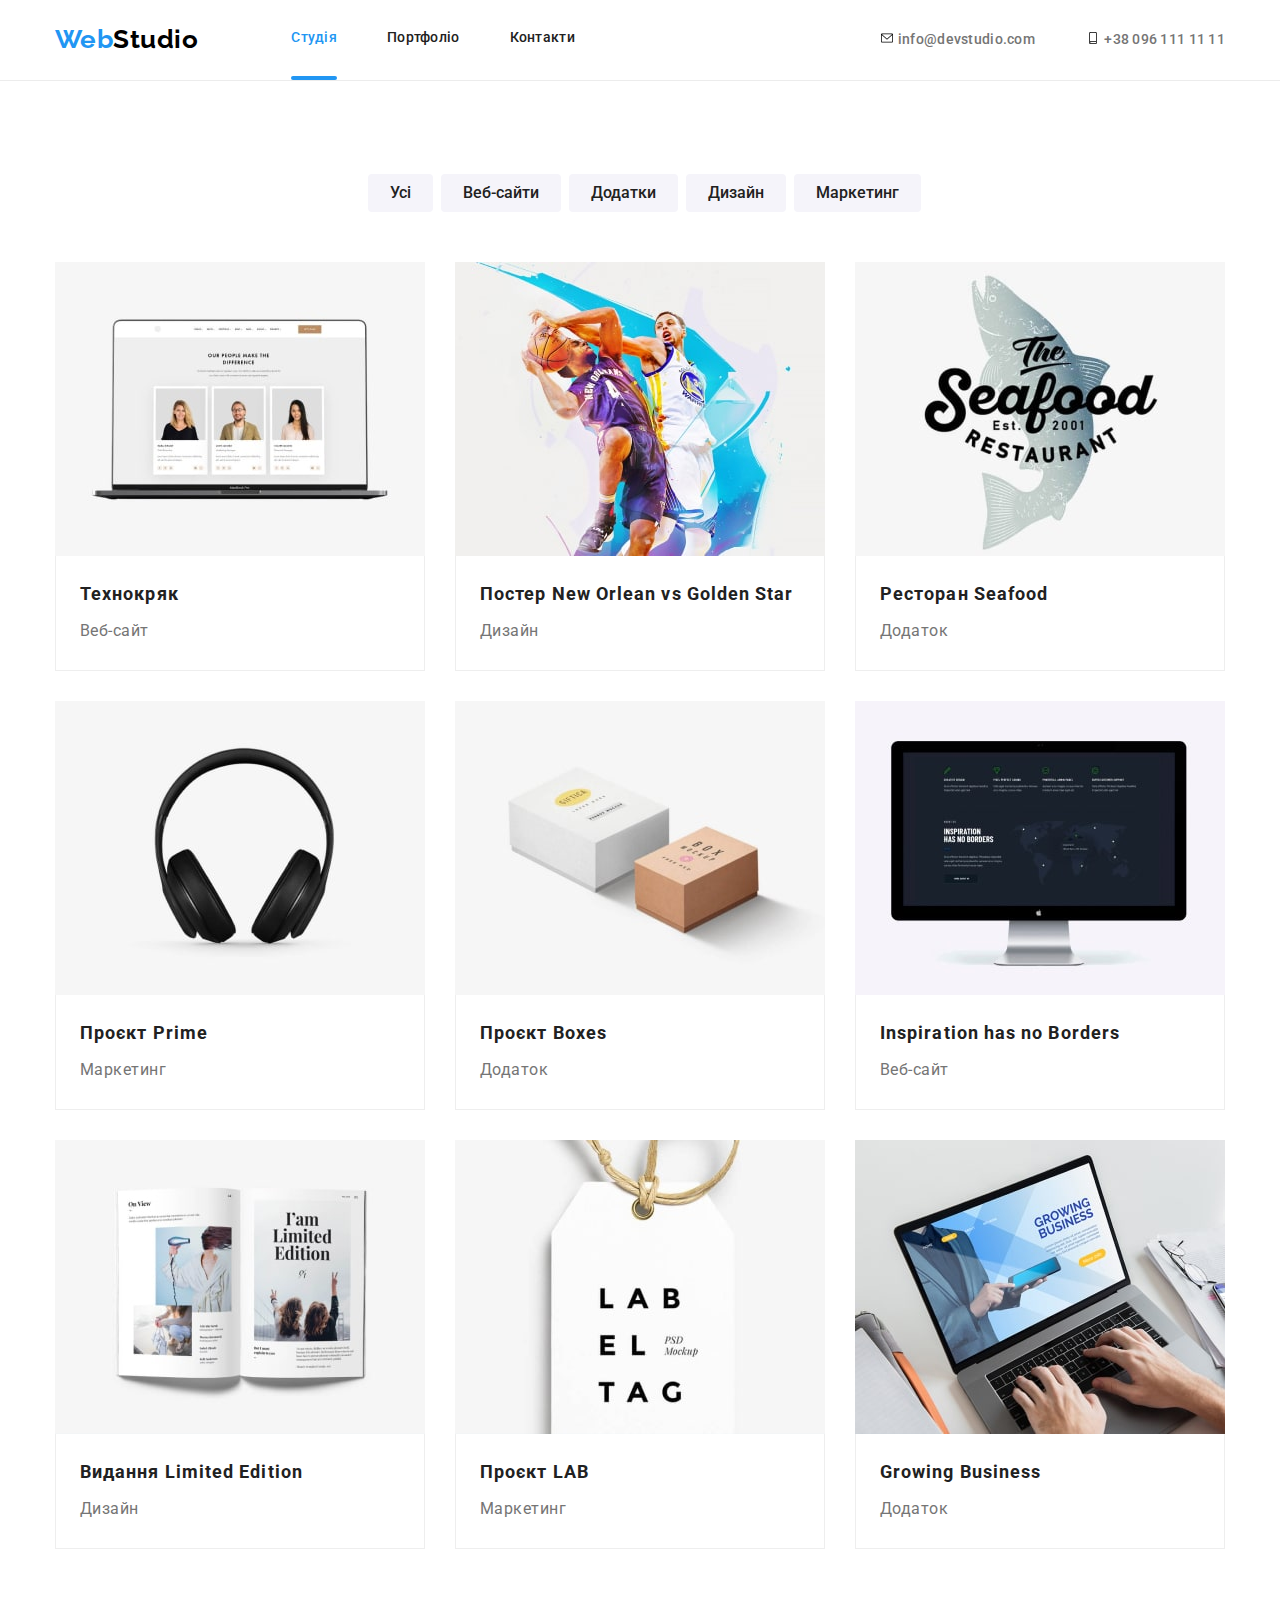
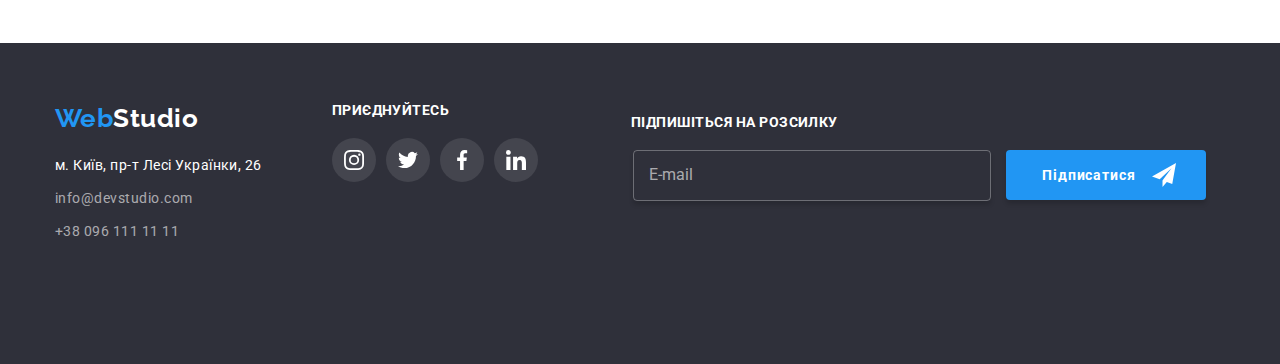
==== commit 14aa8da5: "done responsive" ====
--- a/portfolio.html
+++ b/portfolio.html
@@ -22,13 +22,13 @@
 	-->
 
 	<header class="header">
-		<div class="container ">
+		<div class="container">
 			<!-- 
 	#navigation
 -->
 			<nav class="navigation">
 				<a class="logo" href="./index.html"><span class="logo-span">Web</span>Studio</a>
-				<button type="button" class="menu-button js-open-menu " aria-expanded="false">
+				<button class="menu-toggle js-open-menu" aria-expanded="false" aria-controls="mobile-menu">
 					<svg class="navigation__burger-icon" width="24" height="16">
 						<use class="icon-menu" aria-label="Перемикач меню" href=" ./images/icons.svg#icon-menu"></use>
 						<use class="icon-cross" href="./images/icons.svg#icon-close"></use>
@@ -37,21 +37,25 @@
 				<!-- 
 	#list of navigation
  -->
-				<div class="menu-container  ">
-					<ul class="navigation-list ">
-						<li class="navigation-list__item "><a class="navigation-list__link " href="./index.html">Студія</a></li>
-						<li class="navigation-list__item "><a class="navigation-list__link navigation-list__link--curent"
-								href="./portfolio.html">Портфоліо</a>
-						</li>
-						<li class="navigation-list__item "><a class="navigation-list__link" href="">Контакти</a></li>
+				<div class="menu-container">
+					<ul class="navigation-list lists">
+						<li class="navigation-list__item">
+							<a class="navigation-list__link navigation-list__link--curent" href="./index.html">Студія</a>
+						</li>
+						<li class="navigation-list__item">
+							<a class="navigation-list__link" href="./portfolio.html">Портфоліо</a>
+						</li>
+						<li class="navigation-list__item">
+							<a class="navigation-list__link" href="">Контакти</a>
+						</li>
 					</ul>
 
 					<!-- 
 	#contacts 
 -->
-					<ul class="contacts-list ">
+					<ul class="contacts-list lists">
 						<li class="contacts-list__item">
-							<a class=" contacts-list__link" href="mailto:info@devstudio.com">
+							<a class="contacts-list__link" href="mailto:info@devstudio.com">
 								<svg class="contacts-list__icon icon" width="16" height="12">
 									<use href="./images/icons.svg#icon-envelope"></use>
 								</svg>
@@ -70,26 +74,29 @@
 				</div>
 			</nav>
 			<!-- #mobile menu -->
-			<div class="mobile-menu-container js-menu-container ">
-				<button type="button" class="menu-button mobile-button js-close-menu" aria-expanded="false">
-					<svg class="navigation__burger-icon " width="24" height="16">
+			<div class="mobile-menu-container js-menu-container">
+				<button type="button" class="menu-toggle js-close-menu">
+					<svg class="navigation__burger-icon" width="24" height="16">
 						<use class="icon-cross" href="./images/icons.svg#icon-close"></use>
 					</svg>
 				</button>
 
-				<ul class="mobile-nav ">
-					<li class="mobile-nav__item "><a class="mobile-nav__link " href="./index.html">Студія</a></li>
-					<li class="mobile-nav__item "><a class="mobile-nav__link navigation-list__link--curent"
-							href="./portfolio.html">Портфоліо</a>
-					</li>
-					<li class="mobile-nav__item "><a class="mobile-nav__link" href="">Контакти</a></li>
+				<ul class="mobile-nav">
+					<li class="mobile-nav__item">
+						<a class="mobile-nav__link navigation-list__link--curent" href="./index.html">Студія</a>
+					</li>
+					<li class="mobile-nav__item">
+						<a class="mobile-nav__link" href="./portfolio.html">Портфоліо</a>
+					</li>
+					<li class="mobile-nav__item"><a class="mobile-nav__link" href="">Контакти</a></li>
 				</ul>
 
 				<!-- 
 	#contacts 
 -->
+
 				<div class="mobile-container-bottom">
-					<ul class="mobile-contact ">
+					<ul class="mobile-contact lists">
 						<li class="mobile-contact__item">
 							<a class="mobile-contact__link mobile-contact__link--big" href="tel:+380961111111 ">
 								+38 096 111 11 11
@@ -97,25 +104,30 @@
 						</li>
 
 						<li class="mobile-contact__item">
-							<a class=" mobile-contact__link" href="mailto:info@devstudio.com">
+							<a class="mobile-contact__link" href="mailto:info@devstudio.com">
 								info@devstudio.com
 							</a>
 						</li>
 					</ul>
 					<ul class="mobile-social">
-						<li class="mobile-social__item"><a class="mobile-social__link" href="#">Instagram</a></li>
-						<li class="mobile-social__item"><a class="mobile-social__link" href="#">Twitter</a></li>
-						<li class="mobile-social__item"><a class="mobile-social__link" href="#">Facebook</a></li>
-						<li class="mobile-social__item"><a class="mobile-social__link" href="#">LinkedIn</a></li>
+						<li class="mobile-social__item">
+							<a class="mobile-social__link" href="#">Instagram</a>
+						</li>
+						<li class="mobile-social__item">
+							<a class="mobile-social__link" href="#">Twitter</a>
+						</li>
+						<li class="mobile-social__item">
+							<a class="mobile-social__link" href="#">Facebook</a>
+						</li>
+						<li class="mobile-social__item">
+							<a class="mobile-social__link" href="#">LinkedIn</a>
+						</li>
 					</ul>
 				</div>
 			</div>
-
-		</div>
-
-
 		</div>
 	</header>
+
 	<!-- 
 	 ! MAIN
 -->
@@ -152,7 +164,17 @@
 
 						<a class="portfolio-list__link" href="#">
 							<div class="thumb">
-								<img class="thumb__img" src="./images/technocrack.jpg" alt="Фото сайту" width="370" />
+								<picture>
+									<source srcset="./images/project1-dekstop.jpg 1x, 
+								./images/project1-dekstop@2x.jpg 2x" media="(min-width: 1200px)">
+									<source srcset="./images/project1-tablet.jpg  1x,
+								./images/project1-tablet@2x.jpg 2x" media="(min-width: 768px)">
+									<source srcset="./images/project1-mobile.jpg 1x,
+								./images/project1-mobile@2x.jpg 2x" media="(max-width: 767px)">
+
+									<img class="thumb__img" src="./images/project1-dekstop.jpg" alt="Фото сайту" width="370" />
+								</picture>
+
 								<p class="thumb__text">Ресурс пропонує комплексні пропозиції з різним рівнем функціоналу та сервісів.
 									Все це дозволить відвідувачу отримати вичерпні відомості про компанію чи приватну особу.</p>
 							</div>
@@ -167,7 +189,17 @@
 					<li class="portfolio-list__item">
 						<a class="portfolio-list__link" href="#">
 							<div class="thumb">
-								<img src="./images/new_orlean_vs_golden_star.jpg" alt="Постер" width="370" />
+								<picture>
+									<source srcset="./images/project2-dekstop.jpg 1x, 
+								./images/project2-dekstop@2x.jpg 2x" media="(min-width: 1200px)">
+									<source srcset="./images/project2-tablet.jpg  1x,
+								./images/project2-tablet@2x.jpg 2x" media="(min-width: 768px)">
+									<source srcset="./images/project2-mobile.jpg 1x,
+								./images/project2-mobile@2x.jpg 2x" media="(max-width: 767px)">
+
+									<img class="thumb__img" src="./images/project2-dekstop.jpg" alt="Постер" width="370" />
+								</picture>
+
 								<p class="thumb__text">Ресурс пропонує комплексні пропозиції з різним рівнем функціоналу та сервісів.
 									Все це дозволить відвідувачу отримати вичерпні відомості про компанію чи приватну особу.</p>
 							</div>
@@ -180,7 +212,17 @@
 					<li class="portfolio-list__item">
 						<a class="portfolio-list__link" href="#">
 							<div class="thumb">
-								<img src="./images/seafood.jpg" alt="Додаток" width="370" />
+								<picture>
+									<source srcset="./images/project3-dekstop.jpg 1x, 
+								./images/project3-dekstop@2x.jpg 2x" media="(min-width: 1200px)">
+									<source srcset="./images/project3-tablet.jpg  1x,
+								./images/project3-tablet@2x.jpg 2x" media="(min-width: 768px)">
+									<source srcset="./images/project3-mobile.jpg 1x,
+								./images/project3-mobile@2x.jpg 2x" media="(max-width: 767px)">
+
+									<img class="thumb__img" src="./images/project3-dekstop.jpg" alt="Додаток" width="370" />
+								</picture>
+
 								<p class="thumb__text">Ресурс пропонує комплексні пропозиції з різним рівнем функціоналу та сервісів.
 									Все це дозволить відвідувачу отримати вичерпні відомості про компанію чи приватну особу.</p>
 							</div>
@@ -193,7 +235,17 @@
 					<li class="portfolio-list__item">
 						<a class="portfolio-list__link" href="#">
 							<div class="thumb">
-								<img src="./images/prime.jpg" alt="Навушники" width="370" />
+								<picture>
+									<source srcset="./images/project4-dekstop.jpg 1x, 
+								./images/project4-dekstop@2x.jpg 2x" media="(min-width: 1200px)">
+									<source srcset="./images/project4-tablet.jpg  1x,
+								./images/project4-tablet@2x.jpg 2x" media="(min-width: 768px)">
+									<source srcset="./images/project4-mobile.jpg 1x,
+								./images/project4-mobile@2x.jpg 2x" media="(max-width: 767px)">
+
+									<img class="thumb__img" src="./images/project4-dekstop.jpg" alt="Навушники" width="370" />
+								</picture>
+
 								<p class="thumb__text">Ресурс пропонує комплексні пропозиції з різним рівнем функціоналу та сервісів.
 									Все це дозволить відвідувачу отримати вичерпні відомості про компанію чи приватну особу.</p>
 							</div>
@@ -206,7 +258,17 @@
 					<li class="portfolio-list__item">
 						<a class="portfolio-list__link" href="#">
 							<div class="thumb">
-								<img src="./images/boxes.jpg" alt="Дві коробки" width="370" />
+								<picture>
+									<source srcset="./images/project5-dekstop.jpg 1x, 
+								./images/project5-dekstop@2x.jpg 2x" media="(min-width: 1200px)">
+									<source srcset="./images/project5-tablet.jpg  1x,
+								./images/project5-tablet@2x.jpg 2x" media="(min-width: 768px)">
+									<source srcset="./images/project5-mobile.jpg 1x,
+								./images/project5-mobile@2x.jpg 2x" media="(max-width: 767px)">
+
+									<img class="thumb__img" src="./images/project5-dekstop.jpg" alt="Дві коробки" width="370" />
+								</picture>
+
 								<p class="thumb__text">Ресурс пропонує комплексні пропозиції з різним рівнем функціоналу та сервісів.
 									Все це дозволить відвідувачу отримати вичерпні відомості про компанію чи приватну особу.</p>
 							</div>
@@ -219,7 +281,17 @@
 					<li class="portfolio-list__item">
 						<a class="portfolio-list__link" href="#">
 							<div class="thumb">
-								<img src="./images/inspiration.jpg" alt="Веб-сайт" width="370" />
+								<picture>
+									<source srcset="./images/project6-dekstop.jpg 1x, 
+								./images/project6-dekstop@2x.jpg 2x" media="(min-width: 1200px)">
+									<source srcset="./images/project6-tablet.jpg  1x,
+								./images/project6-tablet@2x.jpg 2x" media="(min-width: 768px)">
+									<source srcset="./images/project6-mobile.jpg 1x,
+								./images/project6-mobile@2x.jpg 2x" media="(max-width: 767px)">
+
+									<img class="thumb__img" src="./images/project6-dekstop.jpg" alt="Веб-сайт" width="370" />
+								</picture>
+
 								<p class="thumb__text">Ресурс пропонує комплексні пропозиції з різним рівнем функціоналу та сервісів.
 									Все це дозволить відвідувачу отримати вичерпні відомості про компанію чи приватну особу.</p>
 							</div>
@@ -232,7 +304,17 @@
 					<li class="portfolio-list__item">
 						<a class="portfolio-list__link" href="#">
 							<div class="thumb">
-								<img src="./images/limited_edition.jpg" alt="Книга" width="370" />
+								<picture>
+									<source srcset="./images/project7-dekstop.jpg 1x, 
+								./images/project7-dekstop@2x.jpg 2x" media="(min-width: 1200px)">
+									<source srcset="./images/project7-tablet.jpg  1x,
+								./images/project7-tablet@2x.jpg 2x" media="(min-width: 768px)">
+									<source srcset="./images/project7-mobile.jpg 1x,
+								./images/project7-mobile@2x.jpg 2x" media="(max-width: 767px)">
+
+									<img class="thumb__img" src="./images/project7-dekstop.jpg" alt="Книга" width="370" />
+								</picture>
+
 								<p class="thumb__text">Ресурс пропонує комплексні пропозиції з різним рівнем функціоналу та сервісів.
 									Все це дозволить відвідувачу отримати вичерпні відомості про компанію чи приватну особу.</p>
 							</div>
@@ -245,7 +327,17 @@
 					<li class="portfolio-list__item">
 						<a class="portfolio-list__link" href="#">
 							<div class="thumb">
-								<img src="./images/lab.jpg" alt="Бирка" width="370" />
+								<picture>
+									<source srcset="./images/project8-dekstop.jpg 1x, 
+								./images/project8-dekstop@2x.jpg 2x" media="(min-width: 1200px)">
+									<source srcset="./images/project8-tablet.jpg  1x,
+								./images/project8-tablet@2x.jpg 2x" media="(min-width: 768px)">
+									<source srcset="./images/project8-mobile.jpg 1x,
+								./images/project8-mobile@2x.jpg 2x" media="(max-width: 767px)">
+
+									<img class="thumb__img" src="./images/project8-dekstop.jpg" alt="Бирка" width="370" />
+								</picture>
+
 								<p class="thumb__text">Ресурс пропонує комплексні пропозиції з різним рівнем функціоналу та сервісів.
 									Все це дозволить відвідувачу отримати вичерпні відомості про компанію чи приватну особу.</p>
 							</div>
@@ -258,7 +350,17 @@
 					<li class="portfolio-list__item">
 						<a class="portfolio-list__link" href="#">
 							<div class="thumb">
-								<img src="./images/business.jpg" alt="Додаток" width="370" />
+								<picture>
+									<source srcset="./images/project9-dekstop.jpg 1x, 
+								./images/project9-dekstop@2x.jpg 2x" media="(min-width: 1200px)">
+									<source srcset="./images/project9-tablet.jpg  1x,
+								./images/project9-tablet@2x.jpg 2x" media="(min-width: 768px)">
+									<source srcset="./images/project9-mobile.jpg 1x,
+								./images/project9-mobile@2x.jpg 2x" media="(max-width: 767px)">
+
+									<img class="thumb__img" src="./images/project9-dekstop.jpg" alt="Додаток" width="370" />
+								</picture>
+
 								<p class="thumb__text">Ресурс пропонує комплексні пропозиції з різним рівнем функціоналу та сервісів.
 									Все це дозволить відвідувачу отримати вичерпні відомості про компанію чи приватну особу.</p>
 							</div>
--- a/css/main.min.css
+++ b/css/main.min.css
@@ -1 +1 @@
-body{background-color:var(--primary-background-color);font-family:"Roboto",sans-serif;color:var(--primary-text-color);letter-spacing:.03em}a{text-decoration:none}.section{padding-top:60px;padding-bottom:60px}@media(min-width: 1200px){.section{padding-top:94px;padding-bottom:94px}}.section__title{margin-bottom:50px;font-weight:700;font-size:28px;line-height:1.17;text-align:center;color:var(--title-text-color)}@media(min-width: 1200px){.section__title{font-size:36px}}.icon{display:inline-block}img{display:block;max-width:100%}h1,h2,h3,h4,h5,h6,p{margin:0;padding:0}:root{--title-text-color: #212121;--primary-text-color: #757575;--secondary-text-color: #ffffff;--link-text-color: rgba(255, 255, 255, 0.6);--button-text-color: #212121;--font-text-color: #000000;--icon-color: #afb1b8;--brand-color: #2196f3;--card-gap: 30px;--primary-font-size: 14px;--primary-letter-spacing: 0.03em;--secondary-letter-spacing: 0.06em;--border-color: #eeeeee;--hover-focus-color: #2196f3;--timing-function: cubic-bezier(0.4, 0, 0.2, 1);--primary-background-color: #ffffff;--secondary-background-color: #f5f4fa;--footer-hero-background-color: #2f303a;--button-background-color: #f5f4fa;--active-button-background-color: #2196f3}.portfolio-list,.filter-list,.address-list,.client-group__list,.team-list,.benefits-list,.social-links__list,.contacts-list,.navigation-list,.mobile-social,.mobile-contact,.mobile-nav{padding:0;margin:0;list-style:none}.container{margin-right:auto;margin-left:auto;padding-left:15px;padding-right:15px}@media(min-width: 480px){.container{width:480px}}@media(min-width: 768px){.container{width:768px}}@media(min-width: 1200px){.container{width:1200px}}.flex-container{display:-webkit-box;display:-ms-flexbox;display:flex;-webkit-box-align:center;-ms-flex-align:center;align-items:center}.address-container{margin-right:0;margin-bottom:60px}@media(min-width: 768px){.address-container{margin:0}}@media(min-width: 1200px){.address-container{margin-right:70px}}.button{cursor:pointer;font-weight:700;line-height:1.88;text-align:center;letter-spacing:var(--secondary-letter-spacing);color:var(--secondary-text-color);background-color:var(--active-button-background-color);border:none;border-radius:4px;padding:10px 32px;-webkit-transition:background 250ms var(--timing-function);transition:background 250ms var(--timing-function);-webkit-transition:-webkit-box-shadow 250ms var(--timing-function);transition:-webkit-box-shadow 250ms var(--timing-function);transition:box-shadow 250ms var(--timing-function);transition:box-shadow 250ms var(--timing-function), -webkit-box-shadow 250ms var(--timing-function)}.modal__button{cursor:pointer;position:absolute;top:8px;right:8px;display:-webkit-box;display:-ms-flexbox;display:flex;-webkit-box-pack:center;-ms-flex-pack:center;justify-content:center;-webkit-box-align:center;-ms-flex-align:center;align-items:center;width:30px;height:30px;background-color:rgba(0,0,0,0);border:1px solid rgba(0,0,0,.1);border-radius:50%;-webkit-transition:fill 250ms var(--timing-function);transition:fill 250ms var(--timing-function)}.modal__button:hover{fill:var(--hover-focus-color)}.modal-form__button{cursor:pointer;display:block;margin:0 auto;width:200px;height:50px;font-weight:700;font-size:16px;line-height:1.9;text-align:center;letter-spacing:.06em;background-color:var(--active-button-background-color);color:var(--secondary-text-color);-webkit-box-shadow:0px 4px 4px rgba(0,0,0,.15);box-shadow:0px 4px 4px rgba(0,0,0,.15);border:0;border-radius:4px;-webkit-transition:background-color 250ms var(--timing-function);transition:background-color 250ms var(--timing-function)}.filter-list__button{border:none;border-radius:4px;padding:6px 22px;font-family:inherit;font-size:16px;font-weight:500;line-height:1.62;text-align:center;cursor:pointer;background-color:var(--button-background-color);color:var(--button-text-color);-webkit-transition:background-color 250ms var(--timing-function);transition:background-color 250ms var(--timing-function);-webkit-transition:-webkit-box-shadow 250ms var(--timing-function);transition:-webkit-box-shadow 250ms var(--timing-function);transition:box-shadow 250ms var(--timing-function);transition:box-shadow 250ms var(--timing-function), -webkit-box-shadow 250ms var(--timing-function);-webkit-transition:color 250ms var(--timing-function);transition:color 250ms var(--timing-function)}.filter-list__button:hover,.filter-list__button:focus{background-color:var(--active-button-background-color);color:var(--secondary-text-color);-webkit-box-shadow:0px 3px 1px rgba(0,0,0,.1),0px 1px 2px rgba(0,0,0,.08),0px 2px 2px rgba(0,0,0,.12);box-shadow:0px 3px 1px rgba(0,0,0,.1),0px 1px 2px rgba(0,0,0,.08),0px 2px 2px rgba(0,0,0,.12)}.header{position:relative;outline:1px solid #ececec}.navigation{height:60px;display:-webkit-box;display:-ms-flexbox;display:flex;-webkit-box-align:center;-ms-flex-align:center;align-items:center}@media(min-width: 768px){.navigation{display:-webkit-box;display:-ms-flexbox;display:flex;height:80px}}.menu-container{display:none}@media(min-width: 768px){.menu-container{padding:0;background-color:rgba(0,0,0,0);position:static;display:-webkit-box;display:-ms-flexbox;display:flex;-webkit-box-align:center;-ms-flex-align:center;align-items:center;width:100%;display:flex;margin-left:93px}}@media(min-width: 1200px){.menu-container{display:-webkit-box;display:-ms-flexbox;display:flex;-webkit-box-pack:justify;-ms-flex-pack:justify;justify-content:space-between}}.mobile-menu-container{position:relative;display:none;position:relative;padding:48px 40px;position:absolute;background-color:#fff;width:100%;height:90vmax;left:0;top:0;z-index:20}.mobile-menu-container.is-open{display:block}.mobile-container-bottom{position:absolute;bottom:50px}.mobile-nav{font-weight:500;font-size:40px;line-height:47px;letter-spacing:.02em}.mobile-nav__item{margin-bottom:32px}.mobile-nav__item:nth-last-child(1){margin-bottom:0}.mobile-nav__link{color:var(--title-text-color)}.mobile-contact{font-weight:500;font-weight:500;font-size:24px;line-height:1.2;letter-spacing:.02em;color:var(--primary-text-color)}.mobile-contact__item{margin-bottom:32px}.mobile-contact__item:nth-last-child(1){margin-bottom:64px}.mobile-contact__link{color:var(--primary-text-color)}.mobile-contact__link--big{color:var(--brand-color);font-size:24px}@media(min-width: 350px){.mobile-contact__link--big{font-size:34px}}.mobile-social{display:-webkit-box;display:-ms-flexbox;display:flex;width:100%}@media(max-width: 350px){.mobile-social{-ms-flex-wrap:wrap;flex-wrap:wrap}}.mobile-social__item{padding:0 10px;border-left:1px solid rgba(33,33,33,.2)}@media(max-width: 350px){.mobile-social__item{border-left:1px solid rgba(33,33,33,.2);-ms-flex-preferred-size:50%;flex-basis:50%;margin-bottom:10px;border:none;padding-left:0;padding-right:10px}}.mobile-social__item:nth-child(1){border:none;padding-left:0;padding-right:10px}.mobile-social__link{color:var(--brand-color);font-weight:500;font-size:18px;line-height:1.22;letter-spacing:.02em}@media(max-width: 480px){.mobile-social__link{font-size:16px}}.mobile-button{position:absolute}.navigation-list{display:block;text-align:start}@media(min-width: 768px){.navigation-list{display:-webkit-box;display:-ms-flexbox;display:flex;font-weight:500;font-size:var(--primary-font-size);line-height:1.14;letter-spacing:.02em}}@media(min-width: 768px){.navigation-list__item+.navigation-list__item{margin-left:50px}}.navigation-list__link{display:block;-webkit-transition:color 250ms var(--timing-function);transition:color 250ms var(--timing-function)}@media(min-width: 768px){.navigation-list__link{padding-top:32px;padding-bottom:32px}}.navigation-list__link{text-decoration:none;color:var(--title-text-color)}.navigation-list__link--curent{color:var(--hover-focus-color)}@media(min-width: 768px){.navigation-list__link--curent::after{position:relative;top:30px;content:"";display:block;border-bottom:4px solid var(--hover-focus-color);border-radius:2px}}.navigation-list__link:hover,.navigation-list__link:focus{color:var(--hover-focus-color)}.menu-button{padding:0;border:none;background-color:rgba(0,0,0,0);width:40px;height:40px;display:-webkit-box;display:-ms-flexbox;display:flex;-webkit-box-pack:center;-ms-flex-pack:center;justify-content:center;-webkit-box-align:center;-ms-flex-align:center;align-items:center;margin-left:auto;z-index:40}@media(min-width: 768px){.menu-button{display:none}}.menu-button .icon-cross{display:none}.menu-button.is-open .icon-cross{display:block}.menu-button.is-open .icon-menu{display:none}.contacts-list{display:block;text-align:center;margin-left:auto;font-size:var(--primary-font-size)}@media(min-width: 768px){.contacts-list{text-align:start;display:block;font-size:12px;padding-top:19px;padding-bottom:19px}}@media(min-width: 1200px){.contacts-list{display:-webkit-box;display:-ms-flexbox;display:flex;margin-left:auto}}@media(min-width: 1200px){.contacts-list__item+.contacts-list__item{margin-left:50px}}@media(min-width: 768px){.contacts-list__item:nth-child(1){margin-bottom:10px}}@media(min-width: 320px){.contacts-list__item:nth-child(1){margin-bottom:10px}}@media(min-width: 320px){.contacts-list__item:nth-child(1){margin-bottom:0px}}.contacts-list__link{display:block;text-decoration:none;color:var(--primary-text-color);-webkit-transition:color 250ms var(--timing-function);transition:color 250ms var(--timing-function);-webkit-transition:fill 250ms var(--timing-function);transition:fill 250ms var(--timing-function)}.contacts-list__link:hover,.contacts-list__link:focus{color:var(--hover-focus-color);fill:var(--hover-focus-color)}.contacts-list__link__icon{margin-right:8px;fill:currentColor;vertical-align:middle}.logo{font-family:"Raleway",sans-serif;text-decoration:none;font-weight:700;font-size:26px;line-height:1.2;color:var(--font-text-color);-webkit-transition:color 250ms var(--timing-function);transition:color 250ms var(--timing-function)}.logo:hover,.logo:focus{color:var(--hover-focus-color)}.logo-span{color:var(--hover-focus-color)}.footer .logo{display:block;color:var(--secondary-text-color);margin-bottom:20px;-webkit-transition:color 250ms var(--timing-function);transition:color 250ms var(--timing-function)}.footer .logo:hover,.footer .logo:focus{color:var(--hover-focus-color)}.social-links__list{margin-left:-10px;display:-webkit-box;display:-ms-flexbox;display:flex;-webkit-box-pack:center;-ms-flex-pack:center;justify-content:center}.social-links__item{margin-left:10px;color:var(--icon-color);width:44px;height:44px;display:-webkit-box;display:-ms-flexbox;display:flex;-webkit-box-pack:center;-ms-flex-pack:center;justify-content:center;-webkit-box-align:center;-ms-flex-align:center;align-items:center;cursor:pointer;border-radius:50%;-webkit-transition:background-color 250ms var(--timing-function);transition:background-color 250ms var(--timing-function);-webkit-transition:color 250ms var(--timing-function);transition:color 250ms var(--timing-function)}.social-links__item:hover{background-color:var(--hover-focus-color);color:var(--secondary-text-color)}.social-links__link{padding:0;margin:0;color:inherit;text-decoration:none;font-size:0}.social-links__icon{fill:currentColor}.backdrop{position:fixed;top:0;left:0;width:100%;height:100%;background:rgba(0,0,0,.2);visibility:visible;opacity:1;padding:94px 15px;display:-webkit-box;display:-ms-flexbox;display:flex;-webkit-box-pack:center;-ms-flex-pack:center;justify-content:center;-webkit-box-align:center;-ms-flex-align:center;align-items:center;-webkit-transition:opacity 250ms var(--timing-function);transition:opacity 250ms var(--timing-function);-webkit-transition:visibility 250ms var(--timing-function);transition:visibility 250ms var(--timing-function)}@media(min-width: 767px){.backdrop{display:block}}.backdrop.is-hidden{opacity:0;visibility:hidden;pointer-events:none}.backdrop.is-hidden .modal{-webkit-transform:translate(-50%, -50%) scale(0.9);transform:translate(-50%, -50%) scale(0.9);-webkit-transition:opacity 250ms var(--timing-function);transition:opacity 250ms var(--timing-function);-webkit-transition:visibility 250ms var(--timing-function);transition:visibility 250ms var(--timing-function);-webkit-transition:-webkit-transform 250ms var(--timing-function);transition:-webkit-transform 250ms var(--timing-function);transition:transform 250ms var(--timing-function);transition:transform 250ms var(--timing-function), -webkit-transform 250ms var(--timing-function)}.modal{position:relative;max-width:450px;padding:40px;z-index:100;overflow:scroll;background:var(--primary-background-color);-webkit-box-shadow:0px 1px 3px rgba(0,0,0,.12),0px 1px 1px rgba(0,0,0,.14),0px 2px 1px rgba(0,0,0,.2);box-shadow:0px 1px 3px rgba(0,0,0,.12),0px 1px 1px rgba(0,0,0,.14),0px 2px 1px rgba(0,0,0,.2);border-radius:4px}@media(min-width: 768px){.modal{left:50%;top:50%;max-width:528px;-webkit-transform:translate(-50%, -50%) scale(1);transform:translate(-50%, -50%) scale(1);-webkit-transition:-webkit-transform 250ms var(--timing-function);transition:-webkit-transform 250ms var(--timing-function);transition:transform 250ms var(--timing-function);transition:transform 250ms var(--timing-function), -webkit-transform 250ms var(--timing-function)}}.modal-group{width:100%;height:100%}.modal-form__title{margin-bottom:12px;font-weight:700;font-size:20px;line-height:1.15;text-align:center;color:var(--title-text-color)}.modal-form__label{display:block;font-weight:400;font-size:12px;line-height:1.2;letter-spacing:.01em;margin-bottom:4px;color:var(--primary-text-color)}.modal-group__input{display:block;position:relative;padding-left:38px;padding-right:10px;margin-bottom:10px;width:100%;height:40px;border:1px solid rgba(33,33,33,.2);border-radius:4px;outline:none}.modal-group__input{display:block;position:relative;padding-left:38px;padding-right:10px;margin-bottom:10px;width:100%;height:40px;border:1px solid rgba(33,33,33,.2);border-radius:4px;outline:none}.modal-group__input:focus{border-color:var(--active-button-background-color)}.modal-group__input:focus+.modal-group__icon{fill:var(--hover-focus-color)}.modal-group{position:relative}.modal-group__icon{position:absolute;top:50%;left:14px;-webkit-transform:translateY(-50%);transform:translateY(-50%)}.modal-form__textarea{font-family:inherit;border:1px solid rgba(33,33,33,.2);border-radius:4px;resize:none;width:100%;height:120px;padding:12px;font-size:12px;margin-bottom:20px;outline:none}.modal-form__textarea:focus{border-color:var(--active-button-background-color)}.modal-form__textarea::-webkit-input-placeholder{margin-bottom:20px;font-weight:400;font-size:12px;line-height:14px;letter-spacing:.01em;color:rgba(117,117,117,.5)}.modal-form__textarea::-moz-placeholder{margin-bottom:20px;font-weight:400;font-size:12px;line-height:14px;letter-spacing:.01em;color:rgba(117,117,117,.5)}.modal-form__textarea:-ms-input-placeholder{margin-bottom:20px;font-weight:400;font-size:12px;line-height:14px;letter-spacing:.01em;color:rgba(117,117,117,.5)}.modal-form__textarea::-ms-input-placeholder{margin-bottom:20px;font-weight:400;font-size:12px;line-height:14px;letter-spacing:.01em;color:rgba(117,117,117,.5)}.modal-form__textarea::placeholder{margin-bottom:20px;font-weight:400;font-size:12px;line-height:14px;letter-spacing:.01em;color:rgba(117,117,117,.5)}.modal-form__checkbox{position:absolute;-webkit-appearance:none;-moz-appearance:none;appearance:none}.modal-form__box{position:relative;display:inline-block;width:16px;height:15px;border-radius:4px;border:2px solid var(--button-text-color);vertical-align:middle}.modal-form__box-icon{opacity:0;position:absolute;top:-2px;left:-2px;height:15px;width:16px}.modal-form__checkbox:checked+.modal-form__box>.modal-form__box-icon{border-radius:4px;background-color:var(--active-button-background-color);opacity:1}.modal-form__checkbox-text{display:inline;font-size:14px;line-height:1.7;color:var(--primary-text-color);margin-bottom:30px}.modal-form__link{color:var(--active-button-background-color)}.modal-form__link:hover{color:#2d73ac}.modal-form__button:focus,.modal-form__button:hover{border:0;background-color:#188ce8}.check{display:inline-block;margin-bottom:20px}@media(max-width: 1199px){.form-send{max-width:450px;margin:auto}}@media(min-width: 1200px){.form-send{max-width:570px}}.form-send__text{font-weight:700;font-size:var(--primary-font-size);text-transform:uppercase;color:var(--secondary-text-color);margin-bottom:20px}.form-group{display:-webkit-box;display:-ms-flexbox;display:flex;-webkit-box-pack:justify;-ms-flex-pack:justify;justify-content:space-between;border:none;padding:0}@media(max-width: 1200px){.form-group{display:block}}.form-group__email{display:inline-block;margin-right:15px;padding-left:15px;padding-top:15px;padding-bottom:15px;border:1px solid rgba(255,255,255,.3);-webkit-box-shadow:0px 4px 4px rgba(0,0,0,.15);box-shadow:0px 4px 4px rgba(0,0,0,.15);border-radius:4px;background-color:rgba(0,0,0,0);color:var(--secondary-text-color)}@media(max-width: 1200px){.form-group__email{margin-right:0;width:100%;margin-bottom:20px}}@media(min-width: 1200px){.form-group__email{width:358px}}.form-group__email::-webkit-input-placeholder{color:rgba(255,255,255,.6)}.form-group__email::-moz-placeholder{color:rgba(255,255,255,.6)}.form-group__email:-ms-input-placeholder{color:rgba(255,255,255,.6)}.form-group__email::-ms-input-placeholder{color:rgba(255,255,255,.6)}.form-group__email::placeholder{color:rgba(255,255,255,.6)}.form-group__submit{cursor:pointer;position:relative;width:200px;height:50px;padding-right:62px;padding-left:28px;-webkit-box-shadow:0px 4px 4px rgba(0,0,0,.15);box-shadow:0px 4px 4px rgba(0,0,0,.15);border:none;border-radius:4px;background-color:var(--active-button-background-color);font-weight:700;font-size:var(--primary-font-size);letter-spacing:.06em;color:var(--secondary-text-color);-webkit-transition:background 250ms var(--timing-function);transition:background 250ms var(--timing-function);-webkit-transition:-webkit-box-shadow 250ms var(--timing-function);transition:-webkit-box-shadow 250ms var(--timing-function);transition:box-shadow 250ms var(--timing-function);transition:box-shadow 250ms var(--timing-function), -webkit-box-shadow 250ms var(--timing-function)}.form-group__submit:hover,.form-group__submit:focus{background:#188ce8;-webkit-box-shadow:0px 4px 4px rgba(0,0,0,.15);box-shadow:0px 4px 4px rgba(0,0,0,.15)}.form-group__icon{position:absolute;display:block;top:25%;right:15%}.hero{position:relative;margin:0 auto;text-align:center;max-width:1600px;padding-top:200px;padding-bottom:200px;background-image:-webkit-gradient(linear, left top, right top, from(rgba(47, 48, 58, 0.4)), to(rgba(47, 48, 58, 0.4))),url("../images/bgi.jpg");background-image:linear-gradient(to right, rgba(47, 48, 58, 0.4), rgba(47, 48, 58, 0.4)),url("../images/bgi.jpg");background-position:center;background-repeat:no-repeat;background-size:cover}@media(max-width: 1200px){.hero{padding-top:118px;padding-bottom:118px}}.hero__title{max-width:360px;margin:0px auto 30px auto;color:var(--secondary-text-color);font-weight:900;font-size:26px;line-height:1.62;letter-spacing:var(--secondary-letter-spacing);text-transform:uppercase}@media(min-width: 1200px){.hero__title{max-width:696px;font-size:44px}}.hero .button:hover,.hero .button:focus{background:#188ce8;-webkit-box-shadow:0px 4px 4px rgba(0,0,0,.15);box-shadow:0px 4px 4px rgba(0,0,0,.15)}.services{padding-top:0}@media(max-width: 1200px){.services{display:none}}.services-group{position:relative;z-index:-1}.services-group__text{margin:0;height:70px;width:100%;position:absolute;bottom:0;left:0;display:-webkit-box;display:-ms-flexbox;display:flex;-webkit-box-pack:center;-ms-flex-pack:center;justify-content:center;-webkit-box-align:center;-ms-flex-align:center;align-items:center;font-weight:700;font-size:14px;line-height:1.2;text-transform:uppercase;color:var(--secondary-text-color);background:rgba(47,48,58,.8)}.services-list{display:-webkit-box;display:-ms-flexbox;display:flex;-ms-flex-wrap:wrap;flex-wrap:wrap;margin-left:calc(-1*var(--card-gap))}.services-list__item{-ms-flex-preferred-size:calc(33.3333333333% - var(--card-gap));flex-basis:calc(33.3333333333% - var(--card-gap));margin-left:var(--card-gap)}.benefits-title{position:absolute;white-space:nowrap;width:1px;height:1px;overflow:hidden;border:0;padding:0;clip:rect(0 0 0 0);-webkit-clip-path:inset(50%);clip-path:inset(50%);margin:-1px}@media(min-width: 768px){.benefits-list{display:-webkit-box;display:-ms-flexbox;display:flex;-ms-flex-wrap:wrap;flex-wrap:wrap;margin-left:calc(-1*var(--card-gap))}}.benefits-list__item{margin-bottom:30px}@media(min-width: 768px){.benefits-list__item{-ms-flex-preferred-size:calc(50% - var(--card-gap));flex-basis:calc(50% - var(--card-gap));margin-left:var(--card-gap)}}@media(min-width: 1200px){.benefits-list__item{-ms-flex-preferred-size:calc(25% - var(--card-gap));flex-basis:calc(25% - var(--card-gap));margin-left:var(--card-gap)}}.benefits-list__title{margin-bottom:10px;font-weight:700;font-size:var(--primary-font-size);line-height:1.14;text-transform:uppercase;color:var(--title-text-color)}@media(max-width: 767px){.benefits-list__title{text-align:center}}.benefits-list__text{font-size:var(--primary-font-size);line-height:1.71}.benefits-group{display:-webkit-box;display:-ms-flexbox;display:flex;-webkit-box-pack:center;-ms-flex-pack:center;justify-content:center;-webkit-box-align:center;-ms-flex-align:center;align-items:center;width:100%;height:120px;background-color:var(--button-background-color);border-radius:4px;text-align:center;margin-bottom:30px}@media(min-width: 1200px){.benefits-group{width:270px}}.team{background-color:var(--secondary-background-color)}.team-group{padding-top:30px;padding-bottom:24px;text-align:center}@media(min-width: 1200px){.team-group{padding-top:30px;padding-bottom:30px}}.team-group__title{font-size:16px;margin-bottom:10px;font-weight:500;line-height:1.19;color:var(--title-text-color)}.team-group__subtitle{margin:0;margin-bottom:16px;line-height:1.19}.team-list{display:-webkit-box;display:-ms-flexbox;display:flex;-ms-flex-wrap:wrap;flex-wrap:wrap;margin-left:calc(-1*var(--card-gap))}@media(min-width: 320px){.team-list{display:block}}@media(min-width: 768px){.team-list{display:-webkit-box;display:-ms-flexbox;display:flex}}.team-list__item{margin-bottom:30px;border-radius:0px 0px 4px 4px;-webkit-box-shadow:0px 1px 3px rgba(0,0,0,.12),0px 1px 1px rgba(0,0,0,.14),0px 2px 1px rgba(0,0,0,.2);box-shadow:0px 1px 3px rgba(0,0,0,.12),0px 1px 1px rgba(0,0,0,.14),0px 2px 1px rgba(0,0,0,.2);background-color:var(--secondary-text-color);margin-left:var(--card-gap)}@media(min-width: 768px){.team-list__item{-ms-flex-preferred-size:calc(50% - var(--card-gap));flex-basis:calc(50% - var(--card-gap))}}@media(min-width: 1200px){.team-list__item{margin-bottom:0px;-ms-flex-preferred-size:calc(25% - var(--card-gap));flex-basis:calc(25% - var(--card-gap));margin-left:var(--card-gap);border-radius:0px 0px 4px 4px;-webkit-box-shadow:0px 1px 3px rgba(0,0,0,.12),0px 1px 1px rgba(0,0,0,.14),0px 2px 1px rgba(0,0,0,.2);box-shadow:0px 1px 3px rgba(0,0,0,.12),0px 1px 1px rgba(0,0,0,.14),0px 2px 1px rgba(0,0,0,.2);background-color:var(--secondary-text-color)}}.client-group__list{display:-webkit-box;display:-ms-flexbox;display:flex;-ms-flex-wrap:wrap;flex-wrap:wrap;margin-left:calc(-1*var(--card-gap))}@media(max-width: 480px){.client-group__list{-ms-flex-preferred-size:calc(50% - var(--card-gap));flex-basis:calc(50% - var(--card-gap))}}.client-group__item{-ms-flex-preferred-size:calc(50% - var(--card-gap));flex-basis:calc(50% - var(--card-gap));height:92px;margin-bottom:var(--card-gap);margin-left:var(--card-gap)}@media(min-width: 768px){.client-group__item{-ms-flex-preferred-size:calc(33.3333333333% - var(--card-gap));flex-basis:calc(33.3333333333% - var(--card-gap));margin-left:var(--card-gap)}}@media(min-width: 1200px){.client-group__item{-ms-flex-preferred-size:calc(16.6666666667% - var(--card-gap));flex-basis:calc(16.6666666667% - var(--card-gap));margin-left:var(--card-gap)}}.client-group__link{display:-webkit-box;display:-ms-flexbox;display:flex;-webkit-box-pack:center;-ms-flex-pack:center;justify-content:center;-webkit-box-align:center;-ms-flex-align:center;align-items:center;width:100%;height:100%;color:var(--icon-color);border:1px solid #afb1b8;border-radius:4px;-webkit-transition:color 250ms var(--timing-function);transition:color 250ms var(--timing-function);-webkit-transition:border 250ms var(--timing-function);transition:border 250ms var(--timing-function)}.client-group__link:hover,.client-group__link:focus{color:var(--hover-focus-color);border:1px solid var(--hover-focus-color)}.client-group__icon{fill:currentColor}.footer{background-color:var(--footer-hero-background-color);width:100%;padding-top:60px;padding-bottom:60px}@media(max-width: 1200px){.footer{text-align:center}}@media(min-width: 768px){.footer__tablet-group{-ms-flex-pack:distribute;justify-content:space-around;display:-webkit-box;display:-ms-flexbox;display:flex;margin-bottom:60px}}@media(min-width: 1200px){.footer__tablet-group{display:-webkit-box;display:-ms-flexbox;display:flex}}@media(min-width: 1200px){.footer .container{-webkit-box-align:baseline;-ms-flex-align:baseline;align-items:baseline;display:-webkit-box;display:-ms-flexbox;display:flex;align-items:baseline}}@media(max-width: 767px){.footer-social{margin-bottom:60px}}@media(min-width: 768px){.footer-social{margin:0}}@media(min-width: 1200px){.footer-social{margin-right:93px}}.footer-social__title{font-size:var(--primary-font-size);font-weight:700;line-height:1.1;letter-spacing:.03em;text-transform:uppercase;color:var(--secondary-text-color);margin-bottom:20px}.footer-social__item{background-color:rgba(255,255,255,.1);color:#fff;-webkit-transition:color 250ms var(--timing-function);transition:color 250ms var(--timing-function);-webkit-transition:background-color 250ms var(--timing-function);transition:background-color 250ms var(--timing-function)}.footer-social__item:hover{background-color:var(--hover-focus-color);color:var(--secondary-text-color)}.maplink{display:block;text-decoration:none;font-size:var(--primary-font-size);line-height:1.71;color:var(--secondary-text-color);-webkit-transition:color 250ms var(--timing-function);transition:color 250ms var(--timing-function)}.maplink:hover,.maplink:focus{color:var(--hover-focus-color)}.address-list{margin-bottom:-9px;font-style:normal}.address-list__contact{display:block;text-decoration:none;padding-top:0;padding-bottom:0;margin-left:0;font-weight:400;font-size:var(--primary-font-size);line-height:1.71;color:var(--link-text-color);-webkit-transition:color 250ms var(--timing-function);transition:color 250ms var(--timing-function)}.address-list__contact:hover,.address-list__contact:focus{color:var(--hover-focus-color)}.address-list__item{margin-bottom:9px}.filter-title{position:absolute;white-space:nowrap;width:1px;height:1px;overflow:hidden;border:0;padding:0;clip:rect(0 0 0 0);-webkit-clip-path:inset(50%);clip-path:inset(50%);margin:-1px}.filter-list{display:-webkit-box;display:-ms-flexbox;display:flex;-ms-flex-wrap:wrap;flex-wrap:wrap;-webkit-box-pack:start;-ms-flex-pack:start;justify-content:start;margin-bottom:50px}@media(min-width: 768px){.filter-list{-webkit-box-pack:center;-ms-flex-pack:center;justify-content:center}}.filter-list__item{margin-left:8px}@media(max-width: 767px){.filter-list__item{margin-bottom:15px}}.portfolio-list{display:-webkit-box;display:-ms-flexbox;display:flex;-ms-flex-wrap:wrap;flex-wrap:wrap;margin-left:calc(-1*var(--card-gap));margin-bottom:calc(-1*var(--card-gap))}.portfolio-list__item{position:relative;-ms-flex-wrap:wrap;flex-wrap:wrap;width:100%;margin-bottom:var(--card-gap);margin-left:var(--card-gap)}@media(min-width: 768px){.portfolio-list__item{-ms-flex-preferred-size:calc(50% - var(--card-gap));flex-basis:calc(50% - var(--card-gap))}}@media(min-width: 1200px){.portfolio-list__item{-ms-flex-preferred-size:calc(33.3333333333% - var(--card-gap));flex-basis:calc(33.3333333333% - var(--card-gap))}}.portfolio-list__link{height:100%;display:-webkit-box;display:-ms-flexbox;display:flex;-webkit-box-orient:vertical;-webkit-box-direction:normal;-ms-flex-direction:column;flex-direction:column;color:var(--primary-text-color);-webkit-transition:-webkit-box-shadow 250ms var(--timing-function);transition:-webkit-box-shadow 250ms var(--timing-function);transition:box-shadow 250ms var(--timing-function);transition:box-shadow 250ms var(--timing-function), -webkit-box-shadow 250ms var(--timing-function)}.portfolio-list__link:hover,.portfolio-list__link:focus{-webkit-box-shadow:0px 1px 1px rgba(0,0,0,.12),0px 4px 4px rgba(0,0,0,.06),1px 4px 6px rgba(0,0,0,.16);box-shadow:0px 1px 1px rgba(0,0,0,.12),0px 4px 4px rgba(0,0,0,.06),1px 4px 6px rgba(0,0,0,.16)}.thumb{position:relative;overflow:hidden}.thumb__text{margin:0;padding:0;padding:63px 24px;position:absolute;top:0;left:0;height:100%;display:-webkit-box;display:-ms-flexbox;display:flex;-webkit-box-pack:center;-ms-flex-pack:center;justify-content:center;-webkit-box-align:center;-ms-flex-align:center;align-items:center;font-size:18px;line-height:1.6;color:var(--secondary-text-color);background-color:rgba(33,150,243,.9);-webkit-transform:translateY(100%);transform:translateY(100%);-webkit-transition:-webkit-transform 250ms var(--timing-function);transition:-webkit-transform 250ms var(--timing-function);transition:transform 250ms var(--timing-function);transition:transform 250ms var(--timing-function), -webkit-transform 250ms var(--timing-function)}@media(max-width: 768px){.thumb__text{font-weight:400;font-size:18px;line-height:1.6;letter-spacing:.03em}}.portfolio-list__link:hover .thumb__text,.portfolio-list__link:focus .thumb__text{-webkit-transform:translateY(0);transform:translateY(0)}.portfolio-group{-webkit-box-flex:1;-ms-flex-positive:1;flex-grow:1;padding-top:20px;padding-bottom:24px;padding-left:24px;padding-right:24px;border-bottom:1px solid var(--border-color);border-right:1px solid var(--border-color);border-left:1px solid var(--border-color)}.portfolio-group__title{margin-bottom:4px;color:var(--title-text-color);font-weight:700;font-size:18px;line-height:2;letter-spacing:var(--secondary-letter-spacing)}.portfolio-group__text{line-height:1.88}/*# sourceMappingURL=main.min.css.map */+body{background-color:var(--primary-background-color);font-family:"Roboto",sans-serif;color:var(--primary-text-color);letter-spacing:.03em}a{text-decoration:none}.section{padding-top:60px;padding-bottom:60px}@media(min-width: 1200px){.section{padding-top:94px;padding-bottom:94px}}.section__title{margin-bottom:50px;font-weight:700;font-size:28px;line-height:1.17;text-align:center;color:var(--title-text-color)}@media(min-width: 1200px){.section__title{font-size:36px}}.icon{display:inline-block}img{display:block;max-width:100%}h1,h2,h3,h4,h5,h6,p{margin:0;padding:0}:root{--title-text-color: #212121;--primary-text-color: #757575;--secondary-text-color: #ffffff;--link-text-color: rgba(255, 255, 255, 0.6);--button-text-color: #212121;--font-text-color: #000000;--icon-color: #afb1b8;--brand-color: #2196f3;--card-gap: 30px;--primary-font-size: 14px;--primary-letter-spacing: 0.03em;--secondary-letter-spacing: 0.06em;--border-color: #eeeeee;--hover-focus-color: #2196f3;--timing-function: cubic-bezier(0.4, 0, 0.2, 1);--primary-background-color: #ffffff;--secondary-background-color: #f5f4fa;--footer-hero-background-color: #2f303a;--button-background-color: #f5f4fa;--active-button-background-color: #2196f3}.portfolio-list,.filter-list,.address-list,.client-group__list,.team-list,.benefits-list,.services-list,.mobile-social,.mobile-contact,.mobile-nav,.social-links__list,.contacts-list,.navigation-list{padding:0;margin:0;list-style:none}.container{margin-right:auto;margin-left:auto;padding-left:15px;padding-right:15px}@media(min-width: 480px){.container{width:480px}}@media(min-width: 768px){.container{width:768px}}@media(min-width: 1200px){.container{width:1200px}}.flex-container{display:-webkit-box;display:-ms-flexbox;display:flex;-webkit-box-align:center;-ms-flex-align:center;align-items:center}.address-container{margin-right:0;margin-bottom:60px}@media(min-width: 768px){.address-container{margin:0}}@media(min-width: 1200px){.address-container{margin-right:70px}}.button{cursor:pointer;font-weight:700;line-height:1.88;text-align:center;letter-spacing:var(--secondary-letter-spacing);color:var(--secondary-text-color);background-color:var(--active-button-background-color);border:none;border-radius:4px;padding:10px 32px;-webkit-transition:background 250ms var(--timing-function);transition:background 250ms var(--timing-function);-webkit-transition:-webkit-box-shadow 250ms var(--timing-function);transition:-webkit-box-shadow 250ms var(--timing-function);transition:box-shadow 250ms var(--timing-function);transition:box-shadow 250ms var(--timing-function), -webkit-box-shadow 250ms var(--timing-function)}.modal__button{cursor:pointer;position:absolute;top:8px;right:8px;display:-webkit-box;display:-ms-flexbox;display:flex;-webkit-box-pack:center;-ms-flex-pack:center;justify-content:center;-webkit-box-align:center;-ms-flex-align:center;align-items:center;width:30px;height:30px;background-color:rgba(0,0,0,0);border:1px solid rgba(0,0,0,.1);border-radius:50%;-webkit-transition:fill 250ms var(--timing-function);transition:fill 250ms var(--timing-function)}.modal__button:hover{fill:var(--hover-focus-color)}.modal-form__button{cursor:pointer;display:block;margin:0 auto;width:200px;height:50px;font-weight:700;font-size:16px;line-height:1.9;text-align:center;letter-spacing:.06em;background-color:var(--active-button-background-color);color:var(--secondary-text-color);-webkit-box-shadow:0px 4px 4px rgba(0,0,0,.15);box-shadow:0px 4px 4px rgba(0,0,0,.15);border:0;border-radius:4px;-webkit-transition:background-color 250ms var(--timing-function);transition:background-color 250ms var(--timing-function)}.filter-list__button{border:none;border-radius:4px;padding:6px 22px;font-family:inherit;font-size:16px;font-weight:500;line-height:1.62;text-align:center;cursor:pointer;background-color:var(--button-background-color);color:var(--button-text-color);-webkit-transition:background-color 250ms var(--timing-function);transition:background-color 250ms var(--timing-function);-webkit-transition:-webkit-box-shadow 250ms var(--timing-function);transition:-webkit-box-shadow 250ms var(--timing-function);transition:box-shadow 250ms var(--timing-function);transition:box-shadow 250ms var(--timing-function), -webkit-box-shadow 250ms var(--timing-function);-webkit-transition:color 250ms var(--timing-function);transition:color 250ms var(--timing-function)}.filter-list__button:hover,.filter-list__button:focus{background-color:var(--active-button-background-color);color:var(--secondary-text-color);-webkit-box-shadow:0px 3px 1px rgba(0,0,0,.1),0px 1px 2px rgba(0,0,0,.08),0px 2px 2px rgba(0,0,0,.12);box-shadow:0px 3px 1px rgba(0,0,0,.1),0px 1px 2px rgba(0,0,0,.08),0px 2px 2px rgba(0,0,0,.12)}.header{position:relative;outline:1px solid #ececec}.navigation{height:60px;display:-webkit-box;display:-ms-flexbox;display:flex;-webkit-box-align:center;-ms-flex-align:center;align-items:center}@media(min-width: 768px){.navigation{display:-webkit-box;display:-ms-flexbox;display:flex;height:80px}}.menu-container{display:none}@media(min-width: 768px){.menu-container{padding:0;background-color:rgba(0,0,0,0);position:static;display:-webkit-box;display:-ms-flexbox;display:flex;-webkit-box-align:center;-ms-flex-align:center;align-items:center;width:100%;display:flex;margin-left:93px}}@media(min-width: 1200px){.menu-container{display:-webkit-box;display:-ms-flexbox;display:flex;-webkit-box-pack:justify;-ms-flex-pack:justify;justify-content:space-between}}.navigation-list{display:block;text-align:start}@media(min-width: 768px){.navigation-list{display:-webkit-box;display:-ms-flexbox;display:flex;font-weight:500;font-size:var(--primary-font-size);line-height:1.14;letter-spacing:.02em}}@media(min-width: 768px){.navigation-list__item+.navigation-list__item{margin-left:50px}}.navigation-list__link{display:block;-webkit-transition:color 250ms var(--timing-function);transition:color 250ms var(--timing-function)}@media(min-width: 768px){.navigation-list__link{padding-top:32px;padding-bottom:32px}}.navigation-list__link{text-decoration:none;color:var(--title-text-color)}.navigation-list__link--curent{color:var(--hover-focus-color)}@media(min-width: 768px){.navigation-list__link--curent::after{position:relative;top:30px;content:"";display:block;border-bottom:4px solid var(--hover-focus-color);border-radius:2px}}.navigation-list__link:hover,.navigation-list__link:focus{color:var(--hover-focus-color)}.contacts-list{display:block;text-align:center;margin-left:auto;line-height:1.14;letter-spacing:.02em;font-weight:500;font-size:var(--primary-font-size)}@media(min-width: 768px){.contacts-list{text-align:start;display:block;padding-top:19px;padding-bottom:19px}}@media(min-width: 1200px){.contacts-list{display:-webkit-box;display:-ms-flexbox;display:flex;margin-left:auto}}@media(min-width: 1200px){.contacts-list__item+.contacts-list__item{margin-left:50px}}@media(min-width: 768px){.contacts-list__item:nth-child(1){margin-bottom:10px}}@media(min-width: 320px){.contacts-list__item:nth-child(1){margin-bottom:10px}}@media(min-width: 320px){.contacts-list__item:nth-child(1){margin-bottom:0px}}.contacts-list__link{display:block;text-decoration:none;color:var(--primary-text-color);-webkit-transition:color 250ms var(--timing-function);transition:color 250ms var(--timing-function);-webkit-transition:fill 250ms var(--timing-function);transition:fill 250ms var(--timing-function)}.contacts-list__link:hover,.contacts-list__link:focus{color:var(--hover-focus-color);fill:var(--hover-focus-color)}.contacts-list__link__icon{margin-right:8px;fill:currentColor;vertical-align:middle}.logo{font-family:"Raleway",sans-serif;text-decoration:none;font-weight:700;font-size:26px;line-height:1.2;color:var(--font-text-color);-webkit-transition:color 250ms var(--timing-function);transition:color 250ms var(--timing-function)}.logo:hover,.logo:focus{color:var(--hover-focus-color)}.logo-span{color:var(--hover-focus-color)}.footer .logo{display:block;color:var(--secondary-text-color);margin-bottom:20px;-webkit-transition:color 250ms var(--timing-function);transition:color 250ms var(--timing-function)}.footer .logo:hover,.footer .logo:focus{color:var(--hover-focus-color)}.social-links__list{margin-left:-10px;display:-webkit-box;display:-ms-flexbox;display:flex;-webkit-box-pack:center;-ms-flex-pack:center;justify-content:center}.social-links__item{margin-left:10px;color:var(--icon-color);width:44px;height:44px;display:-webkit-box;display:-ms-flexbox;display:flex;-webkit-box-pack:center;-ms-flex-pack:center;justify-content:center;-webkit-box-align:center;-ms-flex-align:center;align-items:center;cursor:pointer;border-radius:50%;-webkit-transition:background-color 250ms var(--timing-function);transition:background-color 250ms var(--timing-function);-webkit-transition:color 250ms var(--timing-function);transition:color 250ms var(--timing-function)}.social-links__item:hover{background-color:var(--hover-focus-color);color:var(--secondary-text-color)}.social-links__link{padding:0;margin:0;color:inherit;text-decoration:none;font-size:0}.social-links__icon{fill:currentColor}.backdrop{position:fixed;top:0;left:0;width:100%;height:100%;background:rgba(0,0,0,.2);visibility:visible;opacity:1;padding:94px 15px;display:-webkit-box;display:-ms-flexbox;display:flex;-webkit-box-pack:center;-ms-flex-pack:center;justify-content:center;-webkit-box-align:center;-ms-flex-align:center;align-items:center;-webkit-transition:opacity 250ms var(--timing-function);transition:opacity 250ms var(--timing-function);-webkit-transition:visibility 250ms var(--timing-function);transition:visibility 250ms var(--timing-function)}@media(min-width: 767px){.backdrop{display:block}}.backdrop.is-hidden{opacity:0;visibility:hidden;pointer-events:none}.backdrop.is-hidden .modal{-webkit-transform:translate(-50%, -50%) scale(0.9);transform:translate(-50%, -50%) scale(0.9);-webkit-transition:opacity 250ms var(--timing-function);transition:opacity 250ms var(--timing-function);-webkit-transition:visibility 250ms var(--timing-function);transition:visibility 250ms var(--timing-function);-webkit-transition:-webkit-transform 250ms var(--timing-function);transition:-webkit-transform 250ms var(--timing-function);transition:transform 250ms var(--timing-function);transition:transform 250ms var(--timing-function), -webkit-transform 250ms var(--timing-function)}.modal{position:relative;max-width:450px;padding:40px;z-index:100;overflow:scroll;background:var(--primary-background-color);-webkit-box-shadow:0px 1px 3px rgba(0,0,0,.12),0px 1px 1px rgba(0,0,0,.14),0px 2px 1px rgba(0,0,0,.2);box-shadow:0px 1px 3px rgba(0,0,0,.12),0px 1px 1px rgba(0,0,0,.14),0px 2px 1px rgba(0,0,0,.2);border-radius:4px}@media(min-width: 768px){.modal{left:50%;top:50%;max-width:528px;-webkit-transform:translate(-50%, -50%) scale(1);transform:translate(-50%, -50%) scale(1);-webkit-transition:-webkit-transform 250ms var(--timing-function);transition:-webkit-transform 250ms var(--timing-function);transition:transform 250ms var(--timing-function);transition:transform 250ms var(--timing-function), -webkit-transform 250ms var(--timing-function)}}.modal-group{width:100%;height:100%}.modal-form__title{margin-bottom:12px;font-weight:700;font-size:20px;line-height:1.15;text-align:center;color:var(--title-text-color)}.modal-form__label{display:block;font-weight:400;font-size:12px;line-height:1.2;letter-spacing:.01em;margin-bottom:4px;color:var(--primary-text-color)}.modal-group__input{display:block;position:relative;padding-left:38px;padding-right:10px;margin-bottom:10px;width:100%;height:40px;border:1px solid rgba(33,33,33,.2);border-radius:4px;outline:none}.modal-group__input{display:block;position:relative;padding-left:38px;padding-right:10px;margin-bottom:10px;width:100%;height:40px;border:1px solid rgba(33,33,33,.2);border-radius:4px;outline:none}.modal-group__input:focus{border-color:var(--active-button-background-color)}.modal-group__input:focus+.modal-group__icon{fill:var(--hover-focus-color)}.modal-group{position:relative}.modal-group__icon{position:absolute;top:50%;left:14px;-webkit-transform:translateY(-50%);transform:translateY(-50%)}.modal-form__textarea{font-family:inherit;border:1px solid rgba(33,33,33,.2);border-radius:4px;resize:none;width:100%;height:120px;padding:12px;font-size:12px;margin-bottom:20px;outline:none}.modal-form__textarea:focus{border-color:var(--active-button-background-color)}.modal-form__textarea::-webkit-input-placeholder{margin-bottom:20px;font-weight:400;font-size:12px;line-height:14px;letter-spacing:.01em;color:rgba(117,117,117,.5)}.modal-form__textarea::-moz-placeholder{margin-bottom:20px;font-weight:400;font-size:12px;line-height:14px;letter-spacing:.01em;color:rgba(117,117,117,.5)}.modal-form__textarea:-ms-input-placeholder{margin-bottom:20px;font-weight:400;font-size:12px;line-height:14px;letter-spacing:.01em;color:rgba(117,117,117,.5)}.modal-form__textarea::-ms-input-placeholder{margin-bottom:20px;font-weight:400;font-size:12px;line-height:14px;letter-spacing:.01em;color:rgba(117,117,117,.5)}.modal-form__textarea::placeholder{margin-bottom:20px;font-weight:400;font-size:12px;line-height:14px;letter-spacing:.01em;color:rgba(117,117,117,.5)}.modal-form__checkbox{position:absolute;-webkit-appearance:none;-moz-appearance:none;appearance:none}.modal-form__box{position:relative;display:inline-block;width:16px;height:15px;border-radius:4px;border:2px solid var(--button-text-color);vertical-align:middle}.modal-form__box-icon{opacity:0;position:absolute;top:-2px;left:-2px;height:15px;width:16px}.modal-form__checkbox:checked+.modal-form__box>.modal-form__box-icon{border-radius:4px;background-color:var(--active-button-background-color);opacity:1}.modal-form__checkbox-text{display:inline;font-size:14px;line-height:1.7;color:var(--primary-text-color);margin-bottom:30px}.modal-form__link{color:var(--active-button-background-color)}.modal-form__link:hover{color:#2d73ac}.modal-form__button:focus,.modal-form__button:hover{border:0;background-color:#188ce8}.check{display:inline-block;margin-bottom:20px}@media(max-width: 1199px){.form-send{max-width:450px;margin:auto}}@media(min-width: 1200px){.form-send{max-width:570px}}.form-send__text{font-weight:700;font-size:var(--primary-font-size);text-transform:uppercase;color:var(--secondary-text-color);margin-bottom:20px}.form-group{display:-webkit-box;display:-ms-flexbox;display:flex;-webkit-box-pack:justify;-ms-flex-pack:justify;justify-content:space-between;border:none;padding:0}@media(max-width: 1200px){.form-group{display:block}}.form-group__email{display:inline-block;margin-right:15px;padding-left:15px;padding-top:15px;padding-bottom:15px;border:1px solid rgba(255,255,255,.3);-webkit-box-shadow:0px 4px 4px rgba(0,0,0,.15);box-shadow:0px 4px 4px rgba(0,0,0,.15);border-radius:4px;background-color:rgba(0,0,0,0);color:var(--secondary-text-color)}@media(max-width: 1200px){.form-group__email{margin-right:0;width:100%;margin-bottom:20px}}@media(min-width: 1200px){.form-group__email{width:358px}}.form-group__email::-webkit-input-placeholder{color:rgba(255,255,255,.6)}.form-group__email::-moz-placeholder{color:rgba(255,255,255,.6)}.form-group__email:-ms-input-placeholder{color:rgba(255,255,255,.6)}.form-group__email::-ms-input-placeholder{color:rgba(255,255,255,.6)}.form-group__email::placeholder{color:rgba(255,255,255,.6)}.form-group__submit{cursor:pointer;position:relative;width:200px;height:50px;padding-right:62px;padding-left:28px;-webkit-box-shadow:0px 4px 4px rgba(0,0,0,.15);box-shadow:0px 4px 4px rgba(0,0,0,.15);border:none;border-radius:4px;background-color:var(--active-button-background-color);font-weight:700;font-size:var(--primary-font-size);letter-spacing:.06em;color:var(--secondary-text-color);-webkit-transition:background 250ms var(--timing-function);transition:background 250ms var(--timing-function);-webkit-transition:-webkit-box-shadow 250ms var(--timing-function);transition:-webkit-box-shadow 250ms var(--timing-function);transition:box-shadow 250ms var(--timing-function);transition:box-shadow 250ms var(--timing-function), -webkit-box-shadow 250ms var(--timing-function)}.form-group__submit:hover,.form-group__submit:focus{background:#188ce8;-webkit-box-shadow:0px 4px 4px rgba(0,0,0,.15);box-shadow:0px 4px 4px rgba(0,0,0,.15)}.form-group__icon{position:absolute;display:block;top:25%;right:15%}.mobile-menu-container{position:fixed;top:0;left:0;width:100vw;height:100vh;padding:48px 40px;background-color:#fff;z-index:999;overflow-y:scroll;-webkit-transform:translateX(100%);transform:translateX(100%);-webkit-transition:-webkit-transform 250ms var(--timing-function);transition:-webkit-transform 250ms var(--timing-function);transition:transform 250ms var(--timing-function);transition:transform 250ms var(--timing-function), -webkit-transform 250ms var(--timing-function)}.mobile-menu-container.is-open{-webkit-transform:translateX(0);transform:translateX(0);display:-webkit-box;display:-ms-flexbox;display:flex;-webkit-box-orient:vertical;-webkit-box-direction:normal;-ms-flex-direction:column;flex-direction:column;-webkit-box-pack:justify;-ms-flex-pack:justify;justify-content:space-between}.mobile-nav{font-weight:500;font-size:40px;line-height:47px;letter-spacing:.02em}.mobile-nav__item{margin-bottom:32px}.mobile-nav__link{color:var(--title-text-color)}.mobile-contact{font-weight:500;font-weight:500;font-size:24px;line-height:1.2;letter-spacing:.02em;color:var(--primary-text-color)}.mobile-contact__item{margin-bottom:32px}.mobile-contact__item:nth-last-child(1){margin-bottom:64px}.mobile-contact__link{color:var(--primary-text-color)}.mobile-contact__link--big{color:var(--brand-color);font-size:24px}@media(min-width: 350px){.mobile-contact__link--big{font-size:34px}}.mobile-social{display:-webkit-box;display:-ms-flexbox;display:flex;width:100%}@media(max-width: 350px){.mobile-social{-ms-flex-wrap:wrap;flex-wrap:wrap}}.mobile-social__item{padding:0 10px;border-left:1px solid rgba(33,33,33,.2)}@media(max-width: 350px){.mobile-social__item{border-left:1px solid rgba(33,33,33,.2);-ms-flex-preferred-size:5%;flex-basis:5%;margin-bottom:10px;border:none;padding-left:0;padding-right:10px}}.mobile-social__item:nth-child(1){border:none;padding-left:0;padding-right:10px}.mobile-social__link{color:var(--brand-color);font-weight:500;font-size:18px;line-height:1.22;letter-spacing:.02em}@media(max-width: 480px){.mobile-social__link{font-size:16px}}.menu-toggle{min-height:40px;min-width:40px;display:-webkit-box;display:-ms-flexbox;display:flex;-webkit-box-align:center;-ms-flex-align:center;align-items:center;-webkit-box-pack:center;-ms-flex-pack:center;justify-content:center;margin:0;padding:0;background-color:rgba(0,0,0,0);cursor:pointer;border:none;border-radius:50%;outline:none;margin-left:auto}@media(min-width: 768px){.menu-toggle{display:none}}.mobile-menu-container .menu-toggle{position:absolute;top:12px;right:13px;color:#fff}.menu-toggle .icon-cross{display:none}.mobile-menu-container.is-open .icon-cross{display:block}.mobile-menu-container.is-open .icon-menu{display:none}.hero{position:relative;margin:0 auto;text-align:center;max-width:1600px;padding-top:200px;padding-bottom:200px;background-position:center;background-repeat:no-repeat;background-size:cover;background-image:-webkit-gradient(linear, left top, right top, from(rgba(47, 48, 58, 0.4)), to(rgba(47, 48, 58, 0.4))),url("../images/hero-mobile.jpg");background-image:linear-gradient(to right, rgba(47, 48, 58, 0.4), rgba(47, 48, 58, 0.4)),url("../images/hero-mobile.jpg")}@media(min-device-pixel-ratio: 2),(-webkit-min-device-pixel-ratio: 2),(min-resolution: 192dpi),(min-resolution: 2dppx){.hero{background-image:-webkit-gradient(linear, left top, right top, from(rgba(47, 48, 58, 0.4)), to(rgba(47, 48, 58, 0.4))),url("../images/hero-mobile@2x.jpg");background-image:linear-gradient(to right, rgba(47, 48, 58, 0.4), rgba(47, 48, 58, 0.4)),url("../images/hero-mobile@2x.jpg")}}@media(min-width: 768px){.hero{background-image:-webkit-gradient(linear, left top, right top, from(rgba(47, 48, 58, 0.4)), to(rgba(47, 48, 58, 0.4))),url("./../images/hero-tablet.jpg");background-image:linear-gradient(to right, rgba(47, 48, 58, 0.4), rgba(47, 48, 58, 0.4)),url("./../images/hero-tablet.jpg")}}@media(min-width: 768px)and (min-device-pixel-ratio: 2),(min-width: 768px)and (-webkit-min-device-pixel-ratio: 2),(min-width: 768px)and (min-resolution: 192dpi),(min-width: 768px)and (min-resolution: 2dppx){.hero{background-image:-webkit-gradient(linear, left top, right top, from(rgba(47, 48, 58, 0.4)), to(rgba(47, 48, 58, 0.4))),url("./../images/hero-tablet@2x.jpg");background-image:linear-gradient(to right, rgba(47, 48, 58, 0.4), rgba(47, 48, 58, 0.4)),url("./../images/hero-tablet@2x.jpg")}}@media(min-width: 1200px){.hero{background-image:-webkit-gradient(linear, left top, right top, from(rgba(47, 48, 58, 0.4)), to(rgba(47, 48, 58, 0.4))),url("./../images/hero-dekstop.jpg");background-image:linear-gradient(to right, rgba(47, 48, 58, 0.4), rgba(47, 48, 58, 0.4)),url("./../images/hero-dekstop.jpg")}}@media(min-width: 1200px)and (min-device-pixel-ratio: 2),(min-width: 1200px)and (-webkit-min-device-pixel-ratio: 2),(min-width: 1200px)and (min-resolution: 192dpi),(min-width: 1200px)and (min-resolution: 2dppx){.hero{background-image:-webkit-gradient(linear, left top, right top, from(rgba(47, 48, 58, 0.4)), to(rgba(47, 48, 58, 0.4))),url("./../images/hero-dekstop@2x.jpg");background-image:linear-gradient(to right, rgba(47, 48, 58, 0.4), rgba(47, 48, 58, 0.4)),url("./../images/hero-dekstop@2x.jpg")}}@media(max-width: 1200px){.hero{padding-top:118px;padding-bottom:118px}}.hero__title{max-width:360px;margin:0px auto 30px auto;color:var(--secondary-text-color);font-weight:900;font-size:26px;line-height:1.62;letter-spacing:var(--secondary-letter-spacing);text-transform:uppercase}@media(min-width: 1200px){.hero__title{max-width:696px;font-size:44px}}.hero .button:hover,.hero .button:focus{background:#188ce8;-webkit-box-shadow:0px 4px 4px rgba(0,0,0,.15);box-shadow:0px 4px 4px rgba(0,0,0,.15)}.services{padding-top:0}@media(max-width: 1200px){.services{display:none}}.services-group{position:relative;z-index:-1}.services-group__text{margin:0;height:70px;width:100%;position:absolute;bottom:0;left:0;display:-webkit-box;display:-ms-flexbox;display:flex;-webkit-box-pack:center;-ms-flex-pack:center;justify-content:center;-webkit-box-align:center;-ms-flex-align:center;align-items:center;font-weight:700;font-size:14px;line-height:1.2;text-transform:uppercase;color:var(--secondary-text-color);background:rgba(47,48,58,.8)}.services-list{display:-webkit-box;display:-ms-flexbox;display:flex;-ms-flex-wrap:wrap;flex-wrap:wrap;margin-left:calc(-1*var(--card-gap))}.services-list__item{-ms-flex-preferred-size:calc(33.3333333333% - var(--card-gap));flex-basis:calc(33.3333333333% - var(--card-gap));margin-left:var(--card-gap)}.benefits-title{position:absolute;white-space:nowrap;width:1px;height:1px;overflow:hidden;border:0;padding:0;clip:rect(0 0 0 0);-webkit-clip-path:inset(50%);clip-path:inset(50%);margin:-1px}@media(min-width: 768px){.benefits-list{display:-webkit-box;display:-ms-flexbox;display:flex;-ms-flex-wrap:wrap;flex-wrap:wrap;margin-left:calc(-1*var(--card-gap))}}.benefits-list__item{margin-bottom:30px}@media(min-width: 768px){.benefits-list__item{-ms-flex-preferred-size:calc(50% - var(--card-gap));flex-basis:calc(50% - var(--card-gap));margin-left:var(--card-gap)}}@media(min-width: 1200px){.benefits-list__item{-ms-flex-preferred-size:calc(25% - var(--card-gap));flex-basis:calc(25% - var(--card-gap));margin-left:var(--card-gap)}}.benefits-list__title{margin-bottom:10px;font-weight:700;font-size:var(--primary-font-size);line-height:1.14;text-transform:uppercase;color:var(--title-text-color)}@media(max-width: 767px){.benefits-list__title{text-align:center}}.benefits-list__text{font-size:var(--primary-font-size);line-height:1.71}.benefits-group{display:-webkit-box;display:-ms-flexbox;display:flex;-webkit-box-pack:center;-ms-flex-pack:center;justify-content:center;-webkit-box-align:center;-ms-flex-align:center;align-items:center;width:100%;height:120px;background-color:var(--button-background-color);border-radius:4px;text-align:center;margin-bottom:30px}@media(min-width: 1200px){.benefits-group{width:270px}}.team{background-color:var(--secondary-background-color)}.team-img{width:100%;height:auto}.team-group{padding-top:30px;padding-bottom:24px;text-align:center}@media(min-width: 1200px){.team-group{padding-top:30px;padding-bottom:30px}}.team-group__title{font-size:16px;margin-bottom:10px;font-weight:500;line-height:1.19;color:var(--title-text-color)}.team-group__subtitle{margin:0;margin-bottom:16px;line-height:1.19}.team-list{display:-webkit-box;display:-ms-flexbox;display:flex;-ms-flex-wrap:wrap;flex-wrap:wrap;margin-left:calc(-1*var(--card-gap))}@media(min-width: 320px){.team-list{display:block}}@media(min-width: 768px){.team-list{display:-webkit-box;display:-ms-flexbox;display:flex}}.team-list__item{margin-bottom:30px;border-radius:0px 0px 4px 4px;-webkit-box-shadow:0px 1px 3px rgba(0,0,0,.12),0px 1px 1px rgba(0,0,0,.14),0px 2px 1px rgba(0,0,0,.2);box-shadow:0px 1px 3px rgba(0,0,0,.12),0px 1px 1px rgba(0,0,0,.14),0px 2px 1px rgba(0,0,0,.2);background-color:var(--secondary-text-color);margin-left:var(--card-gap)}@media(min-width: 768px){.team-list__item{-ms-flex-preferred-size:calc(50% - var(--card-gap));flex-basis:calc(50% - var(--card-gap))}}@media(min-width: 1200px){.team-list__item{margin-bottom:0px;-ms-flex-preferred-size:calc(25% - var(--card-gap));flex-basis:calc(25% - var(--card-gap));margin-left:var(--card-gap);border-radius:0px 0px 4px 4px;-webkit-box-shadow:0px 1px 3px rgba(0,0,0,.12),0px 1px 1px rgba(0,0,0,.14),0px 2px 1px rgba(0,0,0,.2);box-shadow:0px 1px 3px rgba(0,0,0,.12),0px 1px 1px rgba(0,0,0,.14),0px 2px 1px rgba(0,0,0,.2);background-color:var(--secondary-text-color)}}.client-group__list{display:-webkit-box;display:-ms-flexbox;display:flex;-ms-flex-wrap:wrap;flex-wrap:wrap;margin-left:calc(-1*var(--card-gap))}@media(max-width: 480px){.client-group__list{-ms-flex-preferred-size:calc(50% - var(--card-gap));flex-basis:calc(50% - var(--card-gap))}}.client-group__item{-ms-flex-preferred-size:calc(50% - var(--card-gap));flex-basis:calc(50% - var(--card-gap));height:92px;margin-bottom:var(--card-gap);margin-left:var(--card-gap)}@media(min-width: 768px){.client-group__item{-ms-flex-preferred-size:calc(33.3333333333% - var(--card-gap));flex-basis:calc(33.3333333333% - var(--card-gap));margin-left:var(--card-gap)}}@media(min-width: 1200px){.client-group__item{-ms-flex-preferred-size:calc(16.6666666667% - var(--card-gap));flex-basis:calc(16.6666666667% - var(--card-gap));margin-left:var(--card-gap)}}.client-group__link{display:-webkit-box;display:-ms-flexbox;display:flex;-webkit-box-pack:center;-ms-flex-pack:center;justify-content:center;-webkit-box-align:center;-ms-flex-align:center;align-items:center;width:100%;height:100%;color:var(--icon-color);border:1px solid #afb1b8;border-radius:4px;-webkit-transition:color 250ms var(--timing-function);transition:color 250ms var(--timing-function);-webkit-transition:border 250ms var(--timing-function);transition:border 250ms var(--timing-function)}.client-group__link:hover,.client-group__link:focus{color:var(--hover-focus-color);border:1px solid var(--hover-focus-color)}.client-group__icon{fill:currentColor}.footer{background-color:var(--footer-hero-background-color);width:100%;padding-top:60px;padding-bottom:60px}@media(max-width: 1200px){.footer{text-align:center}}@media(min-width: 768px){.footer__tablet-group{-ms-flex-pack:distribute;justify-content:space-around;display:-webkit-box;display:-ms-flexbox;display:flex;margin-bottom:60px}}@media(min-width: 1200px){.footer__tablet-group{display:-webkit-box;display:-ms-flexbox;display:flex}}@media(min-width: 1200px){.footer .container{-webkit-box-align:baseline;-ms-flex-align:baseline;align-items:baseline;display:-webkit-box;display:-ms-flexbox;display:flex;align-items:baseline}}@media(max-width: 767px){.footer-social{margin-bottom:60px}}@media(min-width: 768px){.footer-social{margin:0}}@media(min-width: 1200px){.footer-social{margin-right:93px}}.footer-social__title{font-size:var(--primary-font-size);font-weight:700;line-height:1.1;letter-spacing:.03em;text-transform:uppercase;color:var(--secondary-text-color);margin-bottom:20px}.footer-social__item{background-color:rgba(255,255,255,.1);color:#fff;-webkit-transition:color 250ms var(--timing-function);transition:color 250ms var(--timing-function);-webkit-transition:background-color 250ms var(--timing-function);transition:background-color 250ms var(--timing-function)}.footer-social__item:hover{background-color:var(--hover-focus-color);color:var(--secondary-text-color)}.maplink{display:block;text-decoration:none;font-size:var(--primary-font-size);line-height:1.71;color:var(--secondary-text-color);-webkit-transition:color 250ms var(--timing-function);transition:color 250ms var(--timing-function)}.maplink:hover,.maplink:focus{color:var(--hover-focus-color)}.address-list{margin-bottom:-9px;font-style:normal}.address-list__contact{display:block;text-decoration:none;padding-top:0;padding-bottom:0;margin-left:0;font-weight:400;font-size:var(--primary-font-size);line-height:1.71;color:var(--link-text-color);-webkit-transition:color 250ms var(--timing-function);transition:color 250ms var(--timing-function)}.address-list__contact:hover,.address-list__contact:focus{color:var(--hover-focus-color)}.address-list__item{margin-bottom:9px}.mobile-menu-container{position:fixed;top:0;left:0;width:100vw;height:100vh;padding:48px 40px;background-color:#fff;z-index:999;overflow-y:scroll;-webkit-transform:translateX(100%);transform:translateX(100%);-webkit-transition:-webkit-transform 250ms var(--timing-function);transition:-webkit-transform 250ms var(--timing-function);transition:transform 250ms var(--timing-function);transition:transform 250ms var(--timing-function), -webkit-transform 250ms var(--timing-function)}.mobile-menu-container.is-open{-webkit-transform:translateX(0);transform:translateX(0);display:-webkit-box;display:-ms-flexbox;display:flex;-webkit-box-orient:vertical;-webkit-box-direction:normal;-ms-flex-direction:column;flex-direction:column;-webkit-box-pack:justify;-ms-flex-pack:justify;justify-content:space-between}.mobile-nav{font-weight:500;font-size:40px;line-height:47px;letter-spacing:.02em}.mobile-nav__item{margin-bottom:32px}.mobile-nav__link{color:var(--title-text-color)}.mobile-contact{font-weight:500;font-weight:500;font-size:24px;line-height:1.2;letter-spacing:.02em;color:var(--primary-text-color)}.mobile-contact__item{margin-bottom:32px}.mobile-contact__item:nth-last-child(1){margin-bottom:64px}.mobile-contact__link{color:var(--primary-text-color)}.mobile-contact__link--big{color:var(--brand-color);font-size:24px}@media(min-width: 350px){.mobile-contact__link--big{font-size:34px}}.mobile-social{display:-webkit-box;display:-ms-flexbox;display:flex;width:100%}@media(max-width: 350px){.mobile-social{-ms-flex-wrap:wrap;flex-wrap:wrap}}.mobile-social__item{padding:0 10px;border-left:1px solid rgba(33,33,33,.2)}@media(max-width: 350px){.mobile-social__item{border-left:1px solid rgba(33,33,33,.2);-ms-flex-preferred-size:5%;flex-basis:5%;margin-bottom:10px;border:none;padding-left:0;padding-right:10px}}.mobile-social__item:nth-child(1){border:none;padding-left:0;padding-right:10px}.mobile-social__link{color:var(--brand-color);font-weight:500;font-size:18px;line-height:1.22;letter-spacing:.02em}@media(max-width: 480px){.mobile-social__link{font-size:16px}}.menu-toggle{min-height:40px;min-width:40px;display:-webkit-box;display:-ms-flexbox;display:flex;-webkit-box-align:center;-ms-flex-align:center;align-items:center;-webkit-box-pack:center;-ms-flex-pack:center;justify-content:center;margin:0;padding:0;background-color:rgba(0,0,0,0);cursor:pointer;border:none;border-radius:50%;outline:none;margin-left:auto}@media(min-width: 768px){.menu-toggle{display:none}}.mobile-menu-container .menu-toggle{position:absolute;top:12px;right:13px;color:#fff}.menu-toggle .icon-cross{display:none}.mobile-menu-container.is-open .icon-cross{display:block}.mobile-menu-container.is-open .icon-menu{display:none}.filter-title{position:absolute;white-space:nowrap;width:1px;height:1px;overflow:hidden;border:0;padding:0;clip:rect(0 0 0 0);-webkit-clip-path:inset(50%);clip-path:inset(50%);margin:-1px}.filter-list{display:-webkit-box;display:-ms-flexbox;display:flex;-ms-flex-wrap:wrap;flex-wrap:wrap;-webkit-box-pack:start;-ms-flex-pack:start;justify-content:start;margin-bottom:50px}@media(min-width: 768px){.filter-list{-webkit-box-pack:center;-ms-flex-pack:center;justify-content:center}}.filter-list__item{margin-left:8px}@media(max-width: 767px){.filter-list__item{margin-bottom:15px}}.portfolio-list{display:-webkit-box;display:-ms-flexbox;display:flex;-ms-flex-wrap:wrap;flex-wrap:wrap;margin-left:calc(-1*var(--card-gap));margin-bottom:calc(-1*var(--card-gap))}.portfolio-list__item{position:relative;-ms-flex-wrap:wrap;flex-wrap:wrap;width:100%;margin-bottom:var(--card-gap);margin-left:var(--card-gap)}@media(min-width: 768px){.portfolio-list__item{-ms-flex-preferred-size:calc(50% - var(--card-gap));flex-basis:calc(50% - var(--card-gap))}}@media(min-width: 1200px){.portfolio-list__item{-ms-flex-preferred-size:calc(33.3333333333% - var(--card-gap));flex-basis:calc(33.3333333333% - var(--card-gap))}}.portfolio-list__link{height:100%;display:-webkit-box;display:-ms-flexbox;display:flex;-webkit-box-orient:vertical;-webkit-box-direction:normal;-ms-flex-direction:column;flex-direction:column;color:var(--primary-text-color);-webkit-transition:-webkit-box-shadow 250ms var(--timing-function);transition:-webkit-box-shadow 250ms var(--timing-function);transition:box-shadow 250ms var(--timing-function);transition:box-shadow 250ms var(--timing-function), -webkit-box-shadow 250ms var(--timing-function)}.portfolio-list__link:hover,.portfolio-list__link:focus{-webkit-box-shadow:0px 1px 1px rgba(0,0,0,.12),0px 4px 4px rgba(0,0,0,.06),1px 4px 6px rgba(0,0,0,.16);box-shadow:0px 1px 1px rgba(0,0,0,.12),0px 4px 4px rgba(0,0,0,.06),1px 4px 6px rgba(0,0,0,.16)}.thumb{position:relative;overflow:hidden}.thumb__img{width:100%;height:auto}.thumb__text{margin:0;padding:0;padding:63px 24px;position:absolute;top:0;left:0;height:100%;display:-webkit-box;display:-ms-flexbox;display:flex;-webkit-box-pack:center;-ms-flex-pack:center;justify-content:center;-webkit-box-align:center;-ms-flex-align:center;align-items:center;font-size:18px;line-height:1.6;color:var(--secondary-text-color);background-color:rgba(33,150,243,.9);-webkit-transform:translateY(100%);transform:translateY(100%);-webkit-transition:-webkit-transform 250ms var(--timing-function);transition:-webkit-transform 250ms var(--timing-function);transition:transform 250ms var(--timing-function);transition:transform 250ms var(--timing-function), -webkit-transform 250ms var(--timing-function)}@media(max-width: 768px){.thumb__text{font-weight:400;font-size:18px;line-height:1.6;letter-spacing:.03em}}.portfolio-list__link:hover .thumb__text,.portfolio-list__link:focus .thumb__text{-webkit-transform:translateY(0);transform:translateY(0)}.portfolio-group{-webkit-box-flex:1;-ms-flex-positive:1;flex-grow:1;padding-top:20px;padding-bottom:24px;padding-left:24px;padding-right:24px;border-bottom:1px solid var(--border-color);border-right:1px solid var(--border-color);border-left:1px solid var(--border-color)}.portfolio-group__title{margin-bottom:4px;color:var(--title-text-color);font-weight:700;font-size:18px;line-height:2;letter-spacing:var(--secondary-letter-spacing)}.portfolio-group__text{line-height:1.88}/*# sourceMappingURL=main.min.css.map */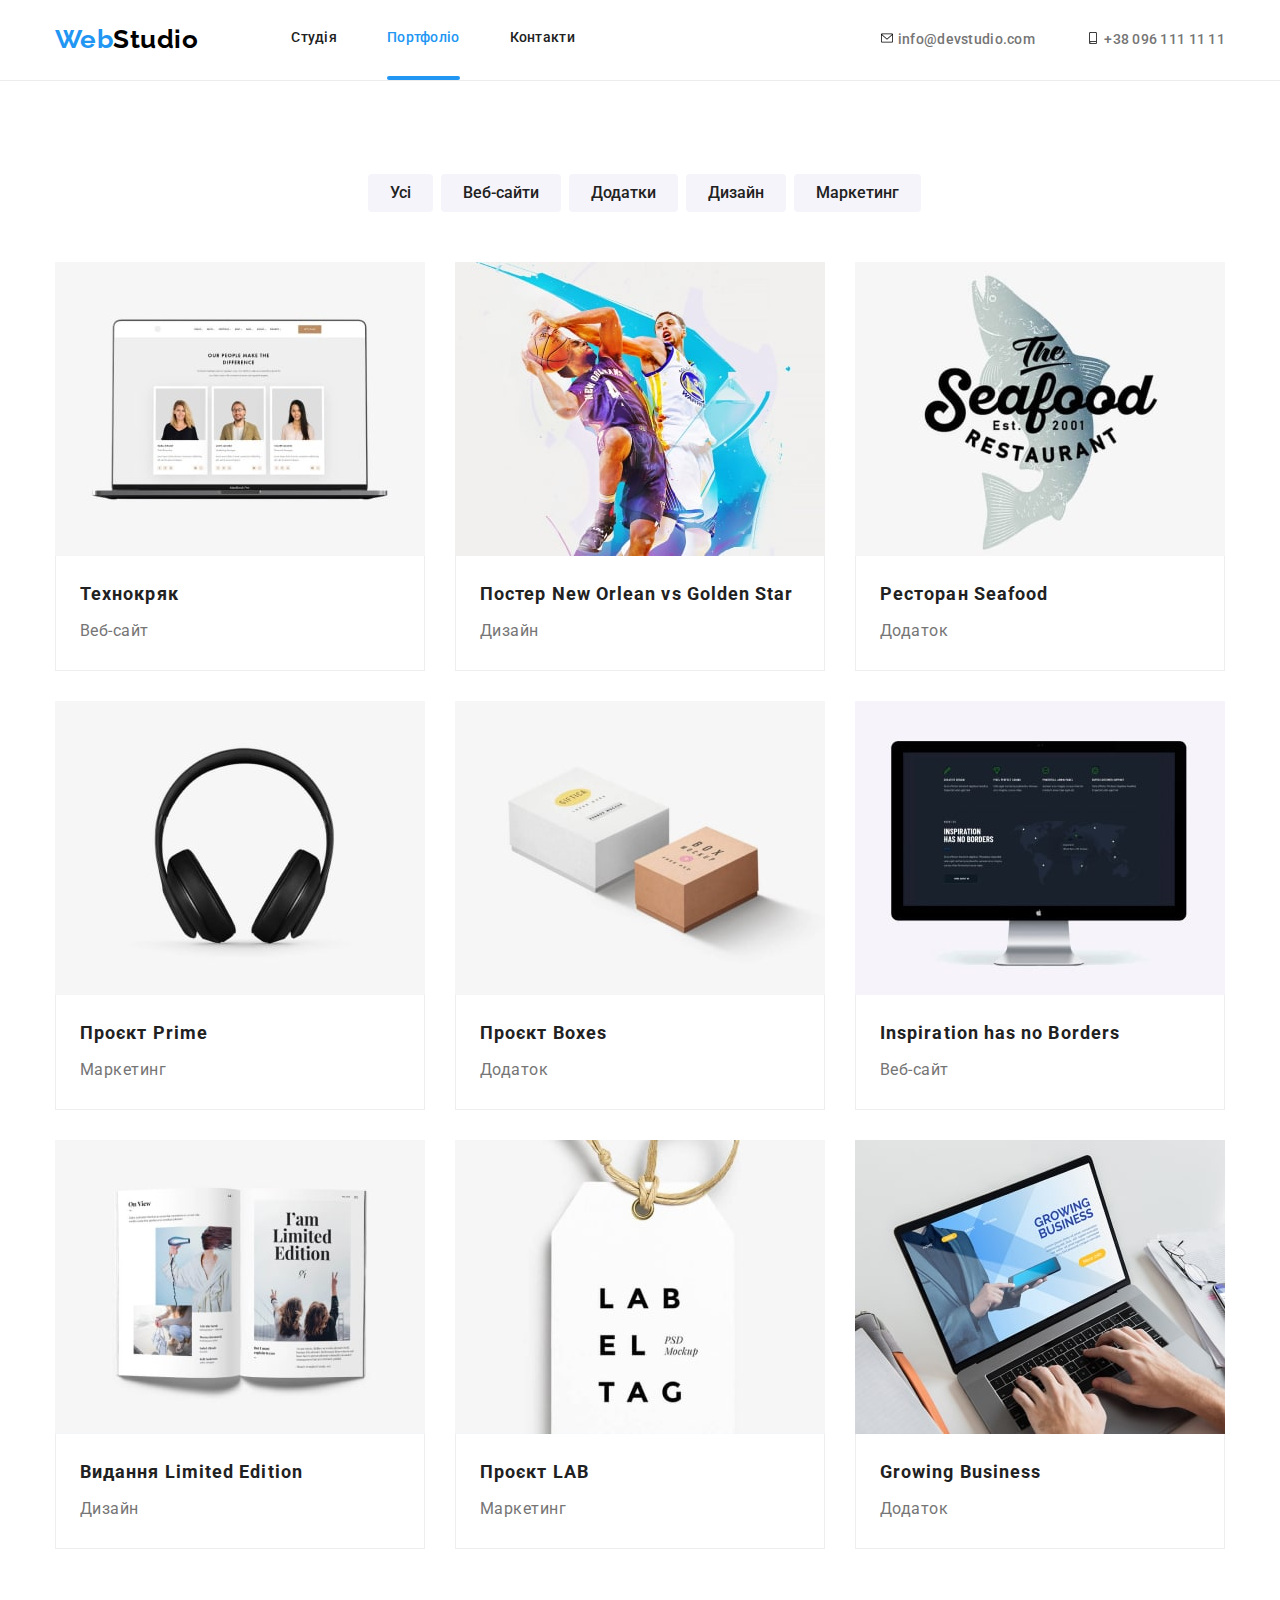
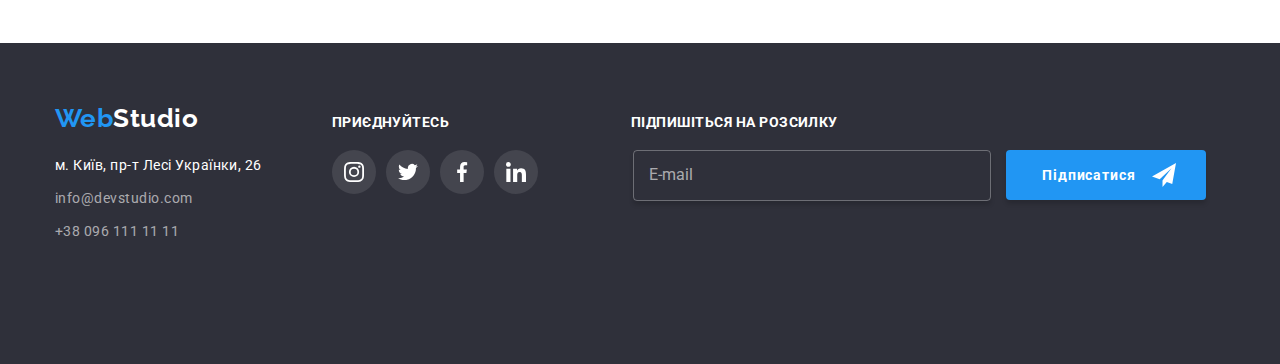
==== commit 82aab44a: "Done" ====
--- a/portfolio.html
+++ b/portfolio.html
@@ -40,10 +40,10 @@
 				<div class="menu-container">
 					<ul class="navigation-list lists">
 						<li class="navigation-list__item">
-							<a class="navigation-list__link navigation-list__link--curent" href="./index.html">Студія</a>
+							<a class="navigation-list__link " href="./index.html">Студія</a>
 						</li>
 						<li class="navigation-list__item">
-							<a class="navigation-list__link" href="./portfolio.html">Портфоліо</a>
+							<a class="navigation-list__link navigation-list__link--curent" href="./portfolio.html">Портфоліо</a>
 						</li>
 						<li class="navigation-list__item">
 							<a class="navigation-list__link" href="">Контакти</a>
--- a/css/main.min.css
+++ b/css/main.min.css
@@ -1 +1 @@
-body{background-color:var(--primary-background-color);font-family:"Roboto",sans-serif;color:var(--primary-text-color);letter-spacing:.03em}a{text-decoration:none}.section{padding-top:60px;padding-bottom:60px}@media(min-width: 1200px){.section{padding-top:94px;padding-bottom:94px}}.section__title{margin-bottom:50px;font-weight:700;font-size:28px;line-height:1.17;text-align:center;color:var(--title-text-color)}@media(min-width: 1200px){.section__title{font-size:36px}}.icon{display:inline-block}img{display:block;max-width:100%}h1,h2,h3,h4,h5,h6,p{margin:0;padding:0}:root{--title-text-color: #212121;--primary-text-color: #757575;--secondary-text-color: #ffffff;--link-text-color: rgba(255, 255, 255, 0.6);--button-text-color: #212121;--font-text-color: #000000;--icon-color: #afb1b8;--brand-color: #2196f3;--card-gap: 30px;--primary-font-size: 14px;--primary-letter-spacing: 0.03em;--secondary-letter-spacing: 0.06em;--border-color: #eeeeee;--hover-focus-color: #2196f3;--timing-function: cubic-bezier(0.4, 0, 0.2, 1);--primary-background-color: #ffffff;--secondary-background-color: #f5f4fa;--footer-hero-background-color: #2f303a;--button-background-color: #f5f4fa;--active-button-background-color: #2196f3}.portfolio-list,.filter-list,.address-list,.client-group__list,.team-list,.benefits-list,.services-list,.mobile-social,.mobile-contact,.mobile-nav,.social-links__list,.contacts-list,.navigation-list{padding:0;margin:0;list-style:none}.container{margin-right:auto;margin-left:auto;padding-left:15px;padding-right:15px}@media(min-width: 480px){.container{width:480px}}@media(min-width: 768px){.container{width:768px}}@media(min-width: 1200px){.container{width:1200px}}.flex-container{display:-webkit-box;display:-ms-flexbox;display:flex;-webkit-box-align:center;-ms-flex-align:center;align-items:center}.address-container{margin-right:0;margin-bottom:60px}@media(min-width: 768px){.address-container{margin:0}}@media(min-width: 1200px){.address-container{margin-right:70px}}.button{cursor:pointer;font-weight:700;line-height:1.88;text-align:center;letter-spacing:var(--secondary-letter-spacing);color:var(--secondary-text-color);background-color:var(--active-button-background-color);border:none;border-radius:4px;padding:10px 32px;-webkit-transition:background 250ms var(--timing-function);transition:background 250ms var(--timing-function);-webkit-transition:-webkit-box-shadow 250ms var(--timing-function);transition:-webkit-box-shadow 250ms var(--timing-function);transition:box-shadow 250ms var(--timing-function);transition:box-shadow 250ms var(--timing-function), -webkit-box-shadow 250ms var(--timing-function)}.modal__button{cursor:pointer;position:absolute;top:8px;right:8px;display:-webkit-box;display:-ms-flexbox;display:flex;-webkit-box-pack:center;-ms-flex-pack:center;justify-content:center;-webkit-box-align:center;-ms-flex-align:center;align-items:center;width:30px;height:30px;background-color:rgba(0,0,0,0);border:1px solid rgba(0,0,0,.1);border-radius:50%;-webkit-transition:fill 250ms var(--timing-function);transition:fill 250ms var(--timing-function)}.modal__button:hover{fill:var(--hover-focus-color)}.modal-form__button{cursor:pointer;display:block;margin:0 auto;width:200px;height:50px;font-weight:700;font-size:16px;line-height:1.9;text-align:center;letter-spacing:.06em;background-color:var(--active-button-background-color);color:var(--secondary-text-color);-webkit-box-shadow:0px 4px 4px rgba(0,0,0,.15);box-shadow:0px 4px 4px rgba(0,0,0,.15);border:0;border-radius:4px;-webkit-transition:background-color 250ms var(--timing-function);transition:background-color 250ms var(--timing-function)}.filter-list__button{border:none;border-radius:4px;padding:6px 22px;font-family:inherit;font-size:16px;font-weight:500;line-height:1.62;text-align:center;cursor:pointer;background-color:var(--button-background-color);color:var(--button-text-color);-webkit-transition:background-color 250ms var(--timing-function);transition:background-color 250ms var(--timing-function);-webkit-transition:-webkit-box-shadow 250ms var(--timing-function);transition:-webkit-box-shadow 250ms var(--timing-function);transition:box-shadow 250ms var(--timing-function);transition:box-shadow 250ms var(--timing-function), -webkit-box-shadow 250ms var(--timing-function);-webkit-transition:color 250ms var(--timing-function);transition:color 250ms var(--timing-function)}.filter-list__button:hover,.filter-list__button:focus{background-color:var(--active-button-background-color);color:var(--secondary-text-color);-webkit-box-shadow:0px 3px 1px rgba(0,0,0,.1),0px 1px 2px rgba(0,0,0,.08),0px 2px 2px rgba(0,0,0,.12);box-shadow:0px 3px 1px rgba(0,0,0,.1),0px 1px 2px rgba(0,0,0,.08),0px 2px 2px rgba(0,0,0,.12)}.header{position:relative;outline:1px solid #ececec}.navigation{height:60px;display:-webkit-box;display:-ms-flexbox;display:flex;-webkit-box-align:center;-ms-flex-align:center;align-items:center}@media(min-width: 768px){.navigation{display:-webkit-box;display:-ms-flexbox;display:flex;height:80px}}.menu-container{display:none}@media(min-width: 768px){.menu-container{padding:0;background-color:rgba(0,0,0,0);position:static;display:-webkit-box;display:-ms-flexbox;display:flex;-webkit-box-align:center;-ms-flex-align:center;align-items:center;width:100%;display:flex;margin-left:93px}}@media(min-width: 1200px){.menu-container{display:-webkit-box;display:-ms-flexbox;display:flex;-webkit-box-pack:justify;-ms-flex-pack:justify;justify-content:space-between}}.navigation-list{display:block;text-align:start}@media(min-width: 768px){.navigation-list{display:-webkit-box;display:-ms-flexbox;display:flex;font-weight:500;font-size:var(--primary-font-size);line-height:1.14;letter-spacing:.02em}}@media(min-width: 768px){.navigation-list__item+.navigation-list__item{margin-left:50px}}.navigation-list__link{display:block;-webkit-transition:color 250ms var(--timing-function);transition:color 250ms var(--timing-function)}@media(min-width: 768px){.navigation-list__link{padding-top:32px;padding-bottom:32px}}.navigation-list__link{text-decoration:none;color:var(--title-text-color)}.navigation-list__link--curent{color:var(--hover-focus-color)}@media(min-width: 768px){.navigation-list__link--curent::after{position:relative;top:30px;content:"";display:block;border-bottom:4px solid var(--hover-focus-color);border-radius:2px}}.navigation-list__link:hover,.navigation-list__link:focus{color:var(--hover-focus-color)}.contacts-list{display:block;text-align:center;margin-left:auto;line-height:1.14;letter-spacing:.02em;font-weight:500;font-size:var(--primary-font-size)}@media(min-width: 768px){.contacts-list{text-align:start;display:block;padding-top:19px;padding-bottom:19px}}@media(min-width: 1200px){.contacts-list{display:-webkit-box;display:-ms-flexbox;display:flex;margin-left:auto}}@media(min-width: 1200px){.contacts-list__item+.contacts-list__item{margin-left:50px}}@media(min-width: 768px){.contacts-list__item:nth-child(1){margin-bottom:10px}}@media(min-width: 320px){.contacts-list__item:nth-child(1){margin-bottom:10px}}@media(min-width: 320px){.contacts-list__item:nth-child(1){margin-bottom:0px}}.contacts-list__link{display:block;text-decoration:none;color:var(--primary-text-color);-webkit-transition:color 250ms var(--timing-function);transition:color 250ms var(--timing-function);-webkit-transition:fill 250ms var(--timing-function);transition:fill 250ms var(--timing-function)}.contacts-list__link:hover,.contacts-list__link:focus{color:var(--hover-focus-color);fill:var(--hover-focus-color)}.contacts-list__link__icon{margin-right:8px;fill:currentColor;vertical-align:middle}.logo{font-family:"Raleway",sans-serif;text-decoration:none;font-weight:700;font-size:26px;line-height:1.2;color:var(--font-text-color);-webkit-transition:color 250ms var(--timing-function);transition:color 250ms var(--timing-function)}.logo:hover,.logo:focus{color:var(--hover-focus-color)}.logo-span{color:var(--hover-focus-color)}.footer .logo{display:block;color:var(--secondary-text-color);margin-bottom:20px;-webkit-transition:color 250ms var(--timing-function);transition:color 250ms var(--timing-function)}.footer .logo:hover,.footer .logo:focus{color:var(--hover-focus-color)}.social-links__list{margin-left:-10px;display:-webkit-box;display:-ms-flexbox;display:flex;-webkit-box-pack:center;-ms-flex-pack:center;justify-content:center}.social-links__item{margin-left:10px;color:var(--icon-color);width:44px;height:44px;display:-webkit-box;display:-ms-flexbox;display:flex;-webkit-box-pack:center;-ms-flex-pack:center;justify-content:center;-webkit-box-align:center;-ms-flex-align:center;align-items:center;cursor:pointer;border-radius:50%;-webkit-transition:background-color 250ms var(--timing-function);transition:background-color 250ms var(--timing-function);-webkit-transition:color 250ms var(--timing-function);transition:color 250ms var(--timing-function)}.social-links__item:hover{background-color:var(--hover-focus-color);color:var(--secondary-text-color)}.social-links__link{padding:0;margin:0;color:inherit;text-decoration:none;font-size:0}.social-links__icon{fill:currentColor}.backdrop{position:fixed;top:0;left:0;width:100%;height:100%;background:rgba(0,0,0,.2);visibility:visible;opacity:1;padding:94px 15px;display:-webkit-box;display:-ms-flexbox;display:flex;-webkit-box-pack:center;-ms-flex-pack:center;justify-content:center;-webkit-box-align:center;-ms-flex-align:center;align-items:center;-webkit-transition:opacity 250ms var(--timing-function);transition:opacity 250ms var(--timing-function);-webkit-transition:visibility 250ms var(--timing-function);transition:visibility 250ms var(--timing-function)}@media(min-width: 767px){.backdrop{display:block}}.backdrop.is-hidden{opacity:0;visibility:hidden;pointer-events:none}.backdrop.is-hidden .modal{-webkit-transform:translate(-50%, -50%) scale(0.9);transform:translate(-50%, -50%) scale(0.9);-webkit-transition:opacity 250ms var(--timing-function);transition:opacity 250ms var(--timing-function);-webkit-transition:visibility 250ms var(--timing-function);transition:visibility 250ms var(--timing-function);-webkit-transition:-webkit-transform 250ms var(--timing-function);transition:-webkit-transform 250ms var(--timing-function);transition:transform 250ms var(--timing-function);transition:transform 250ms var(--timing-function), -webkit-transform 250ms var(--timing-function)}.modal{position:relative;max-width:450px;padding:40px;z-index:100;overflow:scroll;background:var(--primary-background-color);-webkit-box-shadow:0px 1px 3px rgba(0,0,0,.12),0px 1px 1px rgba(0,0,0,.14),0px 2px 1px rgba(0,0,0,.2);box-shadow:0px 1px 3px rgba(0,0,0,.12),0px 1px 1px rgba(0,0,0,.14),0px 2px 1px rgba(0,0,0,.2);border-radius:4px}@media(min-width: 768px){.modal{left:50%;top:50%;max-width:528px;-webkit-transform:translate(-50%, -50%) scale(1);transform:translate(-50%, -50%) scale(1);-webkit-transition:-webkit-transform 250ms var(--timing-function);transition:-webkit-transform 250ms var(--timing-function);transition:transform 250ms var(--timing-function);transition:transform 250ms var(--timing-function), -webkit-transform 250ms var(--timing-function)}}.modal-group{width:100%;height:100%}.modal-form__title{margin-bottom:12px;font-weight:700;font-size:20px;line-height:1.15;text-align:center;color:var(--title-text-color)}.modal-form__label{display:block;font-weight:400;font-size:12px;line-height:1.2;letter-spacing:.01em;margin-bottom:4px;color:var(--primary-text-color)}.modal-group__input{display:block;position:relative;padding-left:38px;padding-right:10px;margin-bottom:10px;width:100%;height:40px;border:1px solid rgba(33,33,33,.2);border-radius:4px;outline:none}.modal-group__input{display:block;position:relative;padding-left:38px;padding-right:10px;margin-bottom:10px;width:100%;height:40px;border:1px solid rgba(33,33,33,.2);border-radius:4px;outline:none}.modal-group__input:focus{border-color:var(--active-button-background-color)}.modal-group__input:focus+.modal-group__icon{fill:var(--hover-focus-color)}.modal-group{position:relative}.modal-group__icon{position:absolute;top:50%;left:14px;-webkit-transform:translateY(-50%);transform:translateY(-50%)}.modal-form__textarea{font-family:inherit;border:1px solid rgba(33,33,33,.2);border-radius:4px;resize:none;width:100%;height:120px;padding:12px;font-size:12px;margin-bottom:20px;outline:none}.modal-form__textarea:focus{border-color:var(--active-button-background-color)}.modal-form__textarea::-webkit-input-placeholder{margin-bottom:20px;font-weight:400;font-size:12px;line-height:14px;letter-spacing:.01em;color:rgba(117,117,117,.5)}.modal-form__textarea::-moz-placeholder{margin-bottom:20px;font-weight:400;font-size:12px;line-height:14px;letter-spacing:.01em;color:rgba(117,117,117,.5)}.modal-form__textarea:-ms-input-placeholder{margin-bottom:20px;font-weight:400;font-size:12px;line-height:14px;letter-spacing:.01em;color:rgba(117,117,117,.5)}.modal-form__textarea::-ms-input-placeholder{margin-bottom:20px;font-weight:400;font-size:12px;line-height:14px;letter-spacing:.01em;color:rgba(117,117,117,.5)}.modal-form__textarea::placeholder{margin-bottom:20px;font-weight:400;font-size:12px;line-height:14px;letter-spacing:.01em;color:rgba(117,117,117,.5)}.modal-form__checkbox{position:absolute;-webkit-appearance:none;-moz-appearance:none;appearance:none}.modal-form__box{position:relative;display:inline-block;width:16px;height:15px;border-radius:4px;border:2px solid var(--button-text-color);vertical-align:middle}.modal-form__box-icon{opacity:0;position:absolute;top:-2px;left:-2px;height:15px;width:16px}.modal-form__checkbox:checked+.modal-form__box>.modal-form__box-icon{border-radius:4px;background-color:var(--active-button-background-color);opacity:1}.modal-form__checkbox-text{display:inline;font-size:14px;line-height:1.7;color:var(--primary-text-color);margin-bottom:30px}.modal-form__link{color:var(--active-button-background-color)}.modal-form__link:hover{color:#2d73ac}.modal-form__button:focus,.modal-form__button:hover{border:0;background-color:#188ce8}.check{display:inline-block;margin-bottom:20px}@media(max-width: 1199px){.form-send{max-width:450px;margin:auto}}@media(min-width: 1200px){.form-send{max-width:570px}}.form-send__text{font-weight:700;font-size:var(--primary-font-size);text-transform:uppercase;color:var(--secondary-text-color);margin-bottom:20px}.form-group{display:-webkit-box;display:-ms-flexbox;display:flex;-webkit-box-pack:justify;-ms-flex-pack:justify;justify-content:space-between;border:none;padding:0}@media(max-width: 1200px){.form-group{display:block}}.form-group__email{display:inline-block;margin-right:15px;padding-left:15px;padding-top:15px;padding-bottom:15px;border:1px solid rgba(255,255,255,.3);-webkit-box-shadow:0px 4px 4px rgba(0,0,0,.15);box-shadow:0px 4px 4px rgba(0,0,0,.15);border-radius:4px;background-color:rgba(0,0,0,0);color:var(--secondary-text-color)}@media(max-width: 1200px){.form-group__email{margin-right:0;width:100%;margin-bottom:20px}}@media(min-width: 1200px){.form-group__email{width:358px}}.form-group__email::-webkit-input-placeholder{color:rgba(255,255,255,.6)}.form-group__email::-moz-placeholder{color:rgba(255,255,255,.6)}.form-group__email:-ms-input-placeholder{color:rgba(255,255,255,.6)}.form-group__email::-ms-input-placeholder{color:rgba(255,255,255,.6)}.form-group__email::placeholder{color:rgba(255,255,255,.6)}.form-group__submit{cursor:pointer;position:relative;width:200px;height:50px;padding-right:62px;padding-left:28px;-webkit-box-shadow:0px 4px 4px rgba(0,0,0,.15);box-shadow:0px 4px 4px rgba(0,0,0,.15);border:none;border-radius:4px;background-color:var(--active-button-background-color);font-weight:700;font-size:var(--primary-font-size);letter-spacing:.06em;color:var(--secondary-text-color);-webkit-transition:background 250ms var(--timing-function);transition:background 250ms var(--timing-function);-webkit-transition:-webkit-box-shadow 250ms var(--timing-function);transition:-webkit-box-shadow 250ms var(--timing-function);transition:box-shadow 250ms var(--timing-function);transition:box-shadow 250ms var(--timing-function), -webkit-box-shadow 250ms var(--timing-function)}.form-group__submit:hover,.form-group__submit:focus{background:#188ce8;-webkit-box-shadow:0px 4px 4px rgba(0,0,0,.15);box-shadow:0px 4px 4px rgba(0,0,0,.15)}.form-group__icon{position:absolute;display:block;top:25%;right:15%}.mobile-menu-container{position:fixed;top:0;left:0;width:100vw;height:100vh;padding:48px 40px;background-color:#fff;z-index:999;overflow-y:scroll;-webkit-transform:translateX(100%);transform:translateX(100%);-webkit-transition:-webkit-transform 250ms var(--timing-function);transition:-webkit-transform 250ms var(--timing-function);transition:transform 250ms var(--timing-function);transition:transform 250ms var(--timing-function), -webkit-transform 250ms var(--timing-function)}.mobile-menu-container.is-open{-webkit-transform:translateX(0);transform:translateX(0);display:-webkit-box;display:-ms-flexbox;display:flex;-webkit-box-orient:vertical;-webkit-box-direction:normal;-ms-flex-direction:column;flex-direction:column;-webkit-box-pack:justify;-ms-flex-pack:justify;justify-content:space-between}.mobile-nav{font-weight:500;font-size:40px;line-height:47px;letter-spacing:.02em}.mobile-nav__item{margin-bottom:32px}.mobile-nav__link{color:var(--title-text-color)}.mobile-contact{font-weight:500;font-weight:500;font-size:24px;line-height:1.2;letter-spacing:.02em;color:var(--primary-text-color)}.mobile-contact__item{margin-bottom:32px}.mobile-contact__item:nth-last-child(1){margin-bottom:64px}.mobile-contact__link{color:var(--primary-text-color)}.mobile-contact__link--big{color:var(--brand-color);font-size:24px}@media(min-width: 350px){.mobile-contact__link--big{font-size:34px}}.mobile-social{display:-webkit-box;display:-ms-flexbox;display:flex;width:100%}@media(max-width: 350px){.mobile-social{-ms-flex-wrap:wrap;flex-wrap:wrap}}.mobile-social__item{padding:0 10px;border-left:1px solid rgba(33,33,33,.2)}@media(max-width: 350px){.mobile-social__item{border-left:1px solid rgba(33,33,33,.2);-ms-flex-preferred-size:5%;flex-basis:5%;margin-bottom:10px;border:none;padding-left:0;padding-right:10px}}.mobile-social__item:nth-child(1){border:none;padding-left:0;padding-right:10px}.mobile-social__link{color:var(--brand-color);font-weight:500;font-size:18px;line-height:1.22;letter-spacing:.02em}@media(max-width: 480px){.mobile-social__link{font-size:16px}}.menu-toggle{min-height:40px;min-width:40px;display:-webkit-box;display:-ms-flexbox;display:flex;-webkit-box-align:center;-ms-flex-align:center;align-items:center;-webkit-box-pack:center;-ms-flex-pack:center;justify-content:center;margin:0;padding:0;background-color:rgba(0,0,0,0);cursor:pointer;border:none;border-radius:50%;outline:none;margin-left:auto}@media(min-width: 768px){.menu-toggle{display:none}}.mobile-menu-container .menu-toggle{position:absolute;top:12px;right:13px;color:#fff}.menu-toggle .icon-cross{display:none}.mobile-menu-container.is-open .icon-cross{display:block}.mobile-menu-container.is-open .icon-menu{display:none}.hero{position:relative;margin:0 auto;text-align:center;max-width:1600px;padding-top:200px;padding-bottom:200px;background-position:center;background-repeat:no-repeat;background-size:cover;background-image:-webkit-gradient(linear, left top, right top, from(rgba(47, 48, 58, 0.4)), to(rgba(47, 48, 58, 0.4))),url("../images/hero-mobile.jpg");background-image:linear-gradient(to right, rgba(47, 48, 58, 0.4), rgba(47, 48, 58, 0.4)),url("../images/hero-mobile.jpg")}@media(min-device-pixel-ratio: 2),(-webkit-min-device-pixel-ratio: 2),(min-resolution: 192dpi),(min-resolution: 2dppx){.hero{background-image:-webkit-gradient(linear, left top, right top, from(rgba(47, 48, 58, 0.4)), to(rgba(47, 48, 58, 0.4))),url("../images/hero-mobile@2x.jpg");background-image:linear-gradient(to right, rgba(47, 48, 58, 0.4), rgba(47, 48, 58, 0.4)),url("../images/hero-mobile@2x.jpg")}}@media(min-width: 768px){.hero{background-image:-webkit-gradient(linear, left top, right top, from(rgba(47, 48, 58, 0.4)), to(rgba(47, 48, 58, 0.4))),url("./../images/hero-tablet.jpg");background-image:linear-gradient(to right, rgba(47, 48, 58, 0.4), rgba(47, 48, 58, 0.4)),url("./../images/hero-tablet.jpg")}}@media(min-width: 768px)and (min-device-pixel-ratio: 2),(min-width: 768px)and (-webkit-min-device-pixel-ratio: 2),(min-width: 768px)and (min-resolution: 192dpi),(min-width: 768px)and (min-resolution: 2dppx){.hero{background-image:-webkit-gradient(linear, left top, right top, from(rgba(47, 48, 58, 0.4)), to(rgba(47, 48, 58, 0.4))),url("./../images/hero-tablet@2x.jpg");background-image:linear-gradient(to right, rgba(47, 48, 58, 0.4), rgba(47, 48, 58, 0.4)),url("./../images/hero-tablet@2x.jpg")}}@media(min-width: 1200px){.hero{background-image:-webkit-gradient(linear, left top, right top, from(rgba(47, 48, 58, 0.4)), to(rgba(47, 48, 58, 0.4))),url("./../images/hero-dekstop.jpg");background-image:linear-gradient(to right, rgba(47, 48, 58, 0.4), rgba(47, 48, 58, 0.4)),url("./../images/hero-dekstop.jpg")}}@media(min-width: 1200px)and (min-device-pixel-ratio: 2),(min-width: 1200px)and (-webkit-min-device-pixel-ratio: 2),(min-width: 1200px)and (min-resolution: 192dpi),(min-width: 1200px)and (min-resolution: 2dppx){.hero{background-image:-webkit-gradient(linear, left top, right top, from(rgba(47, 48, 58, 0.4)), to(rgba(47, 48, 58, 0.4))),url("./../images/hero-dekstop@2x.jpg");background-image:linear-gradient(to right, rgba(47, 48, 58, 0.4), rgba(47, 48, 58, 0.4)),url("./../images/hero-dekstop@2x.jpg")}}@media(max-width: 1200px){.hero{padding-top:118px;padding-bottom:118px}}.hero__title{max-width:360px;margin:0px auto 30px auto;color:var(--secondary-text-color);font-weight:900;font-size:26px;line-height:1.62;letter-spacing:var(--secondary-letter-spacing);text-transform:uppercase}@media(min-width: 1200px){.hero__title{max-width:696px;font-size:44px}}.hero .button:hover,.hero .button:focus{background:#188ce8;-webkit-box-shadow:0px 4px 4px rgba(0,0,0,.15);box-shadow:0px 4px 4px rgba(0,0,0,.15)}.services{padding-top:0}@media(max-width: 1200px){.services{display:none}}.services-group{position:relative;z-index:-1}.services-group__text{margin:0;height:70px;width:100%;position:absolute;bottom:0;left:0;display:-webkit-box;display:-ms-flexbox;display:flex;-webkit-box-pack:center;-ms-flex-pack:center;justify-content:center;-webkit-box-align:center;-ms-flex-align:center;align-items:center;font-weight:700;font-size:14px;line-height:1.2;text-transform:uppercase;color:var(--secondary-text-color);background:rgba(47,48,58,.8)}.services-list{display:-webkit-box;display:-ms-flexbox;display:flex;-ms-flex-wrap:wrap;flex-wrap:wrap;margin-left:calc(-1*var(--card-gap))}.services-list__item{-ms-flex-preferred-size:calc(33.3333333333% - var(--card-gap));flex-basis:calc(33.3333333333% - var(--card-gap));margin-left:var(--card-gap)}.benefits-title{position:absolute;white-space:nowrap;width:1px;height:1px;overflow:hidden;border:0;padding:0;clip:rect(0 0 0 0);-webkit-clip-path:inset(50%);clip-path:inset(50%);margin:-1px}@media(min-width: 768px){.benefits-list{display:-webkit-box;display:-ms-flexbox;display:flex;-ms-flex-wrap:wrap;flex-wrap:wrap;margin-left:calc(-1*var(--card-gap))}}.benefits-list__item{margin-bottom:30px}@media(min-width: 768px){.benefits-list__item{-ms-flex-preferred-size:calc(50% - var(--card-gap));flex-basis:calc(50% - var(--card-gap));margin-left:var(--card-gap)}}@media(min-width: 1200px){.benefits-list__item{-ms-flex-preferred-size:calc(25% - var(--card-gap));flex-basis:calc(25% - var(--card-gap));margin-left:var(--card-gap)}}.benefits-list__title{margin-bottom:10px;font-weight:700;font-size:var(--primary-font-size);line-height:1.14;text-transform:uppercase;color:var(--title-text-color)}@media(max-width: 767px){.benefits-list__title{text-align:center}}.benefits-list__text{font-size:var(--primary-font-size);line-height:1.71}.benefits-group{display:-webkit-box;display:-ms-flexbox;display:flex;-webkit-box-pack:center;-ms-flex-pack:center;justify-content:center;-webkit-box-align:center;-ms-flex-align:center;align-items:center;width:100%;height:120px;background-color:var(--button-background-color);border-radius:4px;text-align:center;margin-bottom:30px}@media(min-width: 1200px){.benefits-group{width:270px}}.team{background-color:var(--secondary-background-color)}.team-img{width:100%;height:auto}.team-group{padding-top:30px;padding-bottom:24px;text-align:center}@media(min-width: 1200px){.team-group{padding-top:30px;padding-bottom:30px}}.team-group__title{font-size:16px;margin-bottom:10px;font-weight:500;line-height:1.19;color:var(--title-text-color)}.team-group__subtitle{margin:0;margin-bottom:16px;line-height:1.19}.team-list{display:-webkit-box;display:-ms-flexbox;display:flex;-ms-flex-wrap:wrap;flex-wrap:wrap;margin-left:calc(-1*var(--card-gap))}@media(min-width: 320px){.team-list{display:block}}@media(min-width: 768px){.team-list{display:-webkit-box;display:-ms-flexbox;display:flex}}.team-list__item{margin-bottom:30px;border-radius:0px 0px 4px 4px;-webkit-box-shadow:0px 1px 3px rgba(0,0,0,.12),0px 1px 1px rgba(0,0,0,.14),0px 2px 1px rgba(0,0,0,.2);box-shadow:0px 1px 3px rgba(0,0,0,.12),0px 1px 1px rgba(0,0,0,.14),0px 2px 1px rgba(0,0,0,.2);background-color:var(--secondary-text-color);margin-left:var(--card-gap)}@media(min-width: 768px){.team-list__item{-ms-flex-preferred-size:calc(50% - var(--card-gap));flex-basis:calc(50% - var(--card-gap))}}@media(min-width: 1200px){.team-list__item{margin-bottom:0px;-ms-flex-preferred-size:calc(25% - var(--card-gap));flex-basis:calc(25% - var(--card-gap));margin-left:var(--card-gap);border-radius:0px 0px 4px 4px;-webkit-box-shadow:0px 1px 3px rgba(0,0,0,.12),0px 1px 1px rgba(0,0,0,.14),0px 2px 1px rgba(0,0,0,.2);box-shadow:0px 1px 3px rgba(0,0,0,.12),0px 1px 1px rgba(0,0,0,.14),0px 2px 1px rgba(0,0,0,.2);background-color:var(--secondary-text-color)}}.client-group__list{display:-webkit-box;display:-ms-flexbox;display:flex;-ms-flex-wrap:wrap;flex-wrap:wrap;margin-left:calc(-1*var(--card-gap))}@media(max-width: 480px){.client-group__list{-ms-flex-preferred-size:calc(50% - var(--card-gap));flex-basis:calc(50% - var(--card-gap))}}.client-group__item{-ms-flex-preferred-size:calc(50% - var(--card-gap));flex-basis:calc(50% - var(--card-gap));height:92px;margin-bottom:var(--card-gap);margin-left:var(--card-gap)}@media(min-width: 768px){.client-group__item{-ms-flex-preferred-size:calc(33.3333333333% - var(--card-gap));flex-basis:calc(33.3333333333% - var(--card-gap));margin-left:var(--card-gap)}}@media(min-width: 1200px){.client-group__item{-ms-flex-preferred-size:calc(16.6666666667% - var(--card-gap));flex-basis:calc(16.6666666667% - var(--card-gap));margin-left:var(--card-gap)}}.client-group__link{display:-webkit-box;display:-ms-flexbox;display:flex;-webkit-box-pack:center;-ms-flex-pack:center;justify-content:center;-webkit-box-align:center;-ms-flex-align:center;align-items:center;width:100%;height:100%;color:var(--icon-color);border:1px solid #afb1b8;border-radius:4px;-webkit-transition:color 250ms var(--timing-function);transition:color 250ms var(--timing-function);-webkit-transition:border 250ms var(--timing-function);transition:border 250ms var(--timing-function)}.client-group__link:hover,.client-group__link:focus{color:var(--hover-focus-color);border:1px solid var(--hover-focus-color)}.client-group__icon{fill:currentColor}.footer{background-color:var(--footer-hero-background-color);width:100%;padding-top:60px;padding-bottom:60px}@media(max-width: 1200px){.footer{text-align:center}}@media(min-width: 768px){.footer__tablet-group{-ms-flex-pack:distribute;justify-content:space-around;display:-webkit-box;display:-ms-flexbox;display:flex;margin-bottom:60px}}@media(min-width: 1200px){.footer__tablet-group{display:-webkit-box;display:-ms-flexbox;display:flex}}@media(min-width: 1200px){.footer .container{-webkit-box-align:baseline;-ms-flex-align:baseline;align-items:baseline;display:-webkit-box;display:-ms-flexbox;display:flex;align-items:baseline}}@media(max-width: 767px){.footer-social{margin-bottom:60px}}@media(min-width: 768px){.footer-social{margin:0}}@media(min-width: 1200px){.footer-social{margin-right:93px}}.footer-social__title{font-size:var(--primary-font-size);font-weight:700;line-height:1.1;letter-spacing:.03em;text-transform:uppercase;color:var(--secondary-text-color);margin-bottom:20px}.footer-social__item{background-color:rgba(255,255,255,.1);color:#fff;-webkit-transition:color 250ms var(--timing-function);transition:color 250ms var(--timing-function);-webkit-transition:background-color 250ms var(--timing-function);transition:background-color 250ms var(--timing-function)}.footer-social__item:hover{background-color:var(--hover-focus-color);color:var(--secondary-text-color)}.maplink{display:block;text-decoration:none;font-size:var(--primary-font-size);line-height:1.71;color:var(--secondary-text-color);-webkit-transition:color 250ms var(--timing-function);transition:color 250ms var(--timing-function)}.maplink:hover,.maplink:focus{color:var(--hover-focus-color)}.address-list{margin-bottom:-9px;font-style:normal}.address-list__contact{display:block;text-decoration:none;padding-top:0;padding-bottom:0;margin-left:0;font-weight:400;font-size:var(--primary-font-size);line-height:1.71;color:var(--link-text-color);-webkit-transition:color 250ms var(--timing-function);transition:color 250ms var(--timing-function)}.address-list__contact:hover,.address-list__contact:focus{color:var(--hover-focus-color)}.address-list__item{margin-bottom:9px}.mobile-menu-container{position:fixed;top:0;left:0;width:100vw;height:100vh;padding:48px 40px;background-color:#fff;z-index:999;overflow-y:scroll;-webkit-transform:translateX(100%);transform:translateX(100%);-webkit-transition:-webkit-transform 250ms var(--timing-function);transition:-webkit-transform 250ms var(--timing-function);transition:transform 250ms var(--timing-function);transition:transform 250ms var(--timing-function), -webkit-transform 250ms var(--timing-function)}.mobile-menu-container.is-open{-webkit-transform:translateX(0);transform:translateX(0);display:-webkit-box;display:-ms-flexbox;display:flex;-webkit-box-orient:vertical;-webkit-box-direction:normal;-ms-flex-direction:column;flex-direction:column;-webkit-box-pack:justify;-ms-flex-pack:justify;justify-content:space-between}.mobile-nav{font-weight:500;font-size:40px;line-height:47px;letter-spacing:.02em}.mobile-nav__item{margin-bottom:32px}.mobile-nav__link{color:var(--title-text-color)}.mobile-contact{font-weight:500;font-weight:500;font-size:24px;line-height:1.2;letter-spacing:.02em;color:var(--primary-text-color)}.mobile-contact__item{margin-bottom:32px}.mobile-contact__item:nth-last-child(1){margin-bottom:64px}.mobile-contact__link{color:var(--primary-text-color)}.mobile-contact__link--big{color:var(--brand-color);font-size:24px}@media(min-width: 350px){.mobile-contact__link--big{font-size:34px}}.mobile-social{display:-webkit-box;display:-ms-flexbox;display:flex;width:100%}@media(max-width: 350px){.mobile-social{-ms-flex-wrap:wrap;flex-wrap:wrap}}.mobile-social__item{padding:0 10px;border-left:1px solid rgba(33,33,33,.2)}@media(max-width: 350px){.mobile-social__item{border-left:1px solid rgba(33,33,33,.2);-ms-flex-preferred-size:5%;flex-basis:5%;margin-bottom:10px;border:none;padding-left:0;padding-right:10px}}.mobile-social__item:nth-child(1){border:none;padding-left:0;padding-right:10px}.mobile-social__link{color:var(--brand-color);font-weight:500;font-size:18px;line-height:1.22;letter-spacing:.02em}@media(max-width: 480px){.mobile-social__link{font-size:16px}}.menu-toggle{min-height:40px;min-width:40px;display:-webkit-box;display:-ms-flexbox;display:flex;-webkit-box-align:center;-ms-flex-align:center;align-items:center;-webkit-box-pack:center;-ms-flex-pack:center;justify-content:center;margin:0;padding:0;background-color:rgba(0,0,0,0);cursor:pointer;border:none;border-radius:50%;outline:none;margin-left:auto}@media(min-width: 768px){.menu-toggle{display:none}}.mobile-menu-container .menu-toggle{position:absolute;top:12px;right:13px;color:#fff}.menu-toggle .icon-cross{display:none}.mobile-menu-container.is-open .icon-cross{display:block}.mobile-menu-container.is-open .icon-menu{display:none}.filter-title{position:absolute;white-space:nowrap;width:1px;height:1px;overflow:hidden;border:0;padding:0;clip:rect(0 0 0 0);-webkit-clip-path:inset(50%);clip-path:inset(50%);margin:-1px}.filter-list{display:-webkit-box;display:-ms-flexbox;display:flex;-ms-flex-wrap:wrap;flex-wrap:wrap;-webkit-box-pack:start;-ms-flex-pack:start;justify-content:start;margin-bottom:50px}@media(min-width: 768px){.filter-list{-webkit-box-pack:center;-ms-flex-pack:center;justify-content:center}}.filter-list__item{margin-left:8px}@media(max-width: 767px){.filter-list__item{margin-bottom:15px}}.portfolio-list{display:-webkit-box;display:-ms-flexbox;display:flex;-ms-flex-wrap:wrap;flex-wrap:wrap;margin-left:calc(-1*var(--card-gap));margin-bottom:calc(-1*var(--card-gap))}.portfolio-list__item{position:relative;-ms-flex-wrap:wrap;flex-wrap:wrap;width:100%;margin-bottom:var(--card-gap);margin-left:var(--card-gap)}@media(min-width: 768px){.portfolio-list__item{-ms-flex-preferred-size:calc(50% - var(--card-gap));flex-basis:calc(50% - var(--card-gap))}}@media(min-width: 1200px){.portfolio-list__item{-ms-flex-preferred-size:calc(33.3333333333% - var(--card-gap));flex-basis:calc(33.3333333333% - var(--card-gap))}}.portfolio-list__link{height:100%;display:-webkit-box;display:-ms-flexbox;display:flex;-webkit-box-orient:vertical;-webkit-box-direction:normal;-ms-flex-direction:column;flex-direction:column;color:var(--primary-text-color);-webkit-transition:-webkit-box-shadow 250ms var(--timing-function);transition:-webkit-box-shadow 250ms var(--timing-function);transition:box-shadow 250ms var(--timing-function);transition:box-shadow 250ms var(--timing-function), -webkit-box-shadow 250ms var(--timing-function)}.portfolio-list__link:hover,.portfolio-list__link:focus{-webkit-box-shadow:0px 1px 1px rgba(0,0,0,.12),0px 4px 4px rgba(0,0,0,.06),1px 4px 6px rgba(0,0,0,.16);box-shadow:0px 1px 1px rgba(0,0,0,.12),0px 4px 4px rgba(0,0,0,.06),1px 4px 6px rgba(0,0,0,.16)}.thumb{position:relative;overflow:hidden}.thumb__img{width:100%;height:auto}.thumb__text{margin:0;padding:0;padding:63px 24px;position:absolute;top:0;left:0;height:100%;display:-webkit-box;display:-ms-flexbox;display:flex;-webkit-box-pack:center;-ms-flex-pack:center;justify-content:center;-webkit-box-align:center;-ms-flex-align:center;align-items:center;font-size:18px;line-height:1.6;color:var(--secondary-text-color);background-color:rgba(33,150,243,.9);-webkit-transform:translateY(100%);transform:translateY(100%);-webkit-transition:-webkit-transform 250ms var(--timing-function);transition:-webkit-transform 250ms var(--timing-function);transition:transform 250ms var(--timing-function);transition:transform 250ms var(--timing-function), -webkit-transform 250ms var(--timing-function)}@media(max-width: 768px){.thumb__text{font-weight:400;font-size:18px;line-height:1.6;letter-spacing:.03em}}.portfolio-list__link:hover .thumb__text,.portfolio-list__link:focus .thumb__text{-webkit-transform:translateY(0);transform:translateY(0)}.portfolio-group{-webkit-box-flex:1;-ms-flex-positive:1;flex-grow:1;padding-top:20px;padding-bottom:24px;padding-left:24px;padding-right:24px;border-bottom:1px solid var(--border-color);border-right:1px solid var(--border-color);border-left:1px solid var(--border-color)}.portfolio-group__title{margin-bottom:4px;color:var(--title-text-color);font-weight:700;font-size:18px;line-height:2;letter-spacing:var(--secondary-letter-spacing)}.portfolio-group__text{line-height:1.88}/*# sourceMappingURL=main.min.css.map */+body{background-color:var(--primary-background-color);font-family:"Roboto",sans-serif;color:var(--primary-text-color);letter-spacing:.03em}a{text-decoration:none}.section{padding-top:60px;padding-bottom:60px}@media(min-width: 1200px){.section{padding-top:94px;padding-bottom:94px}}.section__title{margin-bottom:50px;font-weight:700;font-size:28px;line-height:1.17;text-align:center;color:var(--title-text-color)}@media(min-width: 1200px){.section__title{font-size:36px}}.icon{display:inline-block}img{display:block;max-width:100%}h1,h2,h3,h4,h5,h6,p{margin:0;padding:0}:root{--title-text-color: #212121;--primary-text-color: #757575;--secondary-text-color: #ffffff;--link-text-color: rgba(255, 255, 255, 0.6);--button-text-color: #212121;--font-text-color: #000000;--icon-color: #afb1b8;--brand-color: #2196f3;--card-gap: 30px;--primary-font-size: 14px;--primary-letter-spacing: 0.03em;--secondary-letter-spacing: 0.06em;--border-color: #eeeeee;--hover-focus-color: #2196f3;--timing-function: cubic-bezier(0.4, 0, 0.2, 1);--primary-background-color: #ffffff;--secondary-background-color: #f5f4fa;--footer-hero-background-color: #2f303a;--button-background-color: #f5f4fa;--active-button-background-color: #2196f3}.portfolio-list,.filter-list,.address-list,.client-group__list,.team-list,.benefits-list,.services-list,.mobile-social,.mobile-contact,.mobile-nav,.social-links__list,.contacts-list,.navigation-list{padding:0;margin:0;list-style:none}.container{margin-right:auto;margin-left:auto;padding-left:15px;padding-right:15px}@media(min-width: 480px){.container{width:480px}}@media(min-width: 768px){.container{width:768px}}@media(min-width: 1200px){.container{width:1200px}}.flex-container{display:-webkit-box;display:-ms-flexbox;display:flex;-webkit-box-align:center;-ms-flex-align:center;align-items:center}.address-container{margin-right:0;margin-bottom:60px}@media(min-width: 768px){.address-container{margin:0}}@media(min-width: 1200px){.address-container{margin-right:70px}}.button{cursor:pointer;font-weight:700;line-height:1.88;text-align:center;letter-spacing:var(--secondary-letter-spacing);color:var(--secondary-text-color);background-color:var(--active-button-background-color);border:none;border-radius:4px;padding:10px 32px;-webkit-transition:background 250ms var(--timing-function);transition:background 250ms var(--timing-function);-webkit-transition:-webkit-box-shadow 250ms var(--timing-function);transition:-webkit-box-shadow 250ms var(--timing-function);transition:box-shadow 250ms var(--timing-function);transition:box-shadow 250ms var(--timing-function), -webkit-box-shadow 250ms var(--timing-function)}.modal__button{cursor:pointer;position:absolute;top:8px;right:8px;display:-webkit-box;display:-ms-flexbox;display:flex;-webkit-box-pack:center;-ms-flex-pack:center;justify-content:center;-webkit-box-align:center;-ms-flex-align:center;align-items:center;width:30px;height:30px;background-color:rgba(0,0,0,0);border:1px solid rgba(0,0,0,.1);border-radius:50%;-webkit-transition:fill 250ms var(--timing-function);transition:fill 250ms var(--timing-function)}.modal__button:hover{fill:var(--hover-focus-color)}.modal-form__button{cursor:pointer;display:block;margin:0 auto;width:200px;height:50px;font-weight:700;font-size:16px;line-height:1.9;text-align:center;letter-spacing:.06em;background-color:var(--active-button-background-color);color:var(--secondary-text-color);-webkit-box-shadow:0px 4px 4px rgba(0,0,0,.15);box-shadow:0px 4px 4px rgba(0,0,0,.15);border:0;border-radius:4px;-webkit-transition:background-color 250ms var(--timing-function);transition:background-color 250ms var(--timing-function)}.filter-list__button{border:none;border-radius:4px;padding:6px 22px;font-family:inherit;font-size:16px;font-weight:500;line-height:1.62;text-align:center;cursor:pointer;background-color:var(--button-background-color);color:var(--button-text-color);-webkit-transition:background-color 250ms var(--timing-function);transition:background-color 250ms var(--timing-function);-webkit-transition:-webkit-box-shadow 250ms var(--timing-function);transition:-webkit-box-shadow 250ms var(--timing-function);transition:box-shadow 250ms var(--timing-function);transition:box-shadow 250ms var(--timing-function), -webkit-box-shadow 250ms var(--timing-function);-webkit-transition:color 250ms var(--timing-function);transition:color 250ms var(--timing-function)}.filter-list__button:hover,.filter-list__button:focus{background-color:var(--active-button-background-color);color:var(--secondary-text-color);-webkit-box-shadow:0px 3px 1px rgba(0,0,0,.1),0px 1px 2px rgba(0,0,0,.08),0px 2px 2px rgba(0,0,0,.12);box-shadow:0px 3px 1px rgba(0,0,0,.1),0px 1px 2px rgba(0,0,0,.08),0px 2px 2px rgba(0,0,0,.12)}.header{position:relative;outline:1px solid #ececec}.navigation{height:60px;display:-webkit-box;display:-ms-flexbox;display:flex;-webkit-box-align:center;-ms-flex-align:center;align-items:center}@media(min-width: 768px){.navigation{display:-webkit-box;display:-ms-flexbox;display:flex;height:80px}}.menu-container{display:none}@media(min-width: 768px){.menu-container{padding:0;background-color:rgba(0,0,0,0);position:static;display:-webkit-box;display:-ms-flexbox;display:flex;-webkit-box-align:center;-ms-flex-align:center;align-items:center;width:100%;display:flex;margin-left:93px}}@media(min-width: 1200px){.menu-container{display:-webkit-box;display:-ms-flexbox;display:flex;-webkit-box-pack:justify;-ms-flex-pack:justify;justify-content:space-between}}.navigation-list{display:block;text-align:start}@media(min-width: 768px){.navigation-list{display:-webkit-box;display:-ms-flexbox;display:flex;font-weight:500;font-size:var(--primary-font-size);line-height:1.14;letter-spacing:.02em}}@media(min-width: 768px){.navigation-list__item+.navigation-list__item{margin-left:50px}}.navigation-list__link{display:block;-webkit-transition:color 250ms var(--timing-function);transition:color 250ms var(--timing-function)}@media(min-width: 768px){.navigation-list__link{padding-top:32px;padding-bottom:32px}}.navigation-list__link{text-decoration:none;color:var(--title-text-color)}.navigation-list__link--curent{color:var(--hover-focus-color)}@media(min-width: 768px){.navigation-list__link--curent::after{position:relative;top:30px;content:"";display:block;border-bottom:4px solid var(--hover-focus-color);border-radius:2px}}.navigation-list__link:hover,.navigation-list__link:focus{color:var(--hover-focus-color)}.contacts-list{display:block;text-align:center;margin-left:auto;line-height:1.14;letter-spacing:.02em;font-weight:500;font-size:var(--primary-font-size)}@media(min-width: 768px){.contacts-list{text-align:start;display:block;padding-top:19px;padding-bottom:19px}}@media(min-width: 1200px){.contacts-list{display:-webkit-box;display:-ms-flexbox;display:flex;margin-left:auto}}@media(min-width: 1200px){.contacts-list__item+.contacts-list__item{margin-left:50px}}@media(min-width: 768px){.contacts-list__item:nth-child(1){margin-bottom:10px}}@media(min-width: 320px){.contacts-list__item:nth-child(1){margin-bottom:10px}}@media(min-width: 320px){.contacts-list__item:nth-child(1){margin-bottom:0px}}.contacts-list__link{display:block;text-decoration:none;color:var(--primary-text-color);-webkit-transition:color 250ms var(--timing-function);transition:color 250ms var(--timing-function);-webkit-transition:fill 250ms var(--timing-function);transition:fill 250ms var(--timing-function)}.contacts-list__link:hover,.contacts-list__link:focus{color:var(--hover-focus-color);fill:var(--hover-focus-color)}.contacts-list__link__icon{margin-right:8px;fill:currentColor;vertical-align:middle}.logo{font-family:"Raleway",sans-serif;text-decoration:none;font-weight:700;font-size:26px;line-height:1.2;color:var(--font-text-color);-webkit-transition:color 250ms var(--timing-function);transition:color 250ms var(--timing-function)}.logo:hover,.logo:focus{color:var(--hover-focus-color)}.logo-span{color:var(--hover-focus-color)}.footer .logo{display:block;color:var(--secondary-text-color);margin-bottom:20px;-webkit-transition:color 250ms var(--timing-function);transition:color 250ms var(--timing-function)}.footer .logo:hover,.footer .logo:focus{color:var(--hover-focus-color)}.social-links__list{margin-left:-10px;display:-webkit-box;display:-ms-flexbox;display:flex;-webkit-box-pack:center;-ms-flex-pack:center;justify-content:center}.social-links__item{margin-left:10px;color:var(--icon-color);width:44px;height:44px;display:-webkit-box;display:-ms-flexbox;display:flex;-webkit-box-pack:center;-ms-flex-pack:center;justify-content:center;-webkit-box-align:center;-ms-flex-align:center;align-items:center;cursor:pointer;border-radius:50%;-webkit-transition:background-color 250ms var(--timing-function);transition:background-color 250ms var(--timing-function);-webkit-transition:color 250ms var(--timing-function);transition:color 250ms var(--timing-function)}.social-links__item:hover{background-color:var(--hover-focus-color);color:var(--secondary-text-color)}.social-links__link{padding:0;margin:0;color:inherit;text-decoration:none;font-size:0}.social-links__icon{fill:currentColor}.backdrop{position:fixed;top:0;left:0;width:100%;height:100%;background:rgba(0,0,0,.2);visibility:visible;opacity:1;padding:20px 15px;display:-webkit-box;display:-ms-flexbox;display:flex;-webkit-box-pack:center;-ms-flex-pack:center;justify-content:center;-webkit-box-align:center;-ms-flex-align:center;align-items:center;overflow-y:scroll;-webkit-transition:opacity 250ms var(--timing-function);transition:opacity 250ms var(--timing-function);-webkit-transition:visibility 250ms var(--timing-function);transition:visibility 250ms var(--timing-function)}@media(min-width: 1200px){.backdrop{display:block}}.backdrop.is-hidden{opacity:0;visibility:hidden;pointer-events:none}.backdrop.is-hidden .modal{-webkit-transform:translate(-50%, -50%) scale(0.9);transform:translate(-50%, -50%) scale(0.9);-webkit-transition:opacity 250ms var(--timing-function);transition:opacity 250ms var(--timing-function);-webkit-transition:visibility 250ms var(--timing-function);transition:visibility 250ms var(--timing-function);-webkit-transition:-webkit-transform 250ms var(--timing-function);transition:-webkit-transform 250ms var(--timing-function);transition:transform 250ms var(--timing-function);transition:transform 250ms var(--timing-function), -webkit-transform 250ms var(--timing-function)}.modal{position:relative;max-width:450px;padding:40px;z-index:100;overflow:scroll;background:var(--primary-background-color);-webkit-box-shadow:0px 1px 3px rgba(0,0,0,.12),0px 1px 1px rgba(0,0,0,.14),0px 2px 1px rgba(0,0,0,.2);box-shadow:0px 1px 3px rgba(0,0,0,.12),0px 1px 1px rgba(0,0,0,.14),0px 2px 1px rgba(0,0,0,.2);border-radius:4px}@media(min-width: 768px){.modal{left:50%;top:50%;max-width:528px;-webkit-transform:translate(-50%, -50%) scale(1);transform:translate(-50%, -50%) scale(1);-webkit-transition:-webkit-transform 250ms var(--timing-function);transition:-webkit-transform 250ms var(--timing-function);transition:transform 250ms var(--timing-function);transition:transform 250ms var(--timing-function), -webkit-transform 250ms var(--timing-function)}}.modal-group{width:100%;height:100%}.modal-form__title{margin-bottom:12px;font-weight:700;font-size:20px;line-height:1.15;text-align:center;color:var(--title-text-color)}.modal-form__label{display:block;font-weight:400;font-size:12px;line-height:1.2;letter-spacing:.01em;margin-bottom:4px;color:var(--primary-text-color)}.modal-group__input{display:block;position:relative;padding-left:38px;padding-right:10px;margin-bottom:10px;width:100%;height:40px;border:1px solid rgba(33,33,33,.2);border-radius:4px;outline:none}.modal-group__input{display:block;position:relative;padding-left:38px;padding-right:10px;margin-bottom:10px;width:100%;height:40px;border:1px solid rgba(33,33,33,.2);border-radius:4px;outline:none}.modal-group__input:focus{border-color:var(--active-button-background-color)}.modal-group__input:focus+.modal-group__icon{fill:var(--hover-focus-color)}.modal-group{position:relative}.modal-group__icon{position:absolute;top:50%;left:14px;-webkit-transform:translateY(-50%);transform:translateY(-50%)}.modal-form__textarea{font-family:inherit;border:1px solid rgba(33,33,33,.2);border-radius:4px;resize:none;width:100%;height:120px;padding:12px;font-size:12px;margin-bottom:20px;outline:none}.modal-form__textarea:focus{border-color:var(--active-button-background-color)}.modal-form__textarea::-webkit-input-placeholder{margin-bottom:20px;font-weight:400;font-size:12px;line-height:14px;letter-spacing:.01em;color:rgba(117,117,117,.5)}.modal-form__textarea::-moz-placeholder{margin-bottom:20px;font-weight:400;font-size:12px;line-height:14px;letter-spacing:.01em;color:rgba(117,117,117,.5)}.modal-form__textarea:-ms-input-placeholder{margin-bottom:20px;font-weight:400;font-size:12px;line-height:14px;letter-spacing:.01em;color:rgba(117,117,117,.5)}.modal-form__textarea::-ms-input-placeholder{margin-bottom:20px;font-weight:400;font-size:12px;line-height:14px;letter-spacing:.01em;color:rgba(117,117,117,.5)}.modal-form__textarea::placeholder{margin-bottom:20px;font-weight:400;font-size:12px;line-height:14px;letter-spacing:.01em;color:rgba(117,117,117,.5)}.modal-form__checkbox{position:absolute;-webkit-appearance:none;-moz-appearance:none;appearance:none}.modal-form__box{position:relative;display:inline-block;width:16px;height:15px;border-radius:4px;border:2px solid var(--button-text-color);vertical-align:middle}.modal-form__box-icon{opacity:0;position:absolute;top:-2px;left:-2px;height:15px;width:16px}.modal-form__checkbox:checked+.modal-form__box>.modal-form__box-icon{border-radius:4px;background-color:var(--active-button-background-color);opacity:1}.modal-form__checkbox-text{display:inline;font-size:14px;line-height:1.7;color:var(--primary-text-color);margin-bottom:30px}.modal-form__link{color:var(--active-button-background-color)}.modal-form__link:hover{color:#2d73ac}.modal-form__button:focus,.modal-form__button:hover{border:0;background-color:#188ce8}.check{display:inline-block;margin-bottom:20px}@media(max-width: 1199px){.form-send{max-width:450px;margin:auto}}@media(min-width: 1200px){.form-send{max-width:570px}}.form-send__text{font-weight:700;font-size:var(--primary-font-size);text-transform:uppercase;color:var(--secondary-text-color);margin-bottom:20px}.form-group{display:-webkit-box;display:-ms-flexbox;display:flex;-webkit-box-pack:justify;-ms-flex-pack:justify;justify-content:space-between;border:none;padding:0}@media(max-width: 1200px){.form-group{display:block}}.form-group__email{display:inline-block;margin-right:15px;padding-left:15px;padding-top:15px;padding-bottom:15px;border:1px solid rgba(255,255,255,.3);-webkit-box-shadow:0px 4px 4px rgba(0,0,0,.15);box-shadow:0px 4px 4px rgba(0,0,0,.15);border-radius:4px;background-color:rgba(0,0,0,0);color:var(--secondary-text-color)}@media(max-width: 1200px){.form-group__email{margin-right:0;width:100%;margin-bottom:20px}}@media(min-width: 1200px){.form-group__email{width:358px}}.form-group__email::-webkit-input-placeholder{color:rgba(255,255,255,.6)}.form-group__email::-moz-placeholder{color:rgba(255,255,255,.6)}.form-group__email:-ms-input-placeholder{color:rgba(255,255,255,.6)}.form-group__email::-ms-input-placeholder{color:rgba(255,255,255,.6)}.form-group__email::placeholder{color:rgba(255,255,255,.6)}.form-group__submit{cursor:pointer;position:relative;width:200px;height:50px;padding-right:62px;padding-left:28px;-webkit-box-shadow:0px 4px 4px rgba(0,0,0,.15);box-shadow:0px 4px 4px rgba(0,0,0,.15);border:none;border-radius:4px;background-color:var(--active-button-background-color);font-weight:700;font-size:var(--primary-font-size);letter-spacing:.06em;color:var(--secondary-text-color);-webkit-transition:background 250ms var(--timing-function);transition:background 250ms var(--timing-function);-webkit-transition:-webkit-box-shadow 250ms var(--timing-function);transition:-webkit-box-shadow 250ms var(--timing-function);transition:box-shadow 250ms var(--timing-function);transition:box-shadow 250ms var(--timing-function), -webkit-box-shadow 250ms var(--timing-function)}.form-group__submit:hover,.form-group__submit:focus{background:#188ce8;-webkit-box-shadow:0px 4px 4px rgba(0,0,0,.15);box-shadow:0px 4px 4px rgba(0,0,0,.15)}.form-group__icon{position:absolute;display:block;top:25%;right:15%}.mobile-menu-container{position:fixed;top:0;left:0;width:100vw;height:100vh;padding:48px 40px;background-color:#fff;z-index:999;overflow-y:scroll;-webkit-transform:translateX(100%);transform:translateX(100%);-webkit-transition:-webkit-transform 250ms var(--timing-function);transition:-webkit-transform 250ms var(--timing-function);transition:transform 250ms var(--timing-function);transition:transform 250ms var(--timing-function), -webkit-transform 250ms var(--timing-function)}.mobile-menu-container.is-open{-webkit-transform:translateX(0);transform:translateX(0);display:-webkit-box;display:-ms-flexbox;display:flex;-webkit-box-orient:vertical;-webkit-box-direction:normal;-ms-flex-direction:column;flex-direction:column;-webkit-box-pack:justify;-ms-flex-pack:justify;justify-content:space-between}.mobile-nav{font-weight:500;font-size:40px;line-height:47px;letter-spacing:.02em}.mobile-nav__item{margin-bottom:32px}.mobile-nav__link{color:var(--title-text-color)}.mobile-contact{font-weight:500;font-weight:500;font-size:24px;line-height:1.2;letter-spacing:.02em;color:var(--primary-text-color)}.mobile-contact__item{margin-bottom:32px}.mobile-contact__item:nth-last-child(1){margin-bottom:64px}.mobile-contact__link{color:var(--primary-text-color)}.mobile-contact__link--big{color:var(--brand-color);font-size:24px}@media(min-width: 350px){.mobile-contact__link--big{font-size:34px}}.mobile-social{display:-webkit-box;display:-ms-flexbox;display:flex;width:100%}@media(max-width: 350px){.mobile-social{-ms-flex-wrap:wrap;flex-wrap:wrap}}.mobile-social__item{padding:0 10px;border-left:1px solid rgba(33,33,33,.2)}@media(max-width: 350px){.mobile-social__item{border-left:1px solid rgba(33,33,33,.2);-ms-flex-preferred-size:5%;flex-basis:5%;margin-bottom:10px;border:none;padding-left:0;padding-right:10px}}.mobile-social__item:nth-child(1){border:none;padding-left:0;padding-right:10px}.mobile-social__link{color:var(--brand-color);font-weight:500;font-size:18px;line-height:1.22;letter-spacing:.02em}@media(max-width: 480px){.mobile-social__link{font-size:16px}}.menu-toggle{min-height:40px;min-width:40px;display:-webkit-box;display:-ms-flexbox;display:flex;-webkit-box-align:center;-ms-flex-align:center;align-items:center;-webkit-box-pack:center;-ms-flex-pack:center;justify-content:center;margin:0;padding:0;background-color:rgba(0,0,0,0);cursor:pointer;border:none;border-radius:50%;outline:none;margin-left:auto}@media(min-width: 768px){.menu-toggle{display:none}}.mobile-menu-container .menu-toggle{position:absolute;top:12px;right:13px;color:#fff}.menu-toggle .icon-cross{display:none}.mobile-menu-container.is-open .icon-cross{display:block}.mobile-menu-container.is-open .icon-menu{display:none}.hero{position:relative;margin:0 auto;text-align:center;max-width:1600px;padding-top:200px;padding-bottom:200px;background-position:center;background-repeat:no-repeat;background-size:cover;background-image:-webkit-gradient(linear, left top, right top, from(rgba(47, 48, 58, 0.4)), to(rgba(47, 48, 58, 0.4))),url("../images/hero-mobile.jpg");background-image:linear-gradient(to right, rgba(47, 48, 58, 0.4), rgba(47, 48, 58, 0.4)),url("../images/hero-mobile.jpg")}@media(min-device-pixel-ratio: 2),(-webkit-min-device-pixel-ratio: 2),(min-resolution: 192dpi),(min-resolution: 2dppx){.hero{background-image:-webkit-gradient(linear, left top, right top, from(rgba(47, 48, 58, 0.4)), to(rgba(47, 48, 58, 0.4))),url("../images/hero-mobile@2x.jpg");background-image:linear-gradient(to right, rgba(47, 48, 58, 0.4), rgba(47, 48, 58, 0.4)),url("../images/hero-mobile@2x.jpg")}}@media(min-width: 481px){.hero{background-image:-webkit-gradient(linear, left top, right top, from(rgba(47, 48, 58, 0.4)), to(rgba(47, 48, 58, 0.4))),url("./../images/hero-tablet.jpg");background-image:linear-gradient(to right, rgba(47, 48, 58, 0.4), rgba(47, 48, 58, 0.4)),url("./../images/hero-tablet.jpg")}}@media(min-width: 481px)and (min-device-pixel-ratio: 2),(min-width: 481px)and (-webkit-min-device-pixel-ratio: 2),(min-width: 481px)and (min-resolution: 192dpi),(min-width: 481px)and (min-resolution: 2dppx){.hero{background-image:-webkit-gradient(linear, left top, right top, from(rgba(47, 48, 58, 0.4)), to(rgba(47, 48, 58, 0.4))),url("./../images/hero-tablet@2x.jpg");background-image:linear-gradient(to right, rgba(47, 48, 58, 0.4), rgba(47, 48, 58, 0.4)),url("./../images/hero-tablet@2x.jpg")}}@media(min-width: 769px){.hero{background-image:-webkit-gradient(linear, left top, right top, from(rgba(47, 48, 58, 0.4)), to(rgba(47, 48, 58, 0.4))),url("./../images/hero-dekstop.jpg");background-image:linear-gradient(to right, rgba(47, 48, 58, 0.4), rgba(47, 48, 58, 0.4)),url("./../images/hero-dekstop.jpg")}}@media(min-width: 769px)and (min-device-pixel-ratio: 2),(min-width: 769px)and (-webkit-min-device-pixel-ratio: 2),(min-width: 769px)and (min-resolution: 192dpi),(min-width: 769px)and (min-resolution: 2dppx){.hero{background-image:-webkit-gradient(linear, left top, right top, from(rgba(47, 48, 58, 0.4)), to(rgba(47, 48, 58, 0.4))),url("./../images/hero-dekstop@2x.jpg");background-image:linear-gradient(to right, rgba(47, 48, 58, 0.4), rgba(47, 48, 58, 0.4)),url("./../images/hero-dekstop@2x.jpg")}}@media(max-width: 1200px){.hero{padding-top:118px;padding-bottom:118px}}.hero__title{max-width:360px;margin:0px auto 30px auto;color:var(--secondary-text-color);font-weight:900;font-size:26px;line-height:1.62;letter-spacing:var(--secondary-letter-spacing);text-transform:uppercase}@media(min-width: 1200px){.hero__title{max-width:696px;font-size:44px}}.hero .button:hover,.hero .button:focus{background:#188ce8;-webkit-box-shadow:0px 4px 4px rgba(0,0,0,.15);box-shadow:0px 4px 4px rgba(0,0,0,.15)}.services{padding-top:0}@media(max-width: 1200px){.services{display:none}}.services-group{position:relative;z-index:-1}.services-group__text{margin:0;height:70px;width:100%;position:absolute;bottom:0;left:0;display:-webkit-box;display:-ms-flexbox;display:flex;-webkit-box-pack:center;-ms-flex-pack:center;justify-content:center;-webkit-box-align:center;-ms-flex-align:center;align-items:center;font-weight:700;font-size:14px;line-height:1.2;text-transform:uppercase;color:var(--secondary-text-color);background:rgba(47,48,58,.8)}.services-list{display:-webkit-box;display:-ms-flexbox;display:flex;-ms-flex-wrap:wrap;flex-wrap:wrap;margin-left:calc(-1*var(--card-gap))}.services-list__item{-ms-flex-preferred-size:calc(33.3333333333% - var(--card-gap));flex-basis:calc(33.3333333333% - var(--card-gap));margin-left:var(--card-gap)}.benefits-title{position:absolute;white-space:nowrap;width:1px;height:1px;overflow:hidden;border:0;padding:0;clip:rect(0 0 0 0);-webkit-clip-path:inset(50%);clip-path:inset(50%);margin:-1px}@media(min-width: 768px){.benefits-list{display:-webkit-box;display:-ms-flexbox;display:flex;-ms-flex-wrap:wrap;flex-wrap:wrap;margin-left:calc(-1*var(--card-gap))}}.benefits-list__item{margin-bottom:30px}@media(min-width: 768px){.benefits-list__item{-ms-flex-preferred-size:calc(50% - var(--card-gap));flex-basis:calc(50% - var(--card-gap));margin-left:var(--card-gap)}}@media(min-width: 1200px){.benefits-list__item{-ms-flex-preferred-size:calc(25% - var(--card-gap));flex-basis:calc(25% - var(--card-gap));margin-left:var(--card-gap)}}.benefits-list__item:last-child{margin-bottom:0}.benefits-list__title{margin-bottom:10px;font-weight:700;font-size:var(--primary-font-size);line-height:1.14;text-transform:uppercase;color:var(--title-text-color)}@media(max-width: 767px){.benefits-list__title{text-align:center}}.benefits-list__text{font-size:var(--primary-font-size);line-height:1.71}.benefits-group{display:-webkit-box;display:-ms-flexbox;display:flex;-webkit-box-pack:center;-ms-flex-pack:center;justify-content:center;-webkit-box-align:center;-ms-flex-align:center;align-items:center;width:100%;height:120px;background-color:var(--button-background-color);border-radius:4px;text-align:center;margin-bottom:30px}@media(min-width: 1200px){.benefits-group{width:270px}}.team{background-color:var(--secondary-background-color)}.team-img{width:100%;height:auto}.team-group{padding-top:30px;padding-bottom:24px;text-align:center}@media(min-width: 1200px){.team-group{padding-top:30px;padding-bottom:30px}}.team-group__title{font-size:16px;margin-bottom:10px;font-weight:500;line-height:1.19;color:var(--title-text-color)}.team-group__subtitle{margin:0;margin-bottom:16px;line-height:1.19}.team-list{display:-webkit-box;display:-ms-flexbox;display:flex;-ms-flex-wrap:wrap;flex-wrap:wrap;margin-left:calc(-1*var(--card-gap));margin-bottom:calc(-1*var(--card-gap))}@media(min-width: 320px){.team-list{display:block}}@media(min-width: 768px){.team-list{display:-webkit-box;display:-ms-flexbox;display:flex}}.team-list__item{margin-bottom:30px;border-radius:0px 0px 4px 4px;-webkit-box-shadow:0px 1px 3px rgba(0,0,0,.12),0px 1px 1px rgba(0,0,0,.14),0px 2px 1px rgba(0,0,0,.2);box-shadow:0px 1px 3px rgba(0,0,0,.12),0px 1px 1px rgba(0,0,0,.14),0px 2px 1px rgba(0,0,0,.2);background-color:var(--secondary-text-color);margin-left:var(--card-gap)}@media(min-width: 768px){.team-list__item{-ms-flex-preferred-size:calc(50% - var(--card-gap));flex-basis:calc(50% - var(--card-gap))}}@media(min-width: 1200px){.team-list__item{margin-bottom:0px;-ms-flex-preferred-size:calc(25% - var(--card-gap));flex-basis:calc(25% - var(--card-gap));margin-left:var(--card-gap);border-radius:0px 0px 4px 4px;-webkit-box-shadow:0px 1px 3px rgba(0,0,0,.12),0px 1px 1px rgba(0,0,0,.14),0px 2px 1px rgba(0,0,0,.2);box-shadow:0px 1px 3px rgba(0,0,0,.12),0px 1px 1px rgba(0,0,0,.14),0px 2px 1px rgba(0,0,0,.2);background-color:var(--secondary-text-color)}}.team-list__item:nth-last-child(-n+2){margin-bottom:0}.client-group__list{display:-webkit-box;display:-ms-flexbox;display:flex;-ms-flex-wrap:wrap;flex-wrap:wrap;margin-left:calc(-1*var(--card-gap));margin-bottom:calc(-1*var(--card-gap))}@media(max-width: 480px){.client-group__list{-ms-flex-preferred-size:calc(50% - var(--card-gap));flex-basis:calc(50% - var(--card-gap))}}.client-group__item{-ms-flex-preferred-size:calc(50% - var(--card-gap));flex-basis:calc(50% - var(--card-gap));height:92px;margin-bottom:var(--card-gap);margin-left:var(--card-gap)}@media(min-width: 768px){.client-group__item{-ms-flex-preferred-size:calc(33.3333333333% - var(--card-gap));flex-basis:calc(33.3333333333% - var(--card-gap));margin-left:var(--card-gap)}}@media(min-width: 1200px){.client-group__item{-ms-flex-preferred-size:calc(16.6666666667% - var(--card-gap));flex-basis:calc(16.6666666667% - var(--card-gap));margin-left:var(--card-gap)}}.client-group__link{display:-webkit-box;display:-ms-flexbox;display:flex;-webkit-box-pack:center;-ms-flex-pack:center;justify-content:center;-webkit-box-align:center;-ms-flex-align:center;align-items:center;width:100%;height:100%;color:var(--icon-color);border:1px solid #afb1b8;border-radius:4px;-webkit-transition:color 250ms var(--timing-function);transition:color 250ms var(--timing-function);-webkit-transition:border 250ms var(--timing-function);transition:border 250ms var(--timing-function)}.client-group__link:hover,.client-group__link:focus{color:var(--hover-focus-color);border:1px solid var(--hover-focus-color)}.client-group__icon{fill:currentColor}.footer{background-color:var(--footer-hero-background-color);width:100%;padding-top:60px;padding-bottom:60px}@media(max-width: 1200px){.footer{text-align:center}}.footer__tablet-group{-webkit-box-align:baseline;-ms-flex-align:baseline;align-items:baseline}@media(min-width: 768px){.footer__tablet-group{-ms-flex-pack:distribute;justify-content:space-around;display:-webkit-box;display:-ms-flexbox;display:flex;margin-bottom:60px}}@media(min-width: 1200px){.footer__tablet-group{display:-webkit-box;display:-ms-flexbox;display:flex}}@media(min-width: 1200px){.footer .container{-webkit-box-align:baseline;-ms-flex-align:baseline;align-items:baseline;display:-webkit-box;display:-ms-flexbox;display:flex;align-items:baseline}}@media(max-width: 767px){.footer-social{margin-bottom:60px}}@media(min-width: 768px){.footer-social{margin:0}}@media(min-width: 1200px){.footer-social{margin-right:93px}}.footer-social__title{font-size:var(--primary-font-size);font-weight:700;line-height:1.1;letter-spacing:.03em;text-transform:uppercase;color:var(--secondary-text-color);margin-bottom:20px}.footer-social__item{background-color:rgba(255,255,255,.1);color:#fff;-webkit-transition:color 250ms var(--timing-function);transition:color 250ms var(--timing-function);-webkit-transition:background-color 250ms var(--timing-function);transition:background-color 250ms var(--timing-function)}.footer-social__item:hover{background-color:var(--hover-focus-color);color:var(--secondary-text-color)}.maplink{display:block;text-decoration:none;font-size:var(--primary-font-size);line-height:1.71;color:var(--secondary-text-color);-webkit-transition:color 250ms var(--timing-function);transition:color 250ms var(--timing-function)}.maplink:hover,.maplink:focus{color:var(--hover-focus-color)}.address-list{margin-bottom:-9px;font-style:normal}.address-list__contact{display:block;text-decoration:none;padding-top:0;padding-bottom:0;margin-left:0;font-weight:400;font-size:var(--primary-font-size);line-height:1.71;color:var(--link-text-color);-webkit-transition:color 250ms var(--timing-function);transition:color 250ms var(--timing-function)}.address-list__contact:hover,.address-list__contact:focus{color:var(--hover-focus-color)}.address-list__item{margin-bottom:9px}.mobile-menu-container{position:fixed;top:0;left:0;width:100vw;height:100vh;padding:48px 40px;background-color:#fff;z-index:999;overflow-y:scroll;-webkit-transform:translateX(100%);transform:translateX(100%);-webkit-transition:-webkit-transform 250ms var(--timing-function);transition:-webkit-transform 250ms var(--timing-function);transition:transform 250ms var(--timing-function);transition:transform 250ms var(--timing-function), -webkit-transform 250ms var(--timing-function)}.mobile-menu-container.is-open{-webkit-transform:translateX(0);transform:translateX(0);display:-webkit-box;display:-ms-flexbox;display:flex;-webkit-box-orient:vertical;-webkit-box-direction:normal;-ms-flex-direction:column;flex-direction:column;-webkit-box-pack:justify;-ms-flex-pack:justify;justify-content:space-between}.mobile-nav{font-weight:500;font-size:40px;line-height:47px;letter-spacing:.02em}.mobile-nav__item{margin-bottom:32px}.mobile-nav__link{color:var(--title-text-color)}.mobile-contact{font-weight:500;font-weight:500;font-size:24px;line-height:1.2;letter-spacing:.02em;color:var(--primary-text-color)}.mobile-contact__item{margin-bottom:32px}.mobile-contact__item:nth-last-child(1){margin-bottom:64px}.mobile-contact__link{color:var(--primary-text-color)}.mobile-contact__link--big{color:var(--brand-color);font-size:24px}@media(min-width: 350px){.mobile-contact__link--big{font-size:34px}}.mobile-social{display:-webkit-box;display:-ms-flexbox;display:flex;width:100%}@media(max-width: 350px){.mobile-social{-ms-flex-wrap:wrap;flex-wrap:wrap}}.mobile-social__item{padding:0 10px;border-left:1px solid rgba(33,33,33,.2)}@media(max-width: 350px){.mobile-social__item{border-left:1px solid rgba(33,33,33,.2);-ms-flex-preferred-size:5%;flex-basis:5%;margin-bottom:10px;border:none;padding-left:0;padding-right:10px}}.mobile-social__item:nth-child(1){border:none;padding-left:0;padding-right:10px}.mobile-social__link{color:var(--brand-color);font-weight:500;font-size:18px;line-height:1.22;letter-spacing:.02em}@media(max-width: 480px){.mobile-social__link{font-size:16px}}.menu-toggle{min-height:40px;min-width:40px;display:-webkit-box;display:-ms-flexbox;display:flex;-webkit-box-align:center;-ms-flex-align:center;align-items:center;-webkit-box-pack:center;-ms-flex-pack:center;justify-content:center;margin:0;padding:0;background-color:rgba(0,0,0,0);cursor:pointer;border:none;border-radius:50%;outline:none;margin-left:auto}@media(min-width: 768px){.menu-toggle{display:none}}.mobile-menu-container .menu-toggle{position:absolute;top:12px;right:13px;color:#fff}.menu-toggle .icon-cross{display:none}.mobile-menu-container.is-open .icon-cross{display:block}.mobile-menu-container.is-open .icon-menu{display:none}.filter-title{position:absolute;white-space:nowrap;width:1px;height:1px;overflow:hidden;border:0;padding:0;clip:rect(0 0 0 0);-webkit-clip-path:inset(50%);clip-path:inset(50%);margin:-1px}.filter-list{display:-webkit-box;display:-ms-flexbox;display:flex;-ms-flex-wrap:wrap;flex-wrap:wrap;-webkit-box-pack:start;-ms-flex-pack:start;justify-content:start;margin-bottom:50px}@media(min-width: 768px){.filter-list{-webkit-box-pack:center;-ms-flex-pack:center;justify-content:center}}.filter-list__item{margin-left:8px}@media(max-width: 767px){.filter-list__item{margin-bottom:15px}}.portfolio-list{display:-webkit-box;display:-ms-flexbox;display:flex;-ms-flex-wrap:wrap;flex-wrap:wrap;margin-left:calc(-1*var(--card-gap));margin-bottom:calc(-1*var(--card-gap))}.portfolio-list__item{position:relative;-ms-flex-wrap:wrap;flex-wrap:wrap;width:100%;margin-bottom:var(--card-gap);margin-left:var(--card-gap)}@media(min-width: 768px){.portfolio-list__item{-ms-flex-preferred-size:calc(50% - var(--card-gap));flex-basis:calc(50% - var(--card-gap))}}@media(min-width: 1200px){.portfolio-list__item{-ms-flex-preferred-size:calc(33.3333333333% - var(--card-gap));flex-basis:calc(33.3333333333% - var(--card-gap))}}.portfolio-list__link{height:100%;display:-webkit-box;display:-ms-flexbox;display:flex;-webkit-box-orient:vertical;-webkit-box-direction:normal;-ms-flex-direction:column;flex-direction:column;color:var(--primary-text-color);-webkit-transition:-webkit-box-shadow 250ms var(--timing-function);transition:-webkit-box-shadow 250ms var(--timing-function);transition:box-shadow 250ms var(--timing-function);transition:box-shadow 250ms var(--timing-function), -webkit-box-shadow 250ms var(--timing-function)}.portfolio-list__link:hover,.portfolio-list__link:focus{-webkit-box-shadow:0px 1px 1px rgba(0,0,0,.12),0px 4px 4px rgba(0,0,0,.06),1px 4px 6px rgba(0,0,0,.16);box-shadow:0px 1px 1px rgba(0,0,0,.12),0px 4px 4px rgba(0,0,0,.06),1px 4px 6px rgba(0,0,0,.16)}.thumb{position:relative;overflow:hidden}.thumb__img{width:100%;height:auto}.thumb__text{margin:0;padding:0;padding:63px 24px;position:absolute;top:0;left:0;height:100%;display:-webkit-box;display:-ms-flexbox;display:flex;-webkit-box-pack:center;-ms-flex-pack:center;justify-content:center;-webkit-box-align:center;-ms-flex-align:center;align-items:center;font-size:18px;line-height:1.6;color:var(--secondary-text-color);background-color:rgba(33,150,243,.9);-webkit-transform:translateY(100%);transform:translateY(100%);-webkit-transition:-webkit-transform 250ms var(--timing-function);transition:-webkit-transform 250ms var(--timing-function);transition:transform 250ms var(--timing-function);transition:transform 250ms var(--timing-function), -webkit-transform 250ms var(--timing-function)}@media(max-width: 768px){.thumb__text{font-weight:400;font-size:18px;line-height:1.6;letter-spacing:.03em}}.portfolio-list__link:hover .thumb__text,.portfolio-list__link:focus .thumb__text{-webkit-transform:translateY(0);transform:translateY(0)}.portfolio-group{-webkit-box-flex:1;-ms-flex-positive:1;flex-grow:1;padding-top:20px;padding-bottom:24px;padding-left:24px;padding-right:24px;border-bottom:1px solid var(--border-color);border-right:1px solid var(--border-color);border-left:1px solid var(--border-color)}.portfolio-group__title{margin-bottom:4px;color:var(--title-text-color);font-weight:700;font-size:18px;line-height:2;letter-spacing:var(--secondary-letter-spacing)}.portfolio-group__text{line-height:1.88}/*# sourceMappingURL=main.min.css.map */